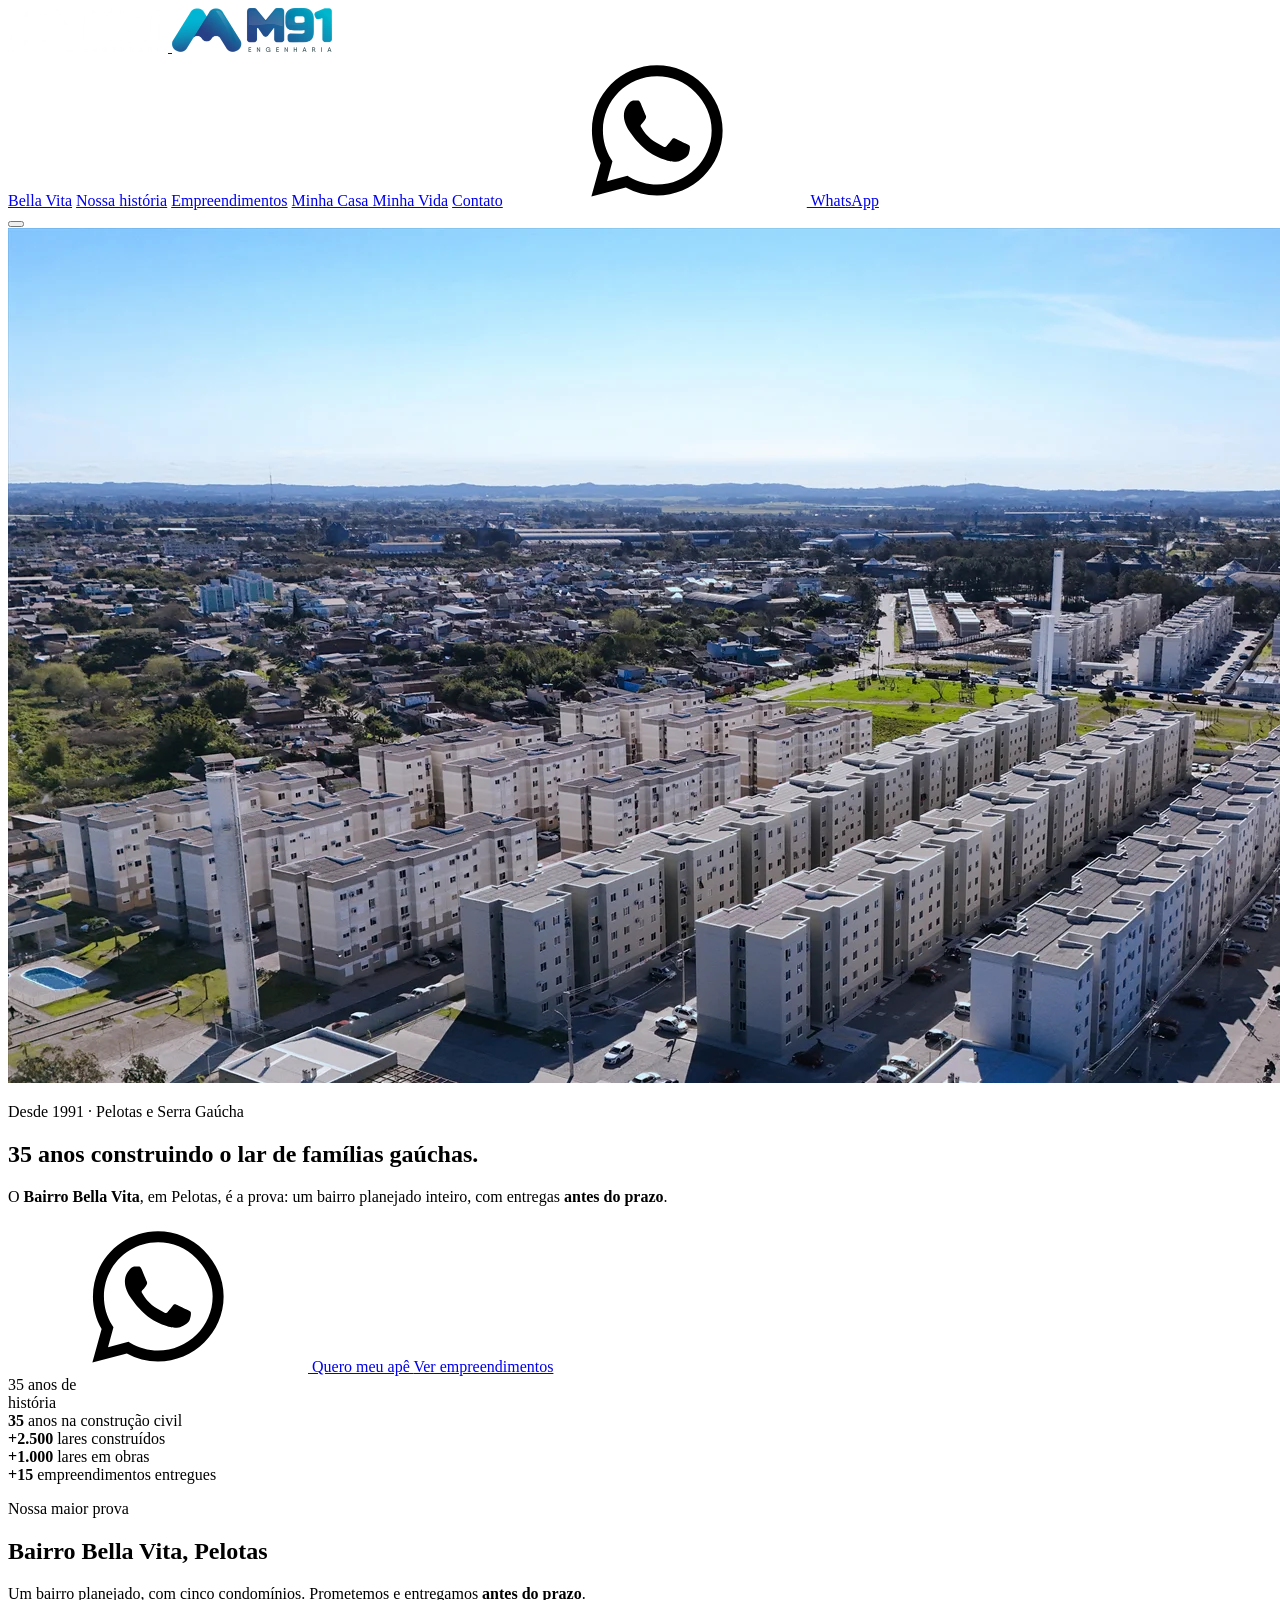
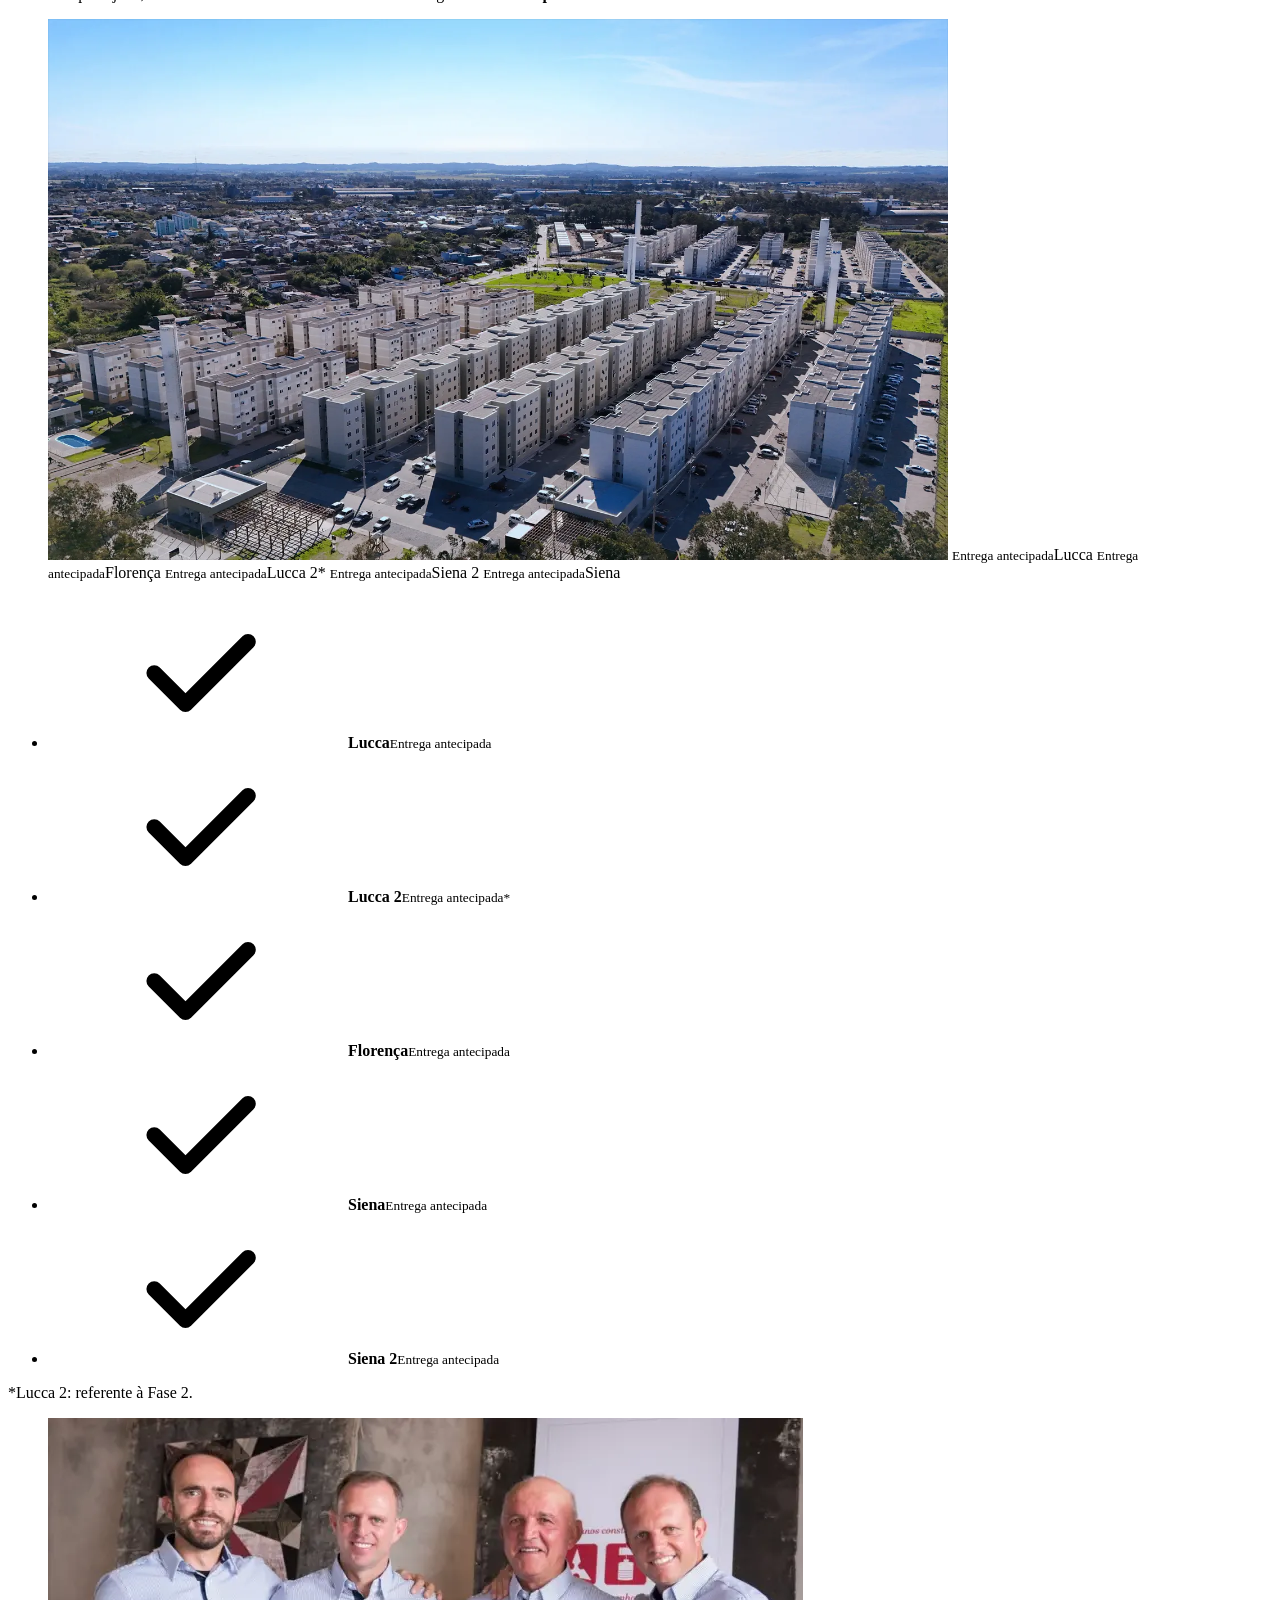
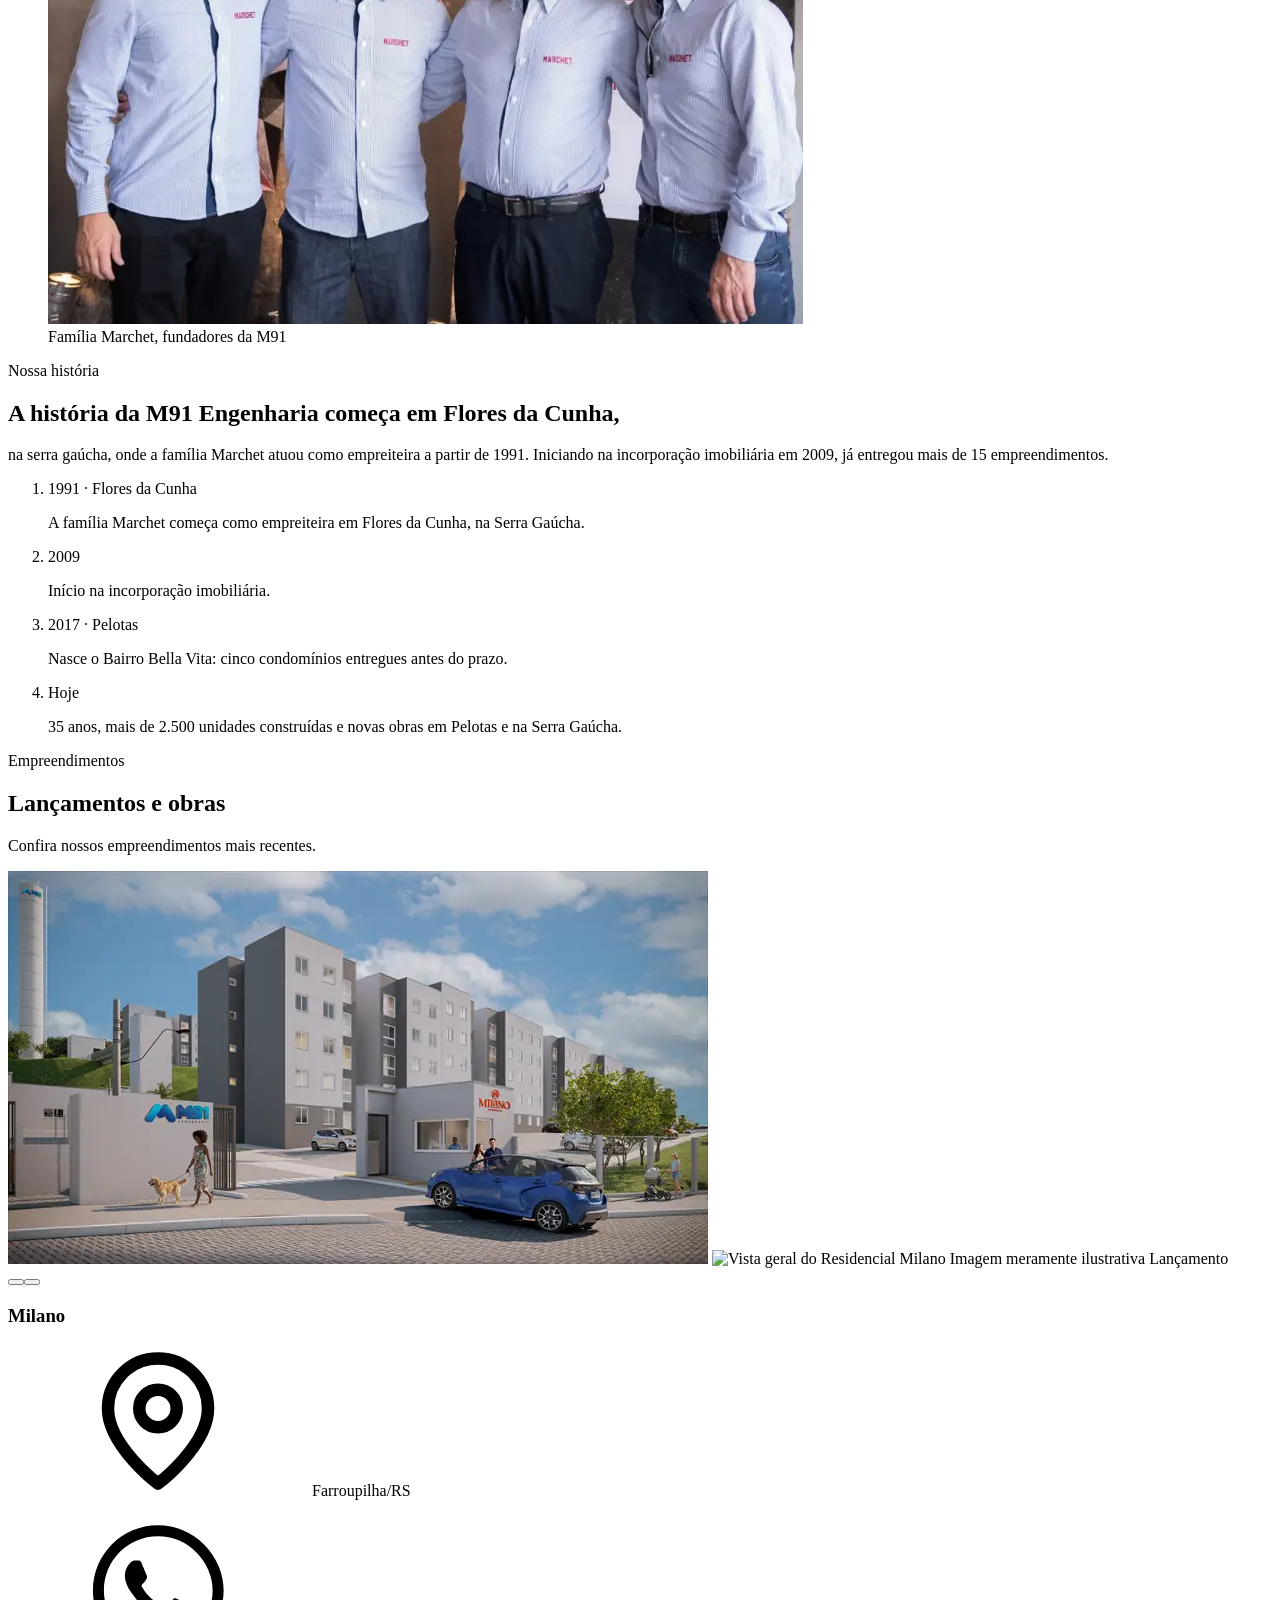
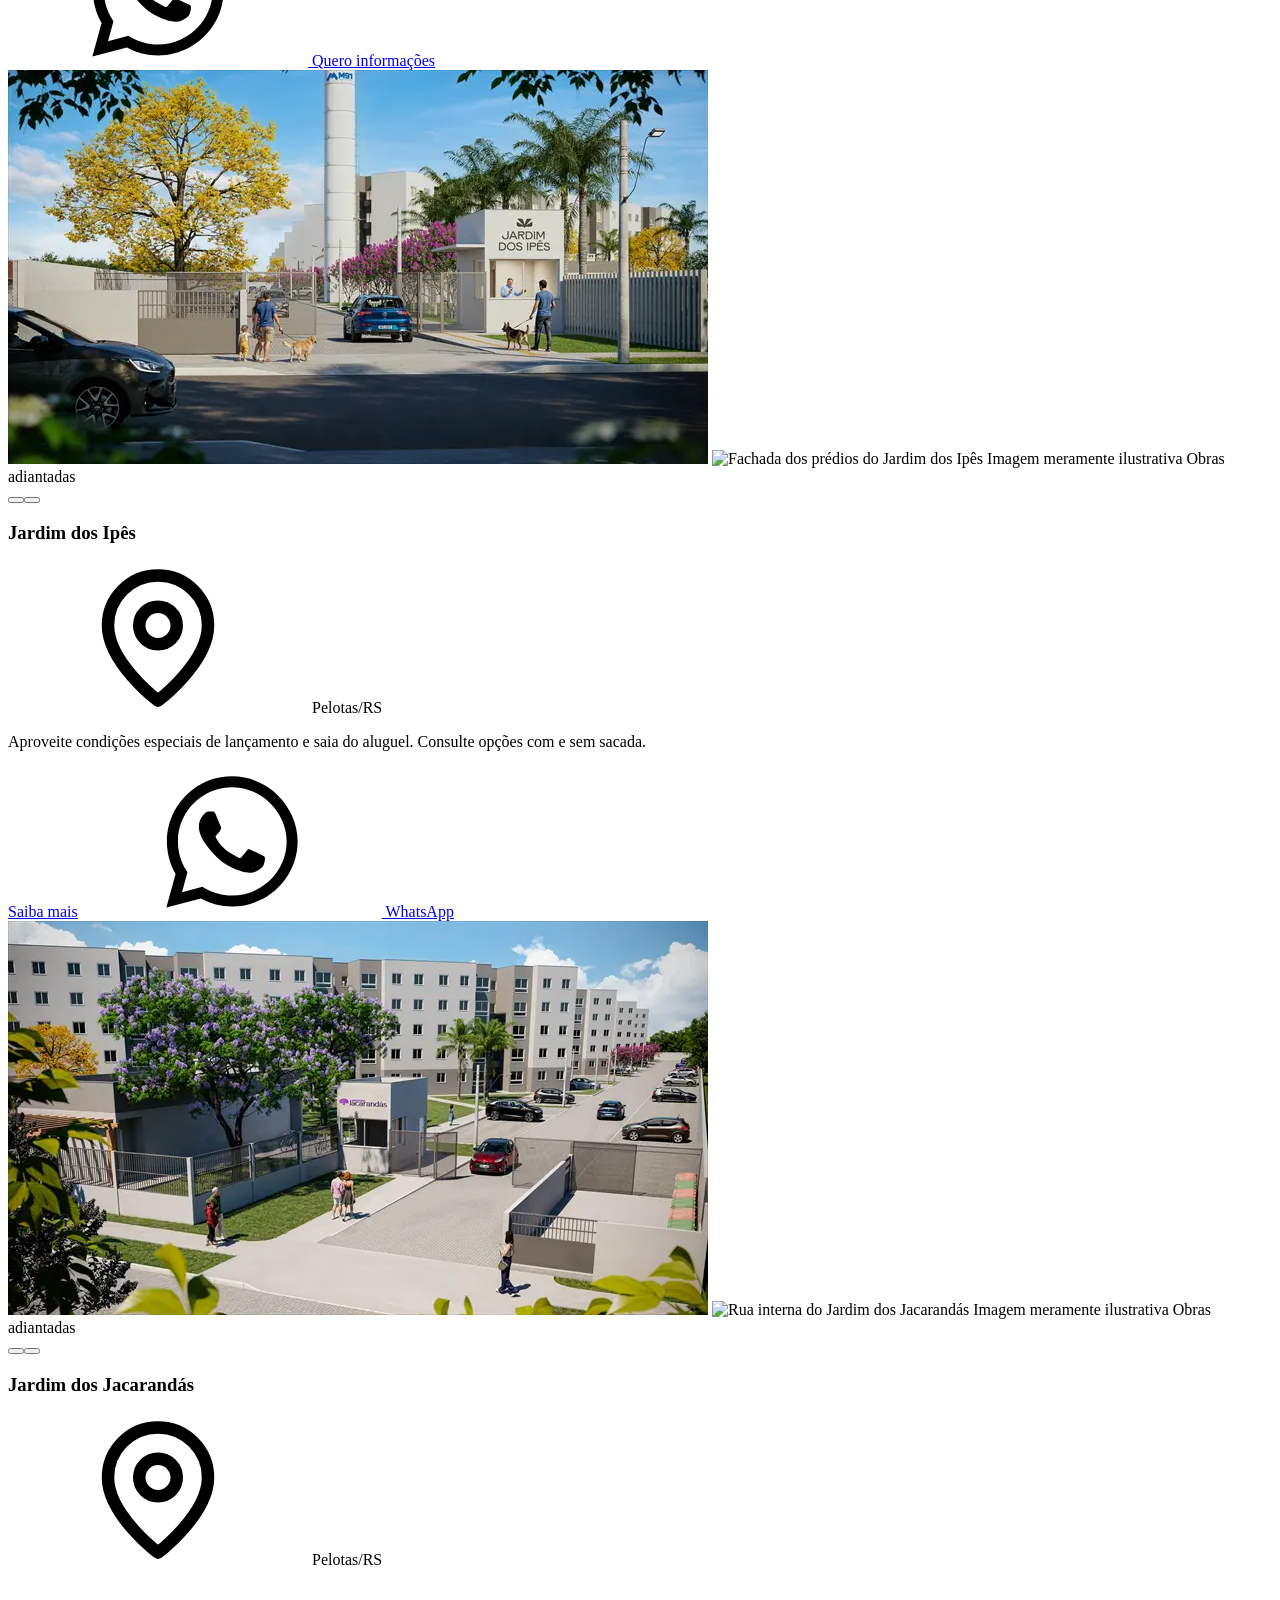
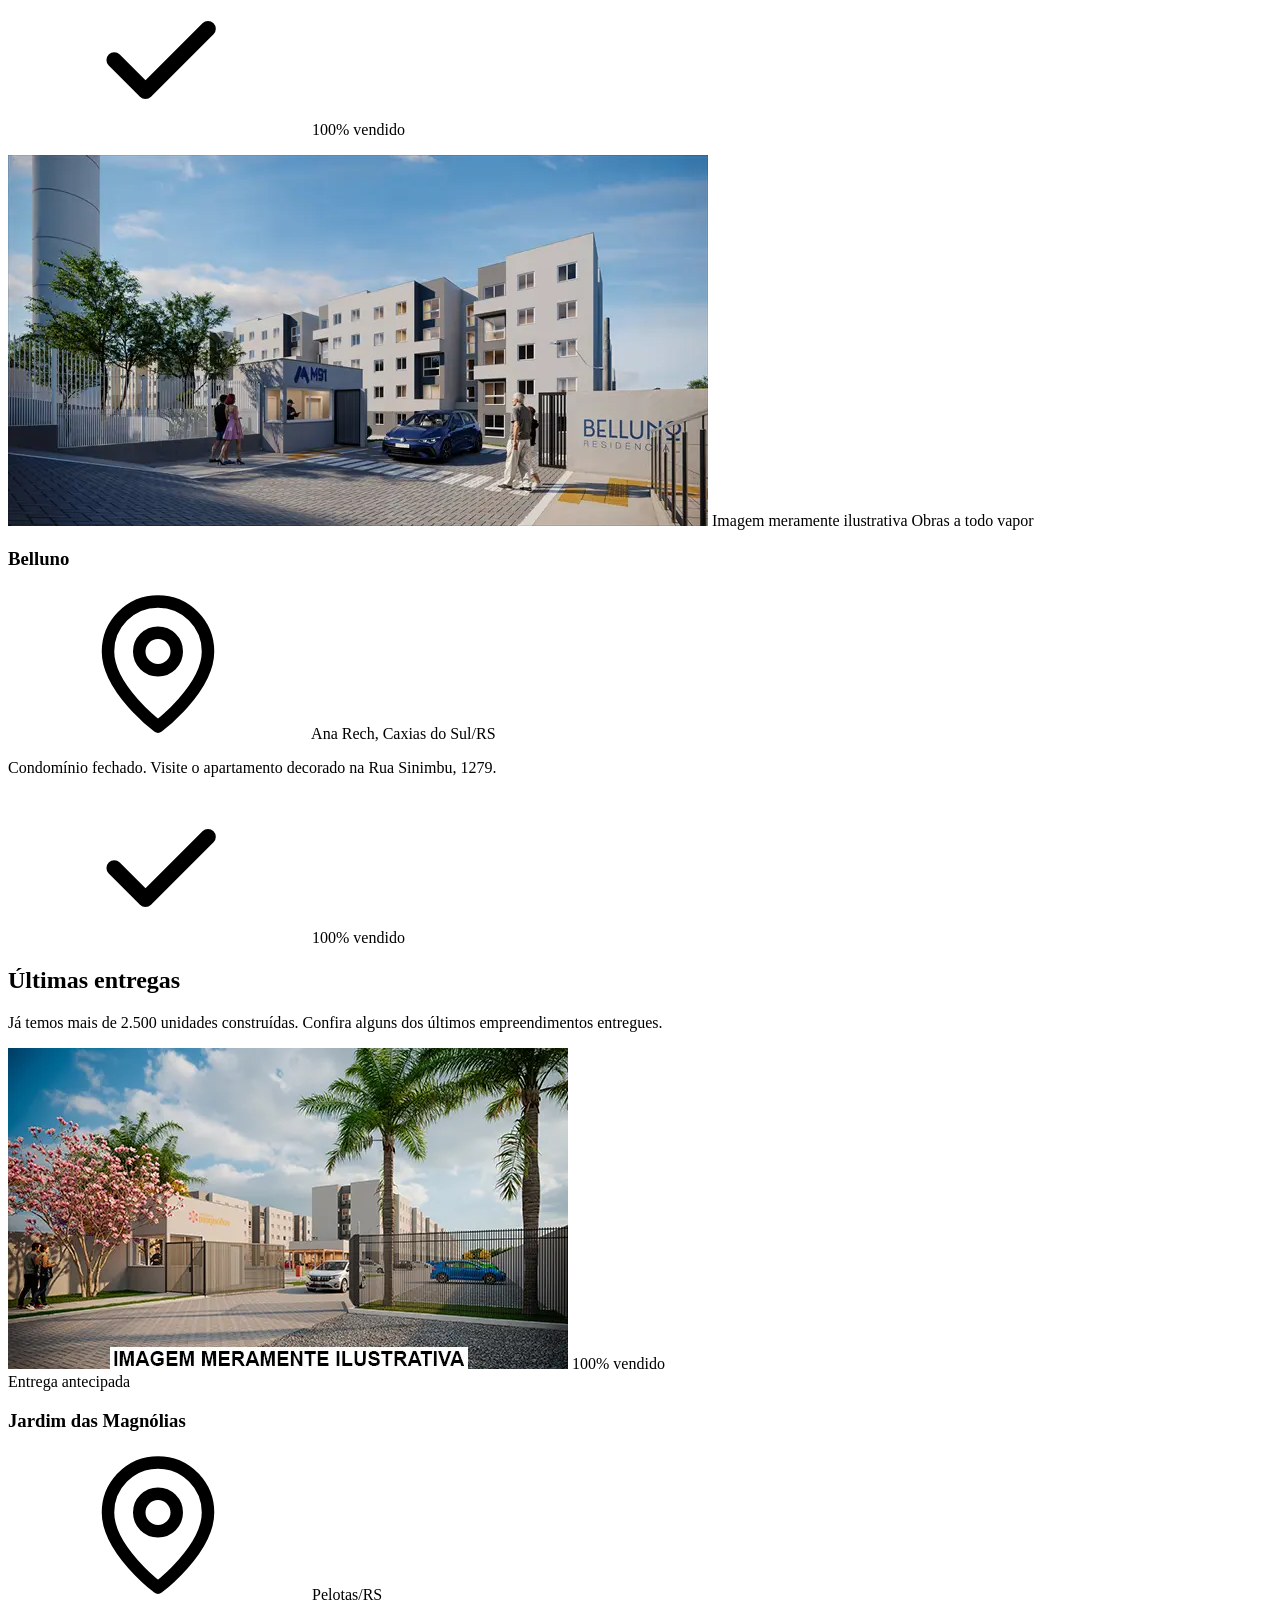
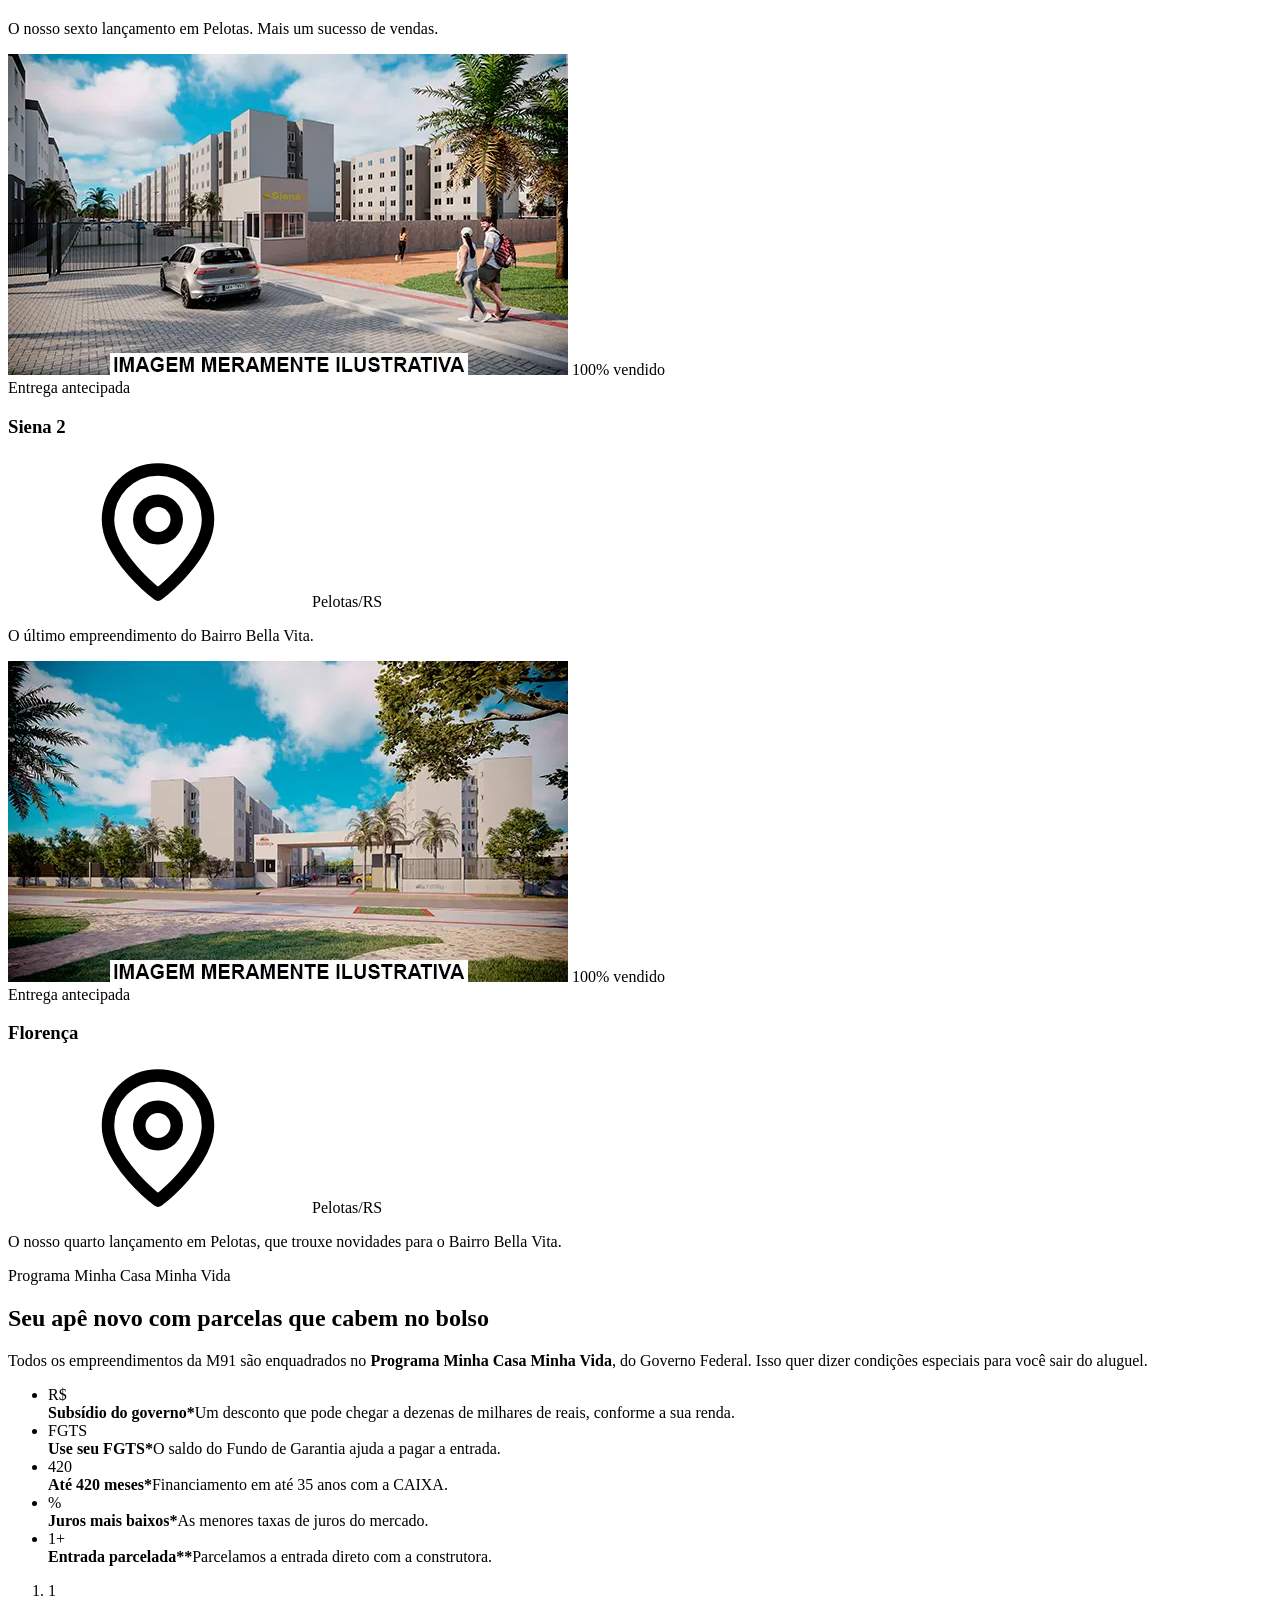
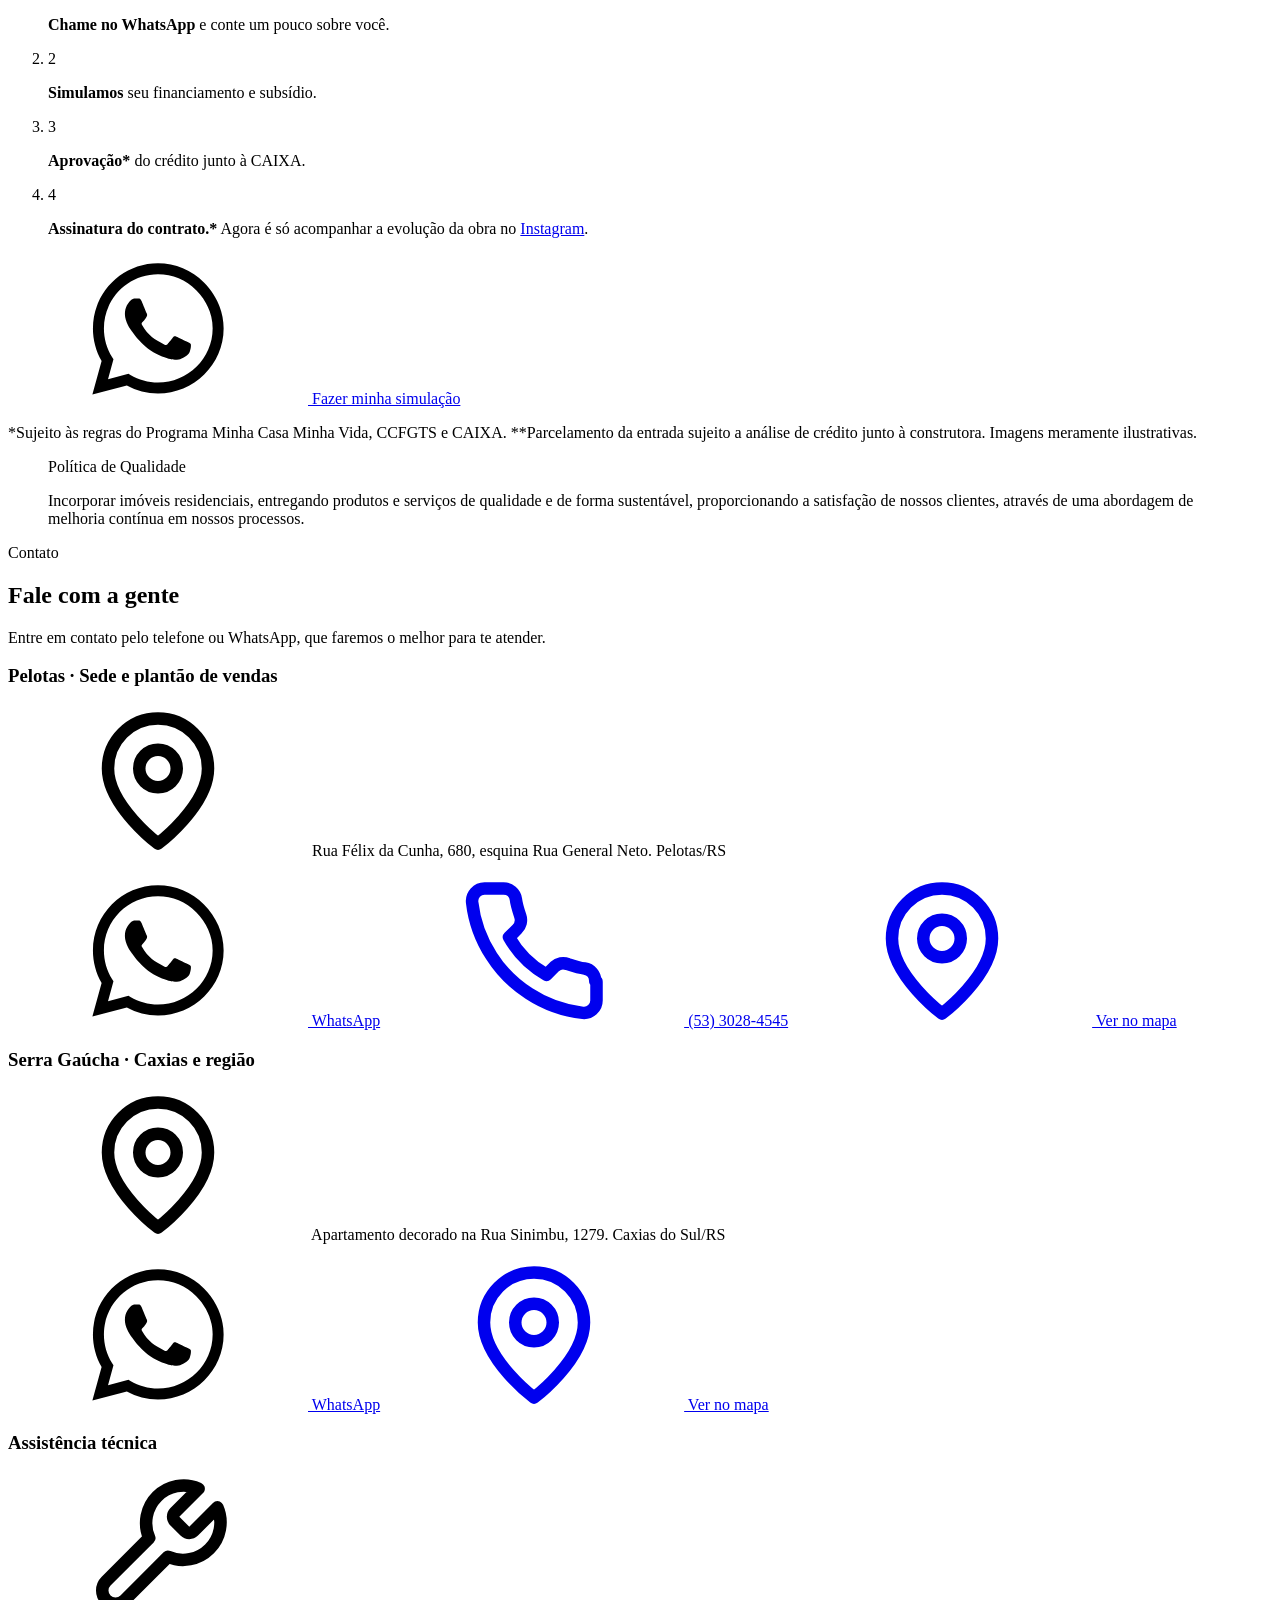
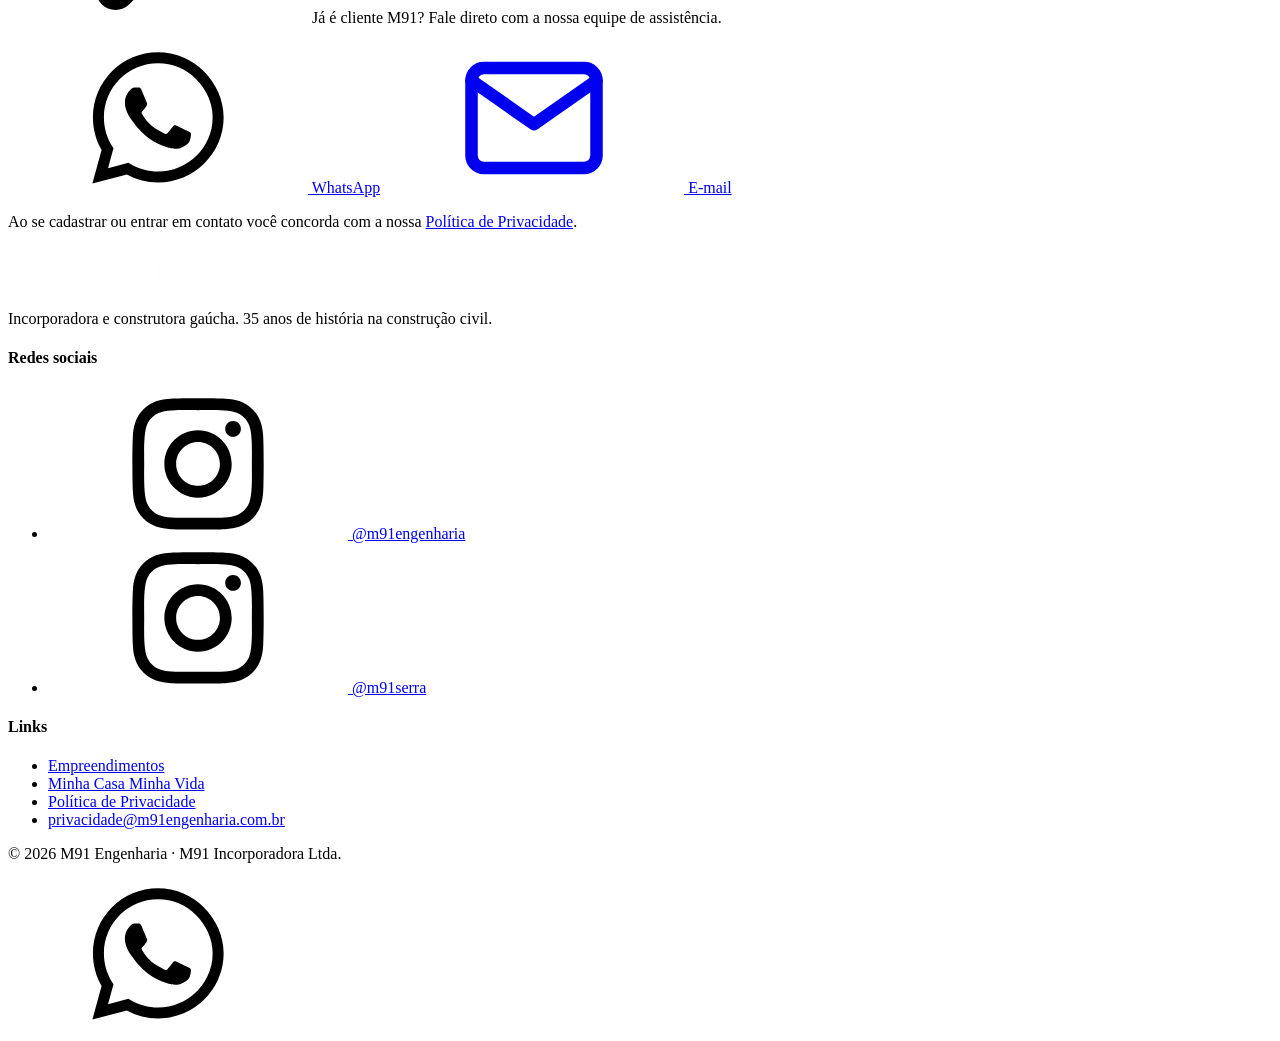
==== index.html @ e9d6d0d6 "retirada palavra completo" ====
<!DOCTYPE html>
<html lang="pt-BR">
<head>
  <meta charset="utf-8">
  <meta name="viewport" content="width=device-width, initial-scale=1, viewport-fit=cover">
  <title>M91 Engenharia | 35 anos construindo lares no Rio Grande do Sul</title>
  <meta name="description" content="Incorporadora e construtora gaúcha desde 1991. Mais de 2.500 unidades construídas, Bairro Bella Vita entregue antes do prazo e empreendimentos no Programa Minha Casa Minha Vida em Pelotas e na Serra Gaúcha.">
  <meta name="theme-color" content="#284085">

  <meta property="og:type" content="website">
  <meta property="og:locale" content="pt_BR">
  <meta property="og:site_name" content="M91 Engenharia">
  <meta property="og:title" content="M91 Engenharia | 35 anos construindo lares">
  <meta property="og:description" content="Bairro Bella Vita, em Pelotas: entregue antes do prazo. Apartamentos no Minha Casa Minha Vida com subsídio e FGTS.">
  <meta property="og:image" content="https://m91engenharia.com.br/img/og-1200.jpg">
  <meta property="og:image:width" content="1200">
  <meta property="og:image:height" content="630">

  <link rel="icon" href="favicon.ico" sizes="16x16 32x32 48x48">
  <link rel="icon" type="image/png" sizes="32x32" href="img/favicon-32.png">
  <link rel="icon" type="image/png" sizes="192x192" href="img/icon-192.png">
  <link rel="apple-touch-icon" href="img/apple-touch-icon.png">

  <link rel="preconnect" href="https://fonts.googleapis.com">
  <link rel="preconnect" href="https://fonts.gstatic.com" crossorigin>
  <link rel="stylesheet" href="https://fonts.googleapis.com/css2?family=Plus+Jakarta+Sans:wght@400..800&display=swap">
  <link rel="stylesheet" href="css/style.css">
  <script>document.documentElement.classList.add('js')</script>
</head>
<body>

  <!-- Ícones (Font Awesome Free brands, CC BY 4.0, + desenhos próprios) -->
  <svg width="0" height="0" style="position:absolute" aria-hidden="true">
    <symbol id="i-wa" viewBox="0 -448 448 512"><path transform="scale(1,-1)" d="M380.9 350.9c41.9-42 67.1-97.7 67.1-157 0-122.4-101.8-222-224.1-222h-.1c-37.2 0-73.7 9.3-106.1 27L0-31.9l31.5 115C12.1 116.8 1.9 155 1.9 194.1c0 122.4 99.6 222 222 222 59.3 0 115.1-23.1 157-65.1zM223.9 9.3c101.7 0 186.6 82.8 186.6 184.6.1 49.3-21.3 95.6-56.1 130.5-34.8 34.9-81.1 54.1-130.4 54.1-101.8 0-184.6-82.8-184.6-184.5 0-34.9 9.7-68.8 28.2-98.2l4.4-7-18.6-68.1 69.8 18.3 6.7-4c28.3-16.8 60.8-25.7 94-25.7zm101.2 138.2c5.5-2.7 9.2-4.1 10.5-6.6 1.4-2.3 1.4-13.4-3.2-26.4-4.6-13-26.7-24.8-37.4-26.4-17.6-2.6-31.4-1.3-66.6 13.9-55.7 24.1-92 80.1-94.8 83.8-2.7 3.7-22.6 30.1-22.6 57.4s14.3 40.7 19.4 46.3c5.1 5.5 11.1 6.9 14.8 6.9s7.4 0 10.6-.2c3.4-.2 8 1.3 12.5-9.5 4.6-11.1 15.7-38.4 17.1-41.2 1.4-2.8 2.3-6 .5-9.7-10.6-21.2-22-20.5-16.3-30.3 21.5-36.9 42.9-49.7 75.5-66 5.5-2.8 8.8-2.3 12 1.4 3.3 3.8 13.9 16.2 17.6 21.8 3.7 5.6 7.4 4.7 12.5 2.8 5.1-1.8 32.4-15.2 37.9-18z"/></symbol>
    <symbol id="i-ig" viewBox="0 -448 448 512"><path transform="scale(1,-1)" d="M224.1 307c63.6 0 114.9-51.3 114.9-114.9S287.7 77.2 224.1 77.2 109.2 128.5 109.2 192.1 160.5 307 224.1 307zm0-189.6c41.1 0 74.7 33.5 74.7 74.7s-33.5 74.7-74.7 74.7-74.7-33.5-74.7-74.7 33.6-74.7 74.7-74.7zm146.4 194.3c0-14.9-12-26.8-26.8-26.8-14.9 0-26.8 12-26.8 26.8s12 26.8 26.8 26.8 26.8-12 26.8-26.8zm76.1-27.2c2.1-37 2.1-147.8 0-184.8-1.8-35.9-10-67.7-36.2-93.9-26.2-26.3-58-34.5-93.9-36.2-37-2.1-147.9-2.1-184.9 0-35.9 1.8-67.6 10-93.9 36.2S3.3 63.8 1.6 99.7c-2.1 37-2.1 147.9 0 184.9 1.8 35.9 9.9 67.7 36.2 93.9s58.1 34.4 93.9 36.1c37 2.1 147.9 2.1 184.9 0 35.9-1.8 67.7-10 93.9-36.2 26.3-26.2 34.5-58 36.2-93.9zM398.8 60c11.7 29.4 9 99.5 9 132.1s2.7 102.6-9 132.1c-7.9 19.7-23 34.8-42.6 42.6-29.4 11.6-99.5 9-132.1 9s-102.6 2.7-132.1-9c-19.7-7.9-34.8-23-42.6-42.6-11.6-29.4-9-99.5-9-132.1s-2.7-102.6 9-132.1c7.9-19.7 23-34.8 42.6-42.6 29.4-11.6 99.5-9 132.1-9s102.6-2.7 132.1 9c19.7 7.9 34.8 23 42.6 42.6z"/></symbol>    <symbol id="i-phone" viewBox="0 0 24 24"><path fill="none" stroke="currentColor" stroke-width="2" stroke-linecap="round" stroke-linejoin="round" d="M22 16.9v3a2 2 0 0 1-2.2 2 19.8 19.8 0 0 1-8.6-3.1 19.5 19.5 0 0 1-6-6A19.8 19.8 0 0 1 2.1 4.2 2 2 0 0 1 4.1 2h3a2 2 0 0 1 2 1.7c.1.9.4 1.8.7 2.7a2 2 0 0 1-.5 2.1L8 9.8a16 16 0 0 0 6 6l1.3-1.3a2 2 0 0 1 2.1-.4c.9.3 1.8.6 2.7.7a2 2 0 0 1 1.7 2z"/></symbol>
    <symbol id="i-pin" viewBox="0 0 24 24"><g fill="none" stroke="currentColor" stroke-width="2" stroke-linecap="round" stroke-linejoin="round"><path d="M20 10c0 6-8 12-8 12s-8-6-8-12a8 8 0 0 1 16 0z"/><circle cx="12" cy="10" r="3"/></g></symbol>
    <symbol id="i-mail" viewBox="0 0 24 24"><g fill="none" stroke="currentColor" stroke-width="2" stroke-linecap="round" stroke-linejoin="round"><rect x="2" y="4" width="20" height="16" rx="2"/><path d="m22 6-10 7L2 6"/></g></symbol>
    <symbol id="i-tool" viewBox="0 0 24 24"><path fill="none" stroke="currentColor" stroke-width="2" stroke-linecap="round" stroke-linejoin="round" d="M14.7 6.3a1 1 0 0 0 0 1.4l1.6 1.6a1 1 0 0 0 1.4 0l3.8-3.8a6 6 0 0 1-7.9 7.9l-6.9 6.9a2.1 2.1 0 0 1-3-3l6.9-6.9a6 6 0 0 1 7.9-7.9l-3.8 3.8z"/></symbol>
    <symbol id="i-arrow" viewBox="0 0 24 24"><path fill="none" stroke="currentColor" stroke-width="2" stroke-linecap="round" stroke-linejoin="round" d="M5 12h14m-6-6 6 6-6 6"/></symbol>
    <symbol id="i-check" viewBox="0 0 24 24"><path fill="none" stroke="currentColor" stroke-width="2.5" stroke-linecap="round" stroke-linejoin="round" d="m5 12 5 5L20 7"/></symbol>
  </svg>

  <!-- Cabeçalho -->
  <header class="site-header" id="topo">
    <div class="wrap header-inner">
      <a href="#inicio" class="brand" aria-label="M91 Engenharia, início">
        <img class="logo-light" src="img/logo-branco.webp" alt="M91 Engenharia" width="160" height="43">
        <img class="logo-dark" src="img/logo-cor.webp" alt="" width="160" height="44" aria-hidden="true">
      </a>
      <nav class="nav" id="menu" aria-label="Principal">
        <a href="#bella-vita">Bella Vita</a>
        <a href="#historia">Nossa história</a>
        <a href="#empreendimentos">Empreendimentos</a>
        <a href="#minha-casa-minha-vida">Minha Casa Minha Vida</a>
        <a href="#contato">Contato</a>
        <a class="btn btn-wa nav-cta" href="https://api.whatsapp.com/send?phone=5508000002575&text=Ol%C3%A1!%20Vi%20o%20site%20da%20M91%20e%20gostaria%20de%20mais%20informa%C3%A7%C3%B5es." target="_blank" rel="noopener">
          <svg class="ico"><use href="#i-wa"/></svg> WhatsApp
        </a>
      </nav>
      <button class="menu-toggle" aria-controls="menu" aria-expanded="false" aria-label="Abrir menu">
        <span></span><span></span><span></span>
      </button>
    </div>
  </header>

  <main>

    <!-- Hero: Bairro Bella Vita -->
    <section class="hero" id="inicio">
      <picture class="hero-media">
        <source media="(max-aspect-ratio: 1/1)" srcset="img/hero-mobile-720.webp 720w, img/hero-mobile-900.webp 900w, img/hero-mobile-1080.webp 1080w, img/hero-mobile-1440.webp 1440w" sizes="100vw">
        <img src="img/hero-1600.webp" srcset="img/hero-1600.webp 1600w, img/hero-2400.webp 2400w" sizes="100vw"
             alt="Vista aérea do Bairro Bella Vita, em Pelotas, construído pela M91" fetchpriority="high" width="1600" height="855">
      </picture>
      <div class="hero-shade"></div>

      <div class="wrap hero-content">
        <p class="eyebrow hero-in" style="--d:0">Desde 1991 · Pelotas e Serra Gaúcha</p>
        <h1 class="hero-title">
          <span class="line"><span><span data-anos>35</span> anos</span></span>
          <span class="line"><span>construindo o lar</span></span>
          <span class="line"><span>de famílias gaúchas.</span></span>
        </h1>
        <p class="hero-lead hero-in" style="--d:4">
          O <strong>Bairro Bella Vita</strong>, em Pelotas, é a prova: um bairro planejado inteiro, com entregas
          <strong>antes do prazo</strong>.
        </p>
        <div class="hero-actions hero-in" style="--d:5">
          <a class="btn btn-wa btn-lg" href="https://api.whatsapp.com/send?phone=5508000002575&text=Ol%C3%A1!%20Vi%20o%20site%20da%20M91%20e%20quero%20conhecer%20os%20empreendimentos." target="_blank" rel="noopener">
            <svg class="ico"><use href="#i-wa"/></svg> Quero meu apê
          </a>
          <a class="btn btn-ghost btn-lg" href="#empreendimentos">Ver empreendimentos</a>
        </div>
      </div>

      <div class="hero-badge hero-in" style="--d:6" aria-hidden="true">
        <span class="badge-num" data-anos>35</span>
        <span class="badge-txt">anos de<br>história</span>
      </div>

      <a href="#numeros" class="scroll-cue" aria-label="Rolar para baixo"><span></span></a>
    </section>

    <!-- Números -->
    <section class="stats" id="numeros" aria-label="M91 em números">
      <div class="wrap stats-grid">
        <div class="stat reveal" style="--d:0">
          <strong><span data-count="35" data-anos>35</span></strong>
          <span>anos na construção civil</span>
        </div>
        <div class="stat reveal" style="--d:1">
          <strong>+<span data-count="2500">2.500</span></strong>
          <span>lares construídos</span>
        </div>
        <div class="stat reveal" style="--d:2">
          <strong>+<span data-count="1000">1.000</span></strong>
          <span>lares em obras</span>
        </div>
        <div class="stat reveal" style="--d:3">
          <strong>+<span data-count="15">15</span></strong>
          <span>empreendimentos entregues</span>
        </div>
      </div>
    </section>

    <!-- Bella Vita -->
    <section class="section bella" id="bella-vita">
      <div class="wrap">
        <div class="section-head reveal">
          <p class="eyebrow">Nossa maior prova</p>
          <h2>Bairro Bella Vita, Pelotas</h2>
          <p>Um bairro planejado, com cinco condomínios. Prometemos e entregamos <strong>antes do prazo</strong>.</p>
        </div>

        <figure class="map reveal" id="mapa-bella-vita">
          <img src="img/bellavita-900.webp" srcset="img/bellavita-900.webp 900w, img/bellavita-1600.webp 1600w"
               sizes="(min-width: 1200px) 1140px, 100vw" alt="Vista aérea dos condomínios Lucca, Lucca 2, Florença, Siena e Siena 2 no Bairro Bella Vita"
               loading="lazy" decoding="async" width="900" height="541">
          <span class="pin" style="--x:37.3%;--y:46.8%;--i:0"><span class="pin-label"><small>Entrega antecipada</small>Lucca</span></span>
          <span class="pin" style="--x:70.2%;--y:37.9%;--i:1"><span class="pin-label"><small>Entrega antecipada</small>Florença</span></span>
          <span class="pin pin-end pin-below" style="--x:89.7%;--y:39.1%;--i:2"><span class="pin-label"><small>Entrega antecipada</small>Lucca 2*</span></span>
          <span class="pin" style="--x:40.9%;--y:88.2%;--i:3"><span class="pin-label"><small>Entrega antecipada</small>Siena 2</span></span>
          <span class="pin" style="--x:77.8%;--y:84.3%;--i:4"><span class="pin-label"><small>Entrega antecipada</small>Siena</span></span>
        </figure>

        <ul class="bella-list">
          <li class="reveal" style="--d:0"><svg class="ico"><use href="#i-check"/></svg><span><strong>Lucca</strong><small>Entrega antecipada</small></span></li>
          <li class="reveal" style="--d:1"><svg class="ico"><use href="#i-check"/></svg><span><strong>Lucca 2</strong><small>Entrega antecipada*</small></span></li>
          <li class="reveal" style="--d:2"><svg class="ico"><use href="#i-check"/></svg><span><strong>Florença</strong><small>Entrega antecipada</small></span></li>
          <li class="reveal" style="--d:3"><svg class="ico"><use href="#i-check"/></svg><span><strong>Siena</strong><small>Entrega antecipada</small></span></li>
          <li class="reveal" style="--d:4"><svg class="ico"><use href="#i-check"/></svg><span><strong>Siena 2</strong><small>Entrega antecipada</small></span></li>
        </ul>
        <p class="footnote">*Lucca 2: referente à Fase 2.</p>
      </div>
    </section>

    <!-- História -->
    <section class="section history" id="historia">
      <div class="wrap history-grid">
        <figure class="history-photo reveal">
          <div class="photo-frame">
            <img src="img/fundadores-755.webp" alt="Fundadores da M91 Engenharia, da família Marchet" loading="lazy" decoding="async" width="755" height="506">
          </div>
          <figcaption>Família Marchet, fundadores da M91</figcaption>
        </figure>
        <div class="history-text">
          <p class="eyebrow reveal">Nossa história</p>
          <h2 class="reveal">A história da M91 Engenharia começa em Flores da Cunha,</h2>
          <p class="lead reveal">na serra gaúcha, onde a família Marchet atuou como empreiteira a partir de 1991. Iniciando na incorporação imobiliária em 2009, já entregou mais de 15 empreendimentos.</p>

          <ol class="timeline">
            <li class="reveal" style="--d:0">
              <span class="tl-year">1991 · Flores da Cunha</span>
              <p>A família Marchet começa como empreiteira em Flores da Cunha, na Serra Gaúcha.</p>
            </li>
            <li class="reveal" style="--d:1">
              <span class="tl-year">2009</span>
              <p>Início na incorporação imobiliária.</p>
            </li>
            <li class="reveal" style="--d:2">
              <span class="tl-year">2017 · Pelotas</span>
              <p>Nasce o Bairro Bella Vita: cinco condomínios entregues antes do prazo.</p>
            </li>
            <li class="reveal" style="--d:3">
              <span class="tl-year">Hoje</span>
              <p><span data-anos>35</span> anos, mais de 2.500 unidades construídas e novas obras em Pelotas e na Serra Gaúcha.</p>
            </li>
          </ol>
        </div>
      </div>
    </section>

    <!-- Empreendimentos -->
    <section class="section projects" id="empreendimentos">
      <div class="wrap">
        <div class="section-head reveal">
          <p class="eyebrow">Empreendimentos</p>
          <h2>Lançamentos e obras</h2>
          <p>Confira nossos empreendimentos mais recentes.</p>
        </div>

        <div class="cards">
          <article class="card reveal" style="--d:0">
            <div class="card-media" data-gallery>
              <img src="img/milano-acesso-700.webp" srcset="img/milano-acesso-700.webp 700w, img/milano-acesso-1200.webp 1200w" sizes="(min-width: 900px) 33vw, 90vw" alt="Portaria do Residencial Milano" loading="lazy" decoding="async" width="700" height="393" class="is-active">
              <img data-src="img/milano-ruas-700.webp" data-srcset="img/milano-ruas-700.webp 700w, img/milano-ruas-1200.webp 1200w" sizes="(min-width: 900px) 33vw, 90vw" alt="Vista geral do Residencial Milano" loading="lazy" decoding="async" width="700" height="490">
              <span class="illus">Imagem meramente ilustrativa</span>
              <span class="chip chip-new">Lançamento</span>
              <div class="dots" role="group" aria-label="Fotos"><button aria-label="Foto 1" aria-pressed="true"></button><button aria-label="Foto 2" aria-pressed="false"></button></div>
            </div>
            <div class="card-body">
              <h3>Milano</h3>
              <p class="card-city"><svg class="ico"><use href="#i-pin"/></svg> Farroupilha/RS</p>
              <div class="card-actions">
                <a class="btn btn-outline btn-sm" href="https://api.whatsapp.com/send?phone=5508000002575&text=Ol%C3%A1!%20Vi%20o%20site%20da%20M91%20e%20quero%20saber%20mais%20sobre%20o%20Milano." target="_blank" rel="noopener"><svg class="ico"><use href="#i-wa"/></svg> Quero informações</a>
              </div>
            </div>
          </article>

          <article class="card reveal" style="--d:1">
            <div class="card-media" data-gallery>
              <img src="img/ipes-acesso-700.webp" srcset="img/ipes-acesso-700.webp 700w, img/ipes-acesso-1200.webp 1200w" sizes="(min-width: 900px) 33vw, 90vw" alt="Portaria do Jardim dos Ipês" loading="lazy" decoding="async" width="700" height="394" class="is-active">
              <img data-src="img/ipes-fachada-700.webp" data-srcset="img/ipes-fachada-700.webp 700w, img/ipes-fachada-1200.webp 1200w" sizes="(min-width: 900px) 33vw, 90vw" alt="Fachada dos prédios do Jardim dos Ipês" loading="lazy" decoding="async" width="700" height="504">
              <span class="illus">Imagem meramente ilustrativa</span>
              <span class="chip chip-work">Obras adiantadas</span>
              <div class="dots" role="group" aria-label="Fotos"><button aria-label="Foto 1" aria-pressed="true"></button><button aria-label="Foto 2" aria-pressed="false"></button></div>
            </div>
            <div class="card-body">
              <h3>Jardim dos Ipês</h3>
              <p class="card-city"><svg class="ico"><use href="#i-pin"/></svg> Pelotas/RS</p>
              <p class="card-note">Aproveite condições especiais de lançamento e saia do aluguel. Consulte opções com e sem sacada.</p>
              <div class="card-actions">
                <a class="btn btn-primary btn-sm" href="https://www.ipesresidencial.com.br/" target="_blank" rel="noopener">Saiba mais</a>
                <a class="btn btn-outline btn-sm" href="https://api.whatsapp.com/send?phone=5508000002575&text=Ol%C3%A1!%20Vi%20o%20site%20da%20M91%20e%20quero%20saber%20mais%20sobre%20o%20Jardim%20dos%20Ip%C3%AAs." target="_blank" rel="noopener"><svg class="ico"><use href="#i-wa"/></svg> WhatsApp</a>
              </div>
            </div>
          </article>

          <article class="card reveal" style="--d:2">
            <div class="card-media" data-gallery>
              <img src="img/jacarandas-acesso-700.webp" srcset="img/jacarandas-acesso-700.webp 700w, img/jacarandas-acesso-1200.webp 1200w" sizes="(min-width: 900px) 33vw, 90vw" alt="Portaria do Jardim dos Jacarandás" loading="lazy" decoding="async" width="700" height="394" class="is-active">
              <img data-src="img/jacarandas-rua-700.webp" data-srcset="img/jacarandas-rua-700.webp 700w, img/jacarandas-rua-1200.webp 1200w" sizes="(min-width: 900px) 33vw, 90vw" alt="Rua interna do Jardim dos Jacarandás" loading="lazy" decoding="async" width="700" height="394">
              <span class="illus">Imagem meramente ilustrativa</span>
              <span class="chip chip-work">Obras adiantadas</span>
              <div class="dots" role="group" aria-label="Fotos"><button aria-label="Foto 1" aria-pressed="true"></button><button aria-label="Foto 2" aria-pressed="false"></button></div>
            </div>
            <div class="card-body">
              <h3>Jardim dos Jacarandás</h3>
              <p class="card-city"><svg class="ico"><use href="#i-pin"/></svg> Pelotas/RS</p>
              <div class="card-actions">
                <p class="sold"><svg class="ico"><use href="#i-check"/></svg> 100% vendido</p>
              </div>
            </div>
          </article>

          <article class="card reveal" style="--d:3">
            <div class="card-media">
              <img src="img/belluno-700.webp" srcset="img/belluno-700.webp 700w, img/belluno-1200.webp 1200w" sizes="(min-width: 900px) 33vw, 90vw" alt="Portaria do Residencial Belluno" loading="lazy" decoding="async" width="700" height="371" class="is-active">
              <span class="illus">Imagem meramente ilustrativa</span>
              <span class="chip chip-work">Obras a todo vapor</span>
            </div>
            <div class="card-body">
              <h3>Belluno</h3>
              <p class="card-city"><svg class="ico"><use href="#i-pin"/></svg> Ana Rech, Caxias do Sul/RS</p>
              <p class="card-note">Condomínio fechado. Visite o apartamento decorado na Rua Sinimbu, 1279.</p>
              <div class="card-actions">
                <p class="sold"><svg class="ico"><use href="#i-check"/></svg> 100% vendido</p>
              </div>
            </div>
          </article>
        </div>

        <div class="section-head section-head-sub reveal">
          <h2>Últimas entregas</h2>
          <p>Já temos mais de 2.500 unidades construídas. Confira alguns dos últimos empreendimentos entregues.</p>
        </div>

        <div class="delivered" tabindex="0" aria-label="Empreendimentos entregues">
          <article class="mini reveal" style="--d:0">
            <div class="mini-media">
              <img src="img/magnolias-560.webp" alt="Jardim das Magnólias" loading="lazy" decoding="async" width="560" height="321">
              <span class="ribbon">100% vendido</span>
            </div>
            <div>
              <span class="chip chip-done">Entrega antecipada</span>
              <h3>Jardim das Magnólias</h3>
              <p class="card-city"><svg class="ico"><use href="#i-pin"/></svg> Pelotas/RS</p>
              <p>O nosso sexto lançamento em Pelotas. Mais um sucesso de vendas.</p>
            </div>
          </article>
          <article class="mini reveal" style="--d:1">
            <div class="mini-media">
              <img src="img/siena2-560.webp" alt="Siena 2" loading="lazy" decoding="async" width="560" height="321">
              <span class="ribbon">100% vendido</span>
            </div>
            <div>
              <span class="chip chip-done">Entrega antecipada</span>
              <h3>Siena 2</h3>
              <p class="card-city"><svg class="ico"><use href="#i-pin"/></svg> Pelotas/RS</p>
              <p>O último empreendimento do Bairro Bella Vita.</p>
            </div>
          </article>
          <article class="mini reveal" style="--d:2">
            <div class="mini-media">
              <img src="img/florenca-560.webp" alt="Florença" loading="lazy" decoding="async" width="560" height="321">
              <span class="ribbon">100% vendido</span>
            </div>
            <div>
              <span class="chip chip-done">Entrega antecipada</span>
              <h3>Florença</h3>
              <p class="card-city"><svg class="ico"><use href="#i-pin"/></svg> Pelotas/RS</p>
              <p>O nosso quarto lançamento em Pelotas, que trouxe novidades para o Bairro Bella Vita.</p>
            </div>
          </article>
        </div>
      </div>
    </section>

    <!-- Minha Casa Minha Vida -->
    <section class="section mcmv" id="minha-casa-minha-vida">
      <div class="wrap">
        <div class="section-head reveal">
          <p class="eyebrow">Programa Minha Casa Minha Vida</p>
          <h2>Seu apê novo com parcelas que cabem no bolso</h2>
          <p>Todos os empreendimentos da M91 são enquadrados no <strong>Programa Minha Casa Minha Vida</strong>, do Governo Federal. Isso quer dizer condições especiais para você sair do aluguel.</p>
        </div>

        <ul class="benefits">
          <li class="reveal" style="--d:0"><span class="b-num">R$</span><div><strong>Subsídio do governo*</strong><span>Um desconto que pode chegar a dezenas de milhares de reais, conforme a sua renda.</span></div></li>
          <li class="reveal" style="--d:1"><span class="b-num">FGTS</span><div><strong>Use seu FGTS*</strong><span>O saldo do Fundo de Garantia ajuda a pagar a entrada.</span></div></li>
          <li class="reveal" style="--d:2"><span class="b-num">420</span><div><strong>Até 420 meses*</strong><span>Financiamento em até 35 anos com a CAIXA.</span></div></li>
          <li class="reveal" style="--d:3"><span class="b-num">%</span><div><strong>Juros mais baixos*</strong><span>As menores taxas de juros do mercado.</span></div></li>
          <li class="reveal" style="--d:4"><span class="b-num">1+</span><div><strong>Entrada parcelada**</strong><span>Parcelamos a entrada direto com a construtora.</span></div></li>
        </ul>

        <ol class="steps">
          <li class="reveal" style="--d:0"><span>1</span><p><strong>Chame no WhatsApp</strong> e conte um pouco sobre você.</p></li>
          <li class="reveal" style="--d:1"><span>2</span><p><strong>Simulamos</strong> seu financiamento e subsídio.</p></li>
          <li class="reveal" style="--d:2"><span>3</span><p><strong>Aprovação*</strong> do crédito junto à CAIXA.</p></li>
          <li class="reveal" style="--d:3"><span>4</span><p><strong>Assinatura do contrato.*</strong> Agora é só acompanhar a evolução da obra no <a href="https://www.instagram.com/m91engenharia/" target="_blank" rel="noopener">Instagram</a>.</p></li>
        </ol>

        <div class="mcmv-cta reveal">
          <a class="btn btn-wa btn-lg" href="https://api.whatsapp.com/send?phone=5508000002575&text=Ol%C3%A1!%20Quero%20fazer%20uma%20simula%C3%A7%C3%A3o%20pelo%20Minha%20Casa%20Minha%20Vida." target="_blank" rel="noopener">
            <svg class="ico"><use href="#i-wa"/></svg> Fazer minha simulação
          </a>
        </div>

        <p class="disclaimer">*Sujeito às regras do Programa Minha Casa Minha Vida, CCFGTS e CAIXA. **Parcelamento da entrada sujeito a análise de crédito junto à construtora. Imagens meramente ilustrativas.</p>
      </div>
    </section>

    <!-- Política de qualidade -->
    <section class="section quality">
      <div class="wrap">
        <blockquote class="reveal">
          <p class="eyebrow">Política de Qualidade</p>
          <p>Incorporar imóveis residenciais, entregando produtos e serviços de qualidade e de forma sustentável, proporcionando a satisfação de nossos clientes, através de uma abordagem de melhoria contínua em nossos processos.</p>
        </blockquote>
      </div>
    </section>

    <!-- Contato -->
    <section class="section contact" id="contato">
      <div class="wrap">
        <div class="section-head reveal">
          <p class="eyebrow">Contato</p>
          <h2>Fale com a gente</h2>
          <p>Entre em contato pelo telefone ou WhatsApp, que faremos o melhor para te atender.</p>
        </div>

        <div class="contact-grid">
          <div class="contact-card reveal" style="--d:0">
            <h3>Pelotas · Sede e plantão de vendas</h3>
            <p class="addr"><svg class="ico"><use href="#i-pin"/></svg> Rua Félix da Cunha, 680, esquina Rua General Neto. Pelotas/RS</p>
            <div class="contact-actions">
              <a class="btn btn-wa" href="https://api.whatsapp.com/send?phone=5508000002575" target="_blank" rel="noopener"><svg class="ico"><use href="#i-wa"/></svg> WhatsApp</a>
              <a class="btn btn-outline" href="tel:+555330284545"><svg class="ico"><use href="#i-phone"/></svg> (53) 3028-4545</a>
              <a class="btn btn-outline" href="https://g.page/M91-engenharia?share" target="_blank" rel="noopener"><svg class="ico"><use href="#i-pin"/></svg> Ver no mapa</a>
            </div>
          </div>

          <div class="contact-card reveal" style="--d:1">
            <h3>Serra Gaúcha · Caxias e região</h3>
            <p class="addr"><svg class="ico"><use href="#i-pin"/></svg> Apartamento decorado na Rua Sinimbu, 1279. Caxias do Sul/RS</p>
            <div class="contact-actions">
              <a class="btn btn-wa" href="https://api.whatsapp.com/send?phone=5508000002575" target="_blank" rel="noopener"><svg class="ico"><use href="#i-wa"/></svg> WhatsApp</a>
              <a class="btn btn-outline" href="https://www.google.com/maps/search/?api=1&amp;query=Rua+Sinimbu%2C+1279%2C+Caxias+do+Sul+-+RS" target="_blank" rel="noopener"><svg class="ico"><use href="#i-pin"/></svg> Ver no mapa</a>
            </div>
          </div>

          <div class="contact-card reveal" style="--d:2">
            <h3>Assistência técnica</h3>
            <p class="addr"><svg class="ico"><use href="#i-tool"/></svg> Já é cliente M91? Fale direto com a nossa equipe de assistência.</p>
            <div class="contact-actions">
              <a class="btn btn-wa" href="https://api.whatsapp.com/send?phone=5508000002575&text=Ol%C3%A1!%20Preciso%20de%20assist%C3%AAncia%20t%C3%A9cnica." target="_blank" rel="noopener"><svg class="ico"><use href="#i-wa"/></svg> WhatsApp</a>
              <a class="btn btn-outline" href="mailto:assistenciatecnica@m91engenharia.com.br"><svg class="ico"><use href="#i-mail"/></svg> E-mail</a>
            </div>
          </div>
        </div>

        <p class="consent">Ao se cadastrar ou entrar em contato você concorda com a nossa <a href="politica-de-privacidade.html">Política de Privacidade</a>.</p>
      </div>
    </section>

  </main>

  <footer class="site-footer">
    <div class="wrap footer-grid">
      <div>
        <img src="img/logo-branco.webp" alt="M91 Engenharia" width="160" height="43" loading="lazy">
        <p>Incorporadora e construtora gaúcha. <span data-anos>35</span> anos de história na construção civil.</p>
      </div>
      <div>
        <h4>Redes sociais</h4>
        <ul class="social">
          <li><a href="https://www.instagram.com/m91engenharia/" target="_blank" rel="noopener"><svg class="ico"><use href="#i-ig"/></svg> @m91engenharia</a></li>
          <li><a href="https://www.instagram.com/m91serra/" target="_blank" rel="noopener"><svg class="ico"><use href="#i-ig"/></svg> @m91serra</a></li>        </ul>
      </div>
      <div>
        <h4>Links</h4>
        <ul>
          <li><a href="#empreendimentos">Empreendimentos</a></li>
          <li><a href="#minha-casa-minha-vida">Minha Casa Minha Vida</a></li>
          <li><a href="politica-de-privacidade.html">Política de Privacidade</a></li>
          <li><a href="mailto:privacidade@m91engenharia.com.br">privacidade@m91engenharia.com.br</a></li>
        </ul>
      </div>
    </div>
    <div class="wrap copyright">
      <p>&copy; <span id="ano">2026</span> M91 Engenharia · M91 Incorporadora Ltda.</p>
    </div>
  </footer>

  <a class="wa-float" href="https://api.whatsapp.com/send?phone=5508000002575&text=Ol%C3%A1!%20Vi%20o%20site%20da%20M91%20e%20gostaria%20de%20mais%20informa%C3%A7%C3%B5es." target="_blank" rel="noopener" aria-label="Conversar no WhatsApp">
    <svg><use href="#i-wa"/></svg>
  </a>

  <script src="js/main.js" defer></script>
</body>
</html>
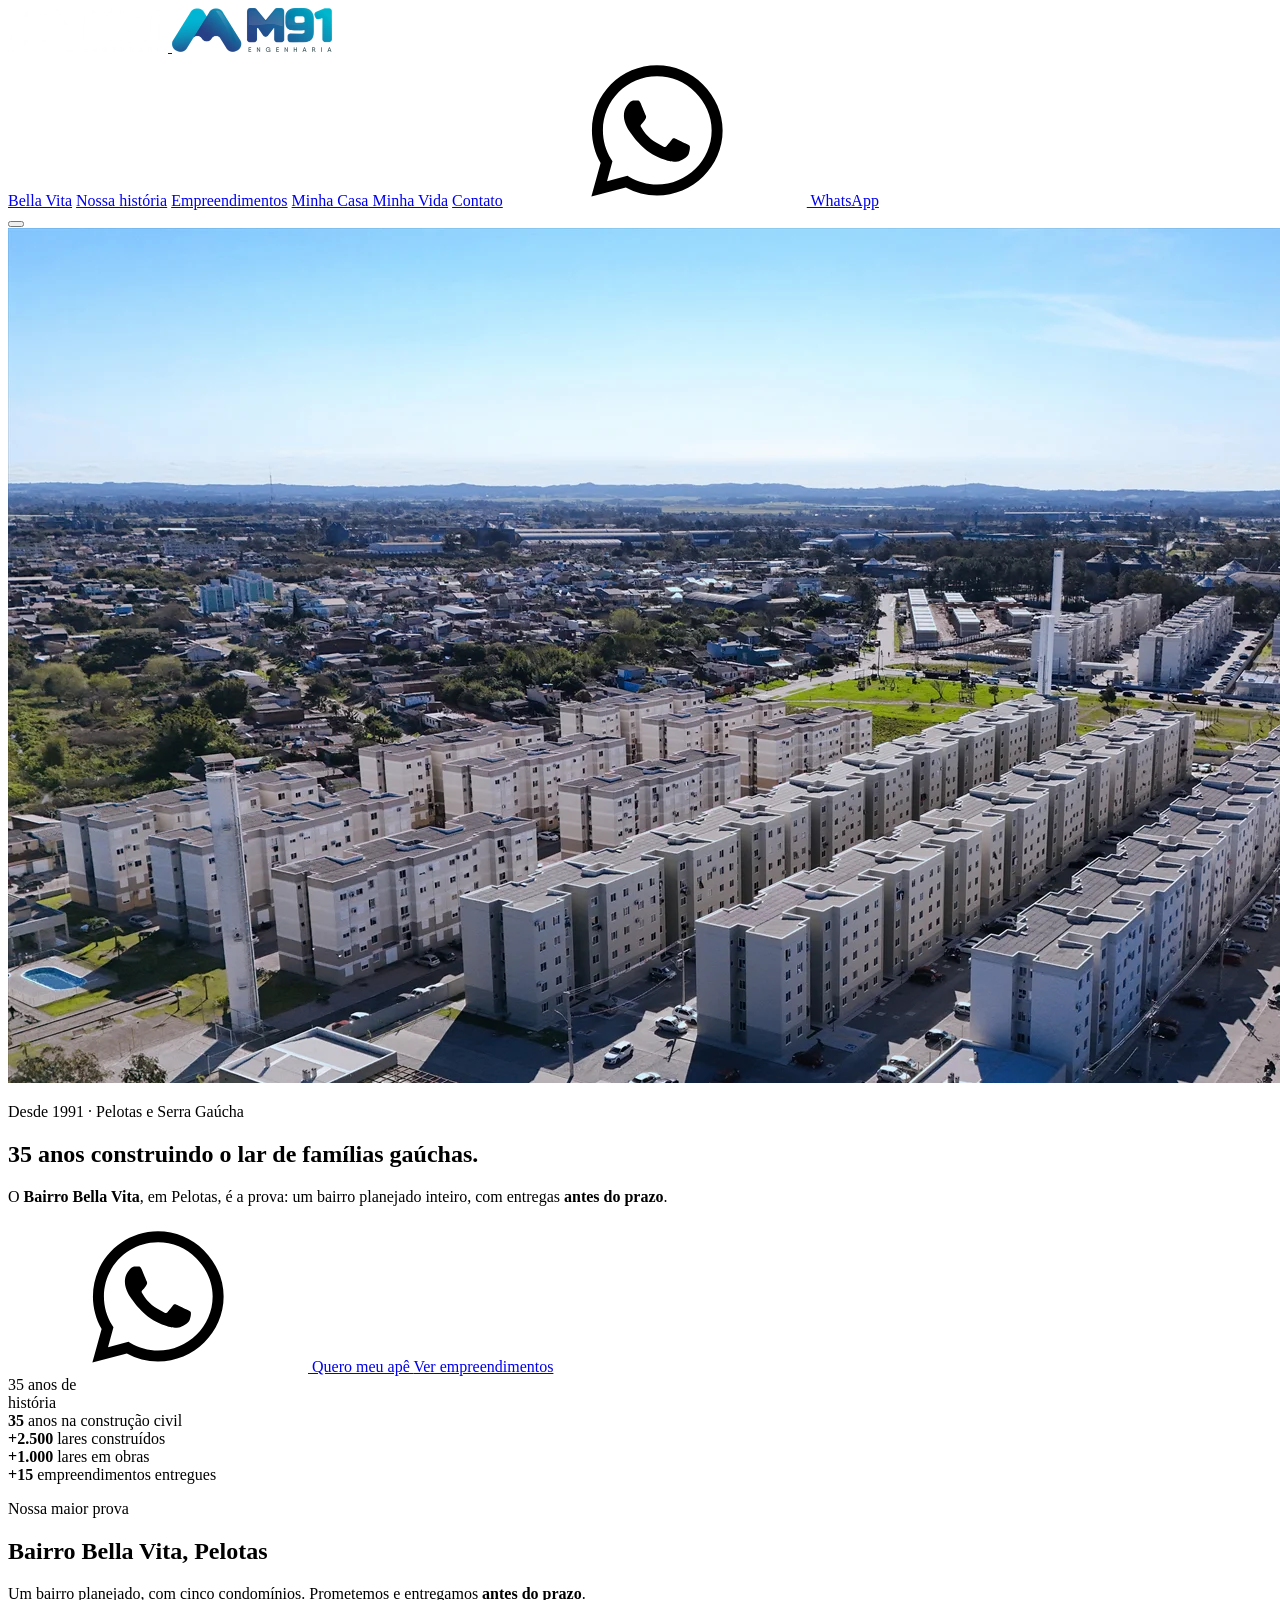
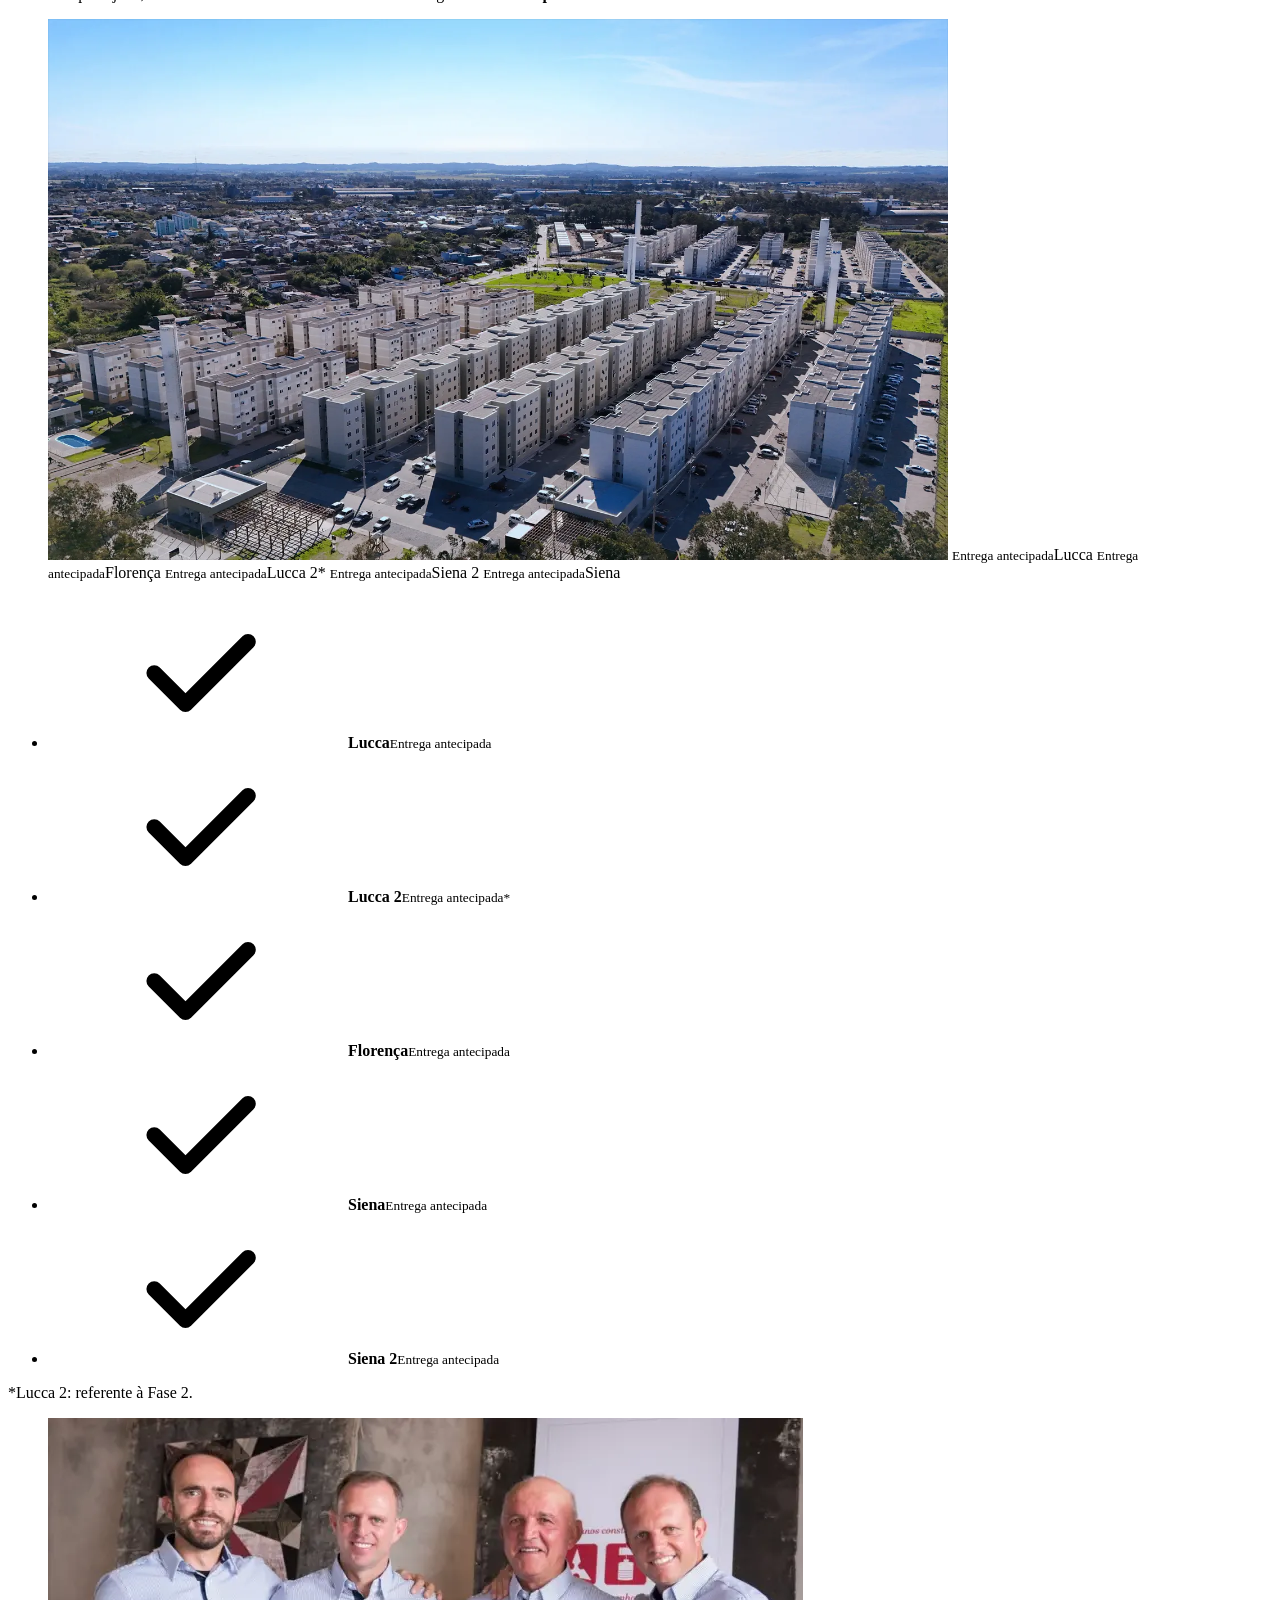
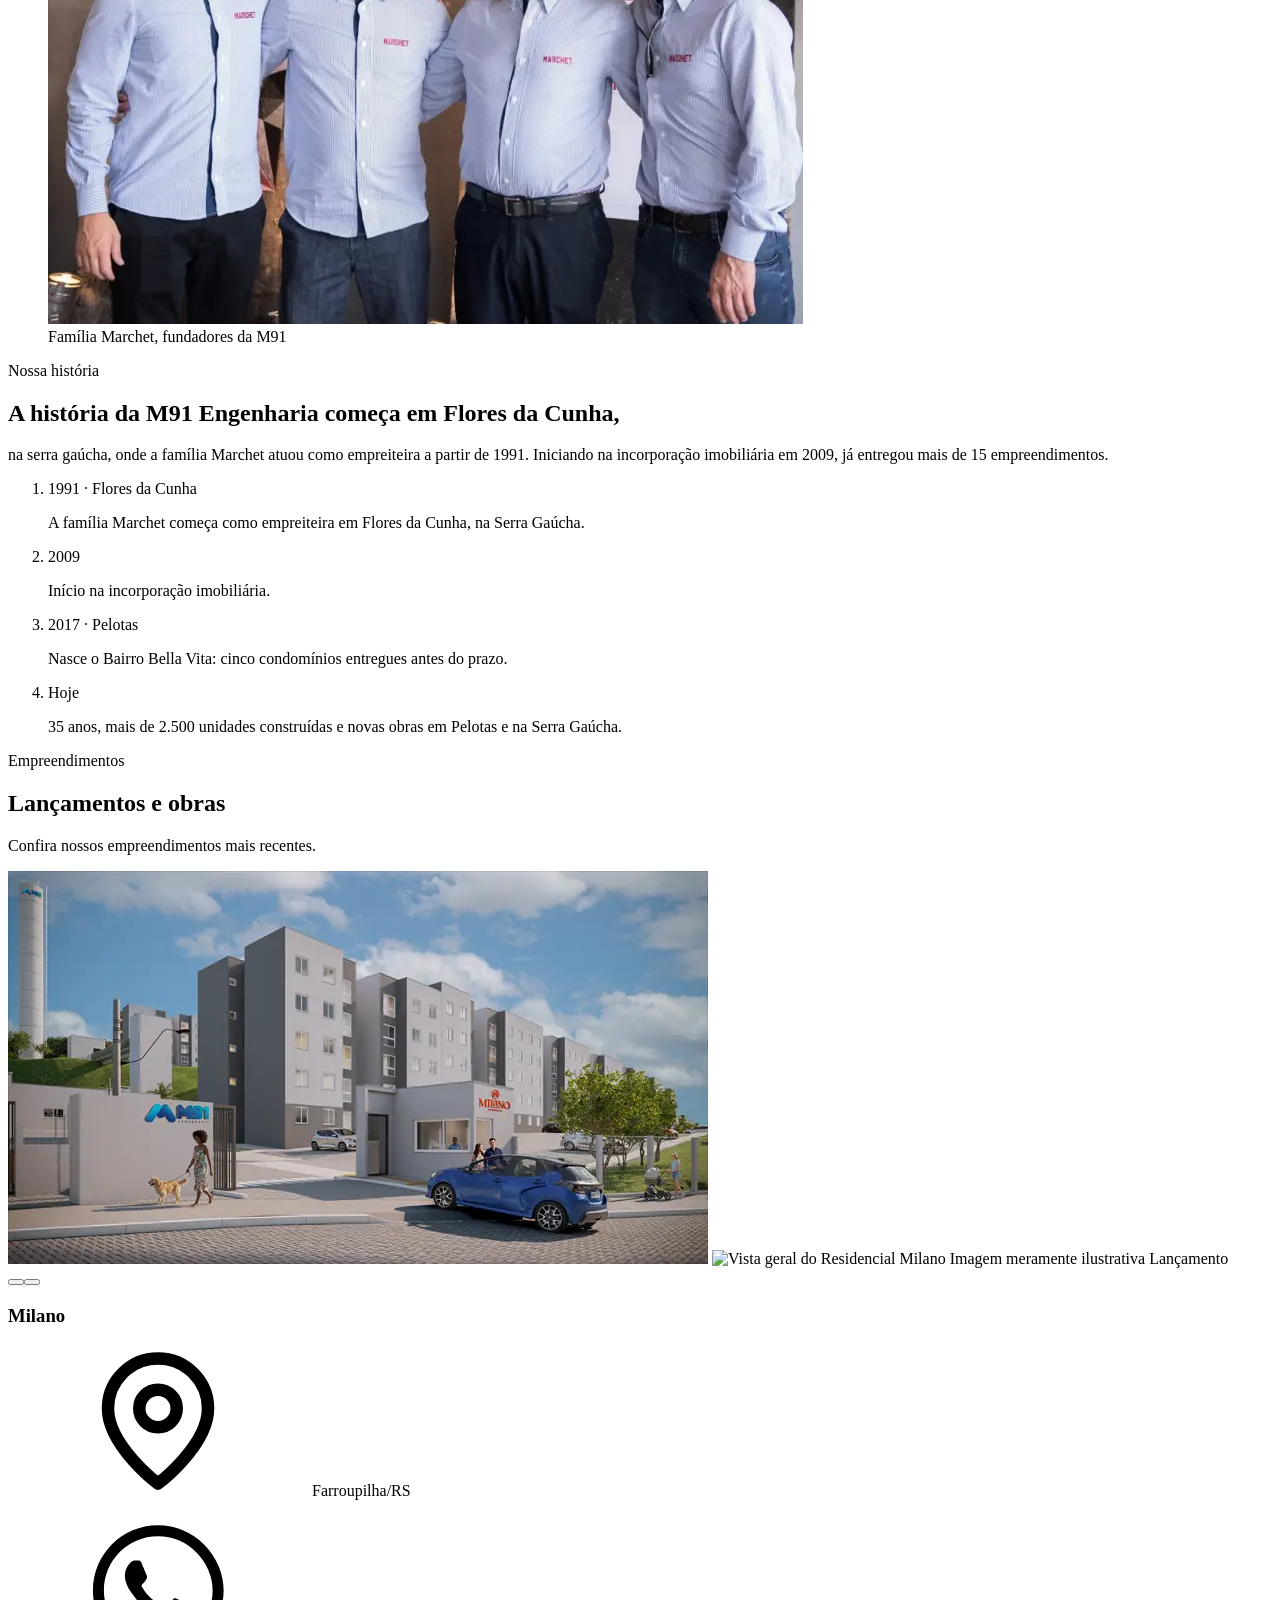
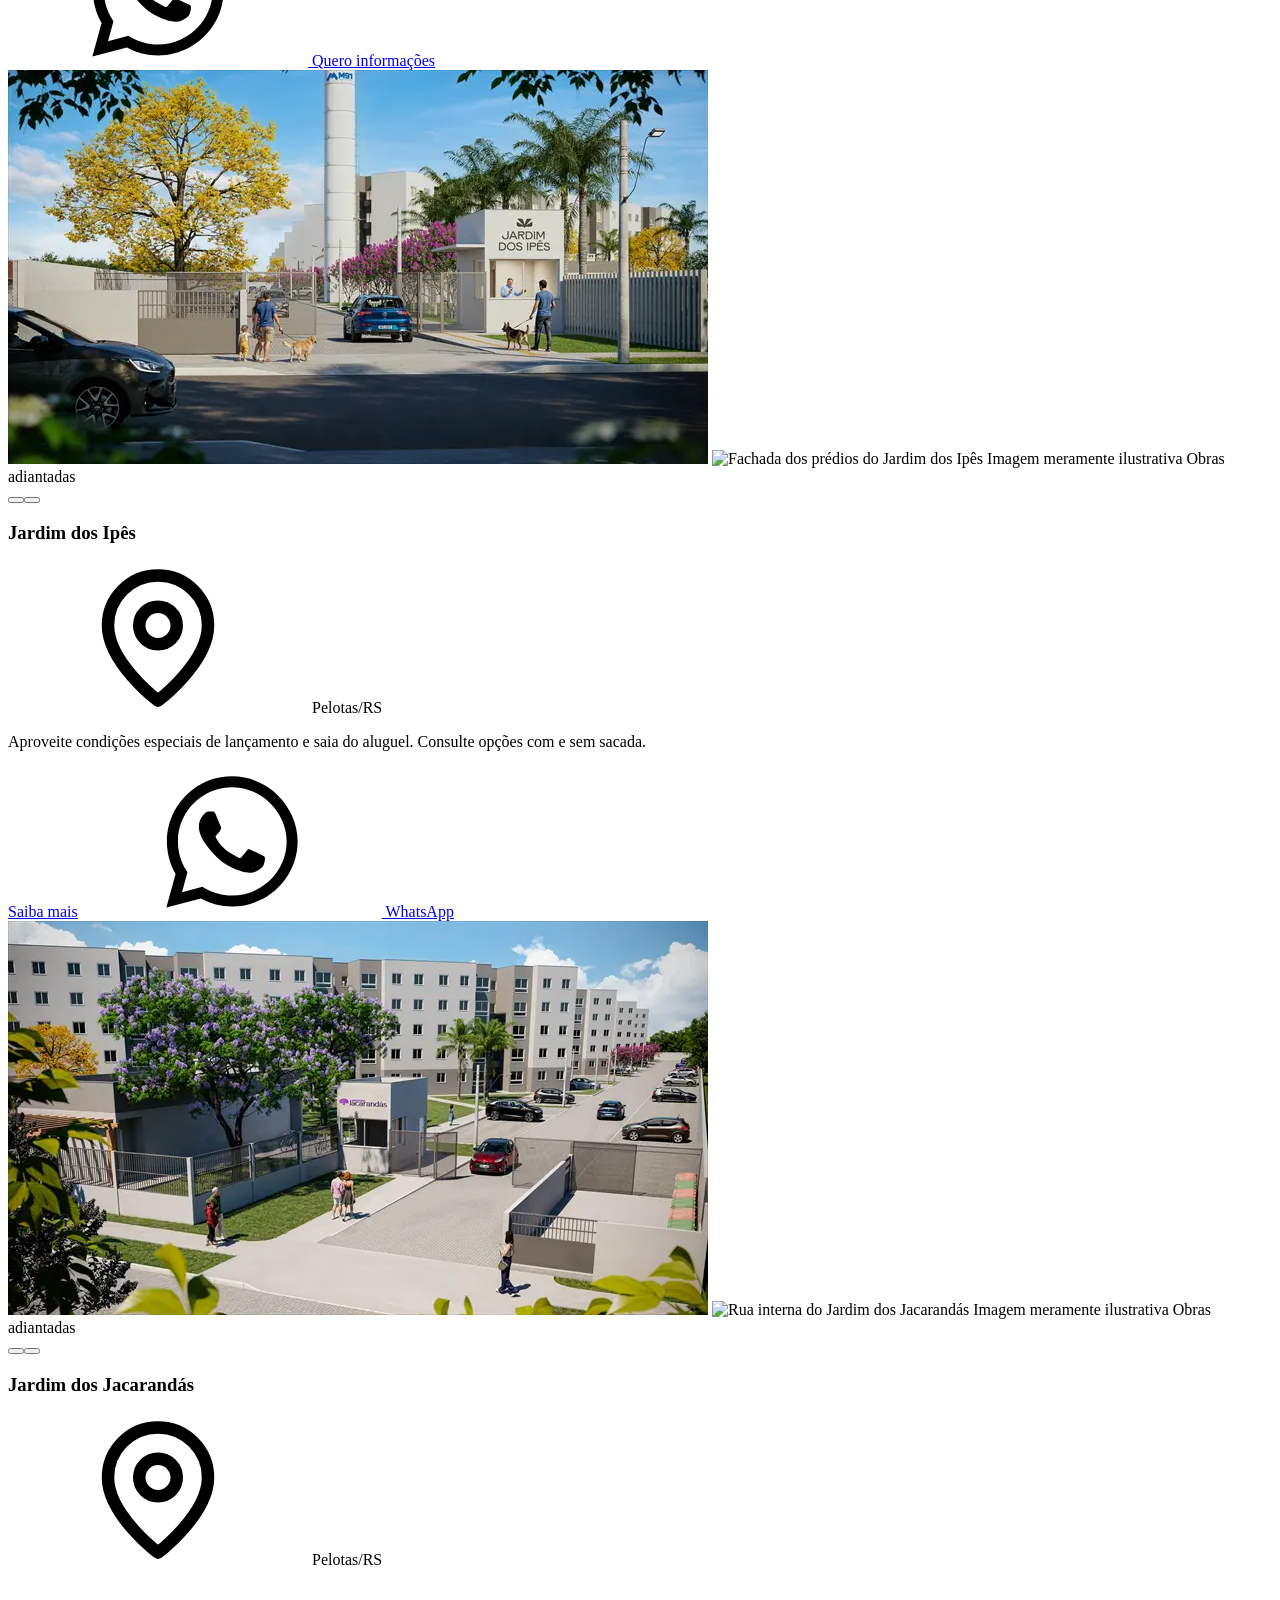
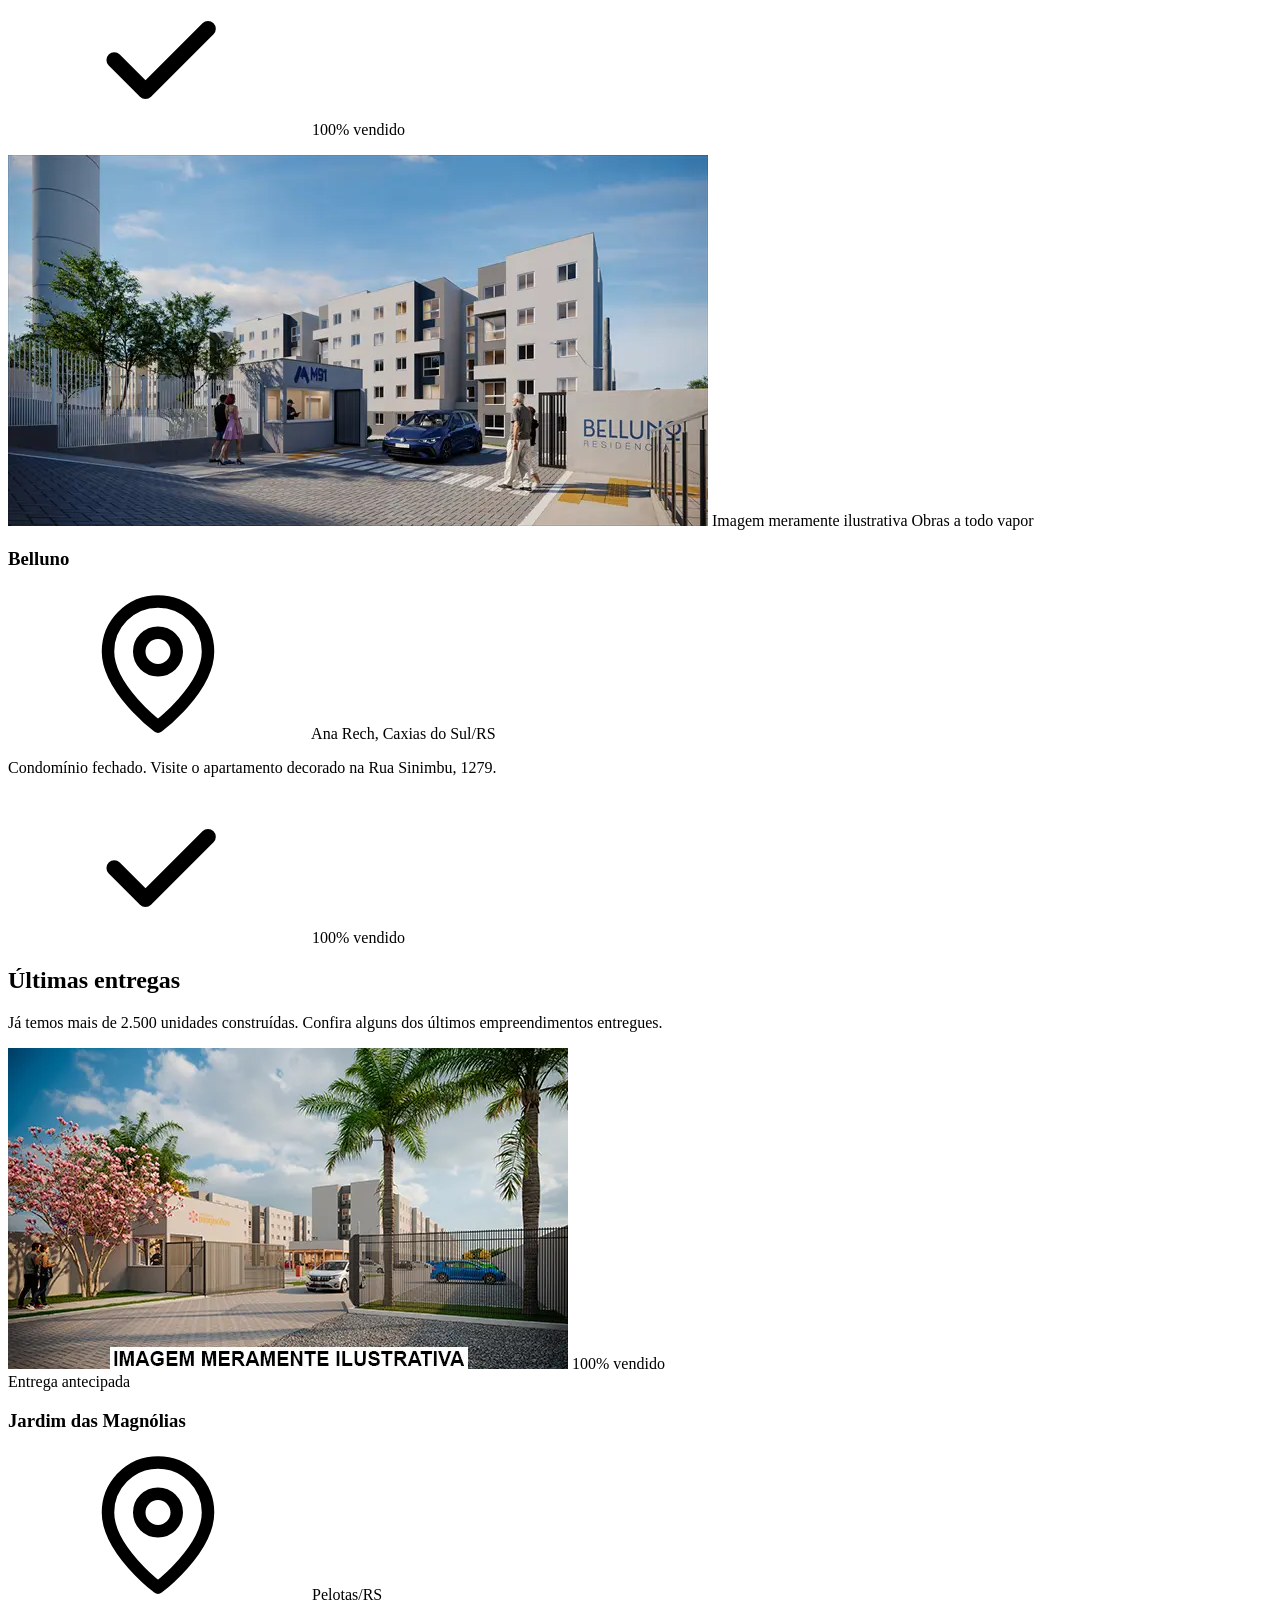
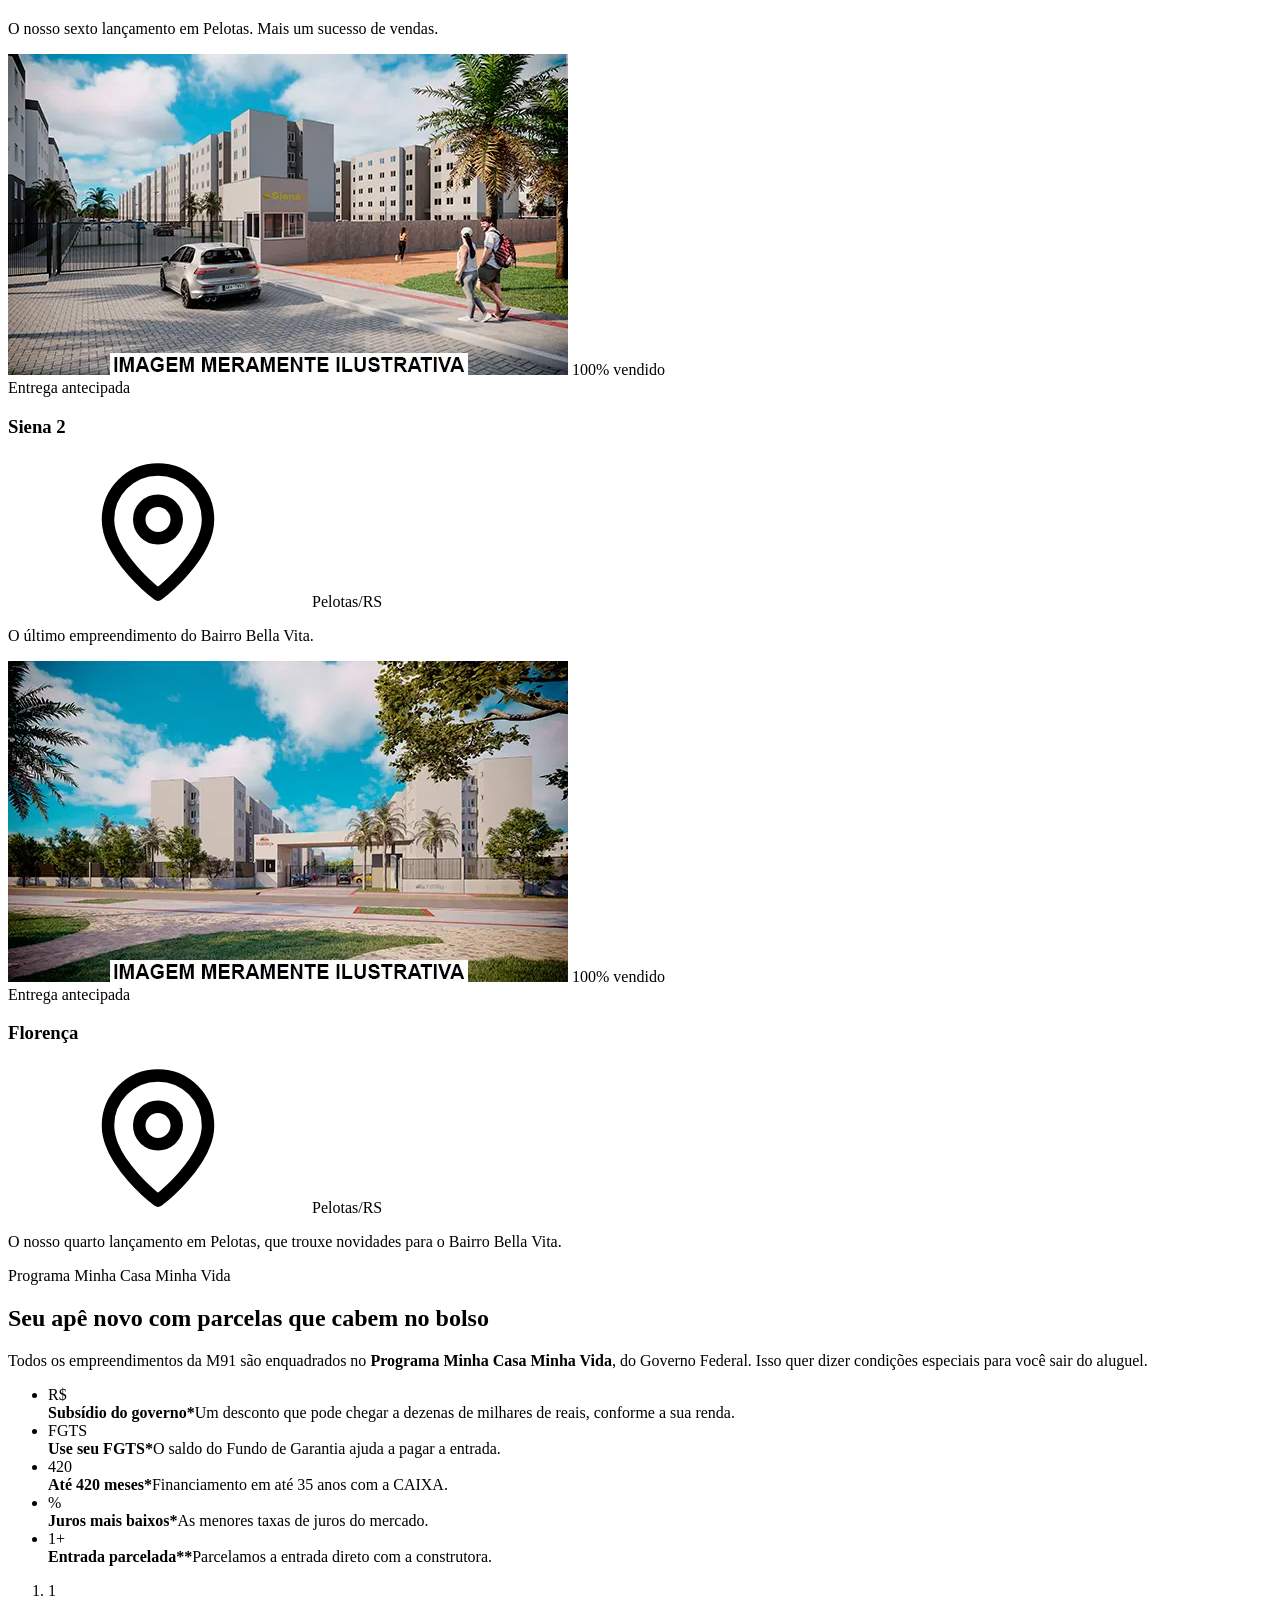
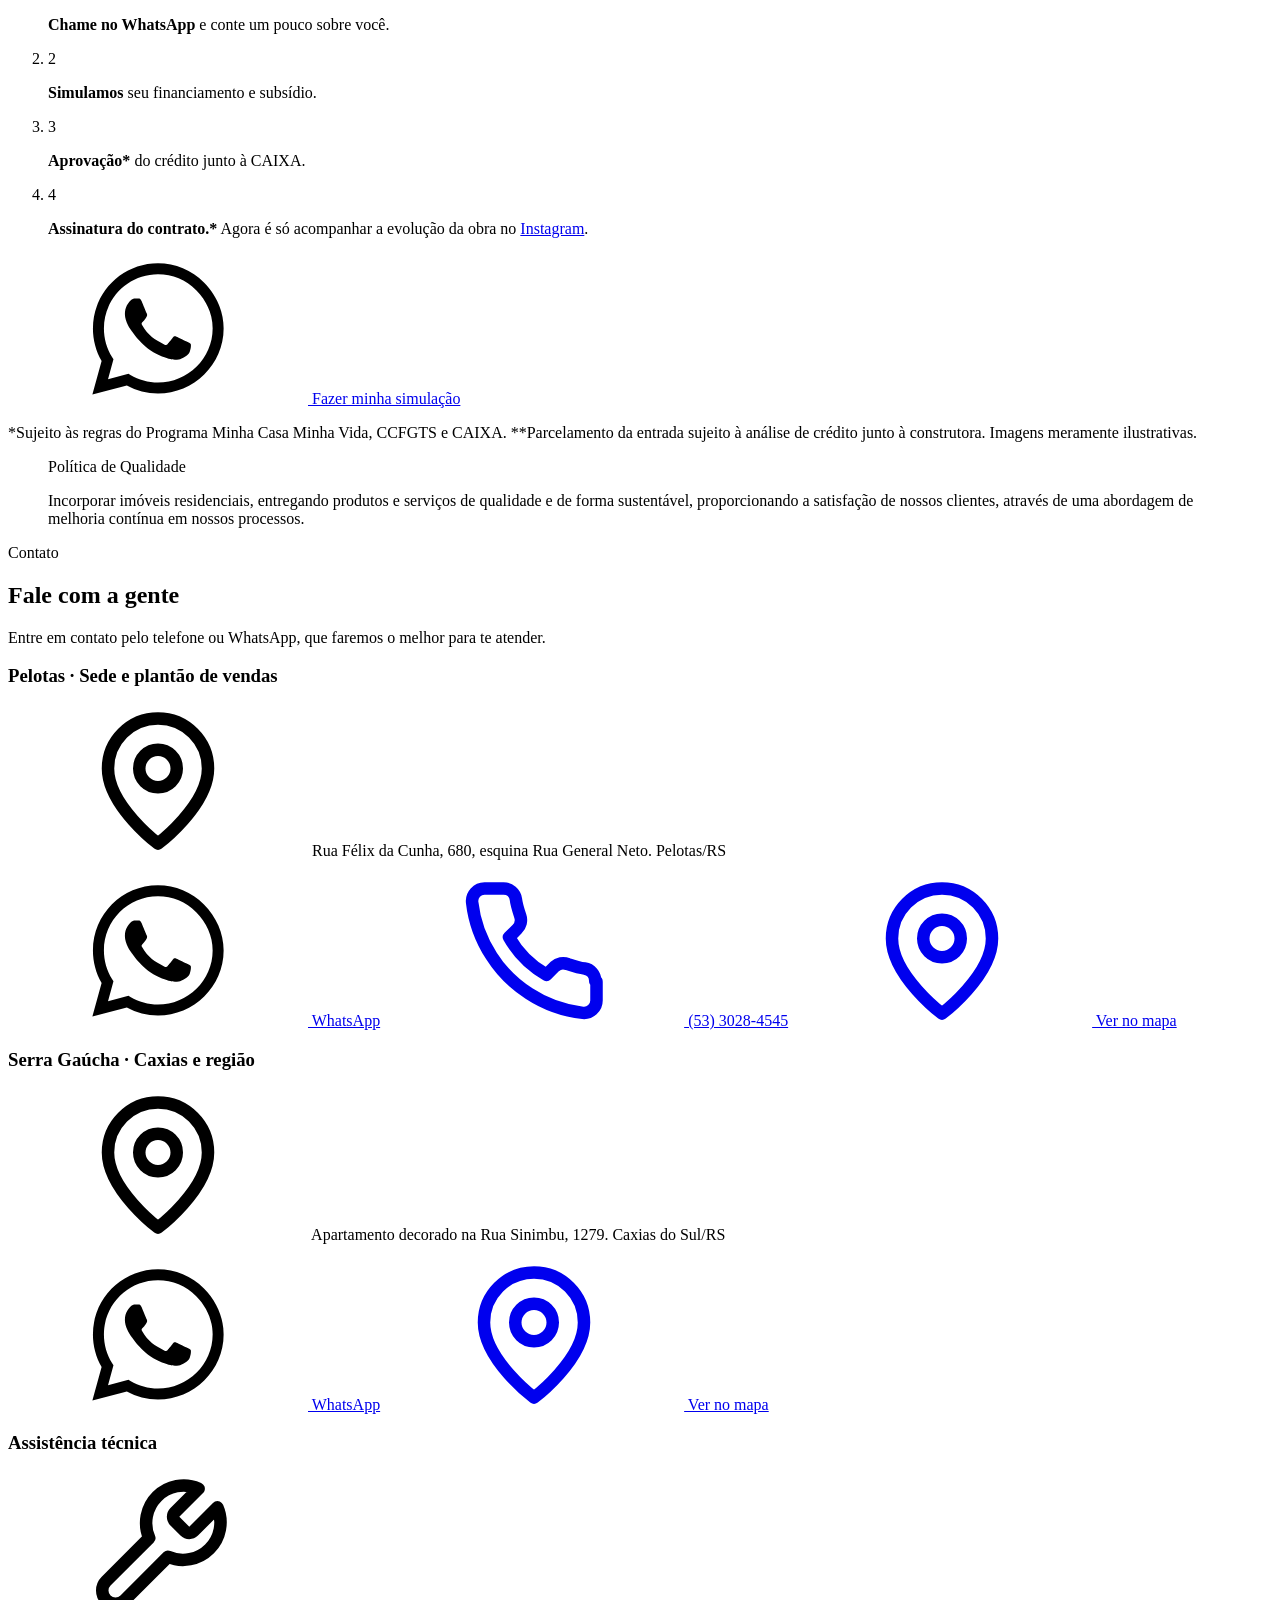
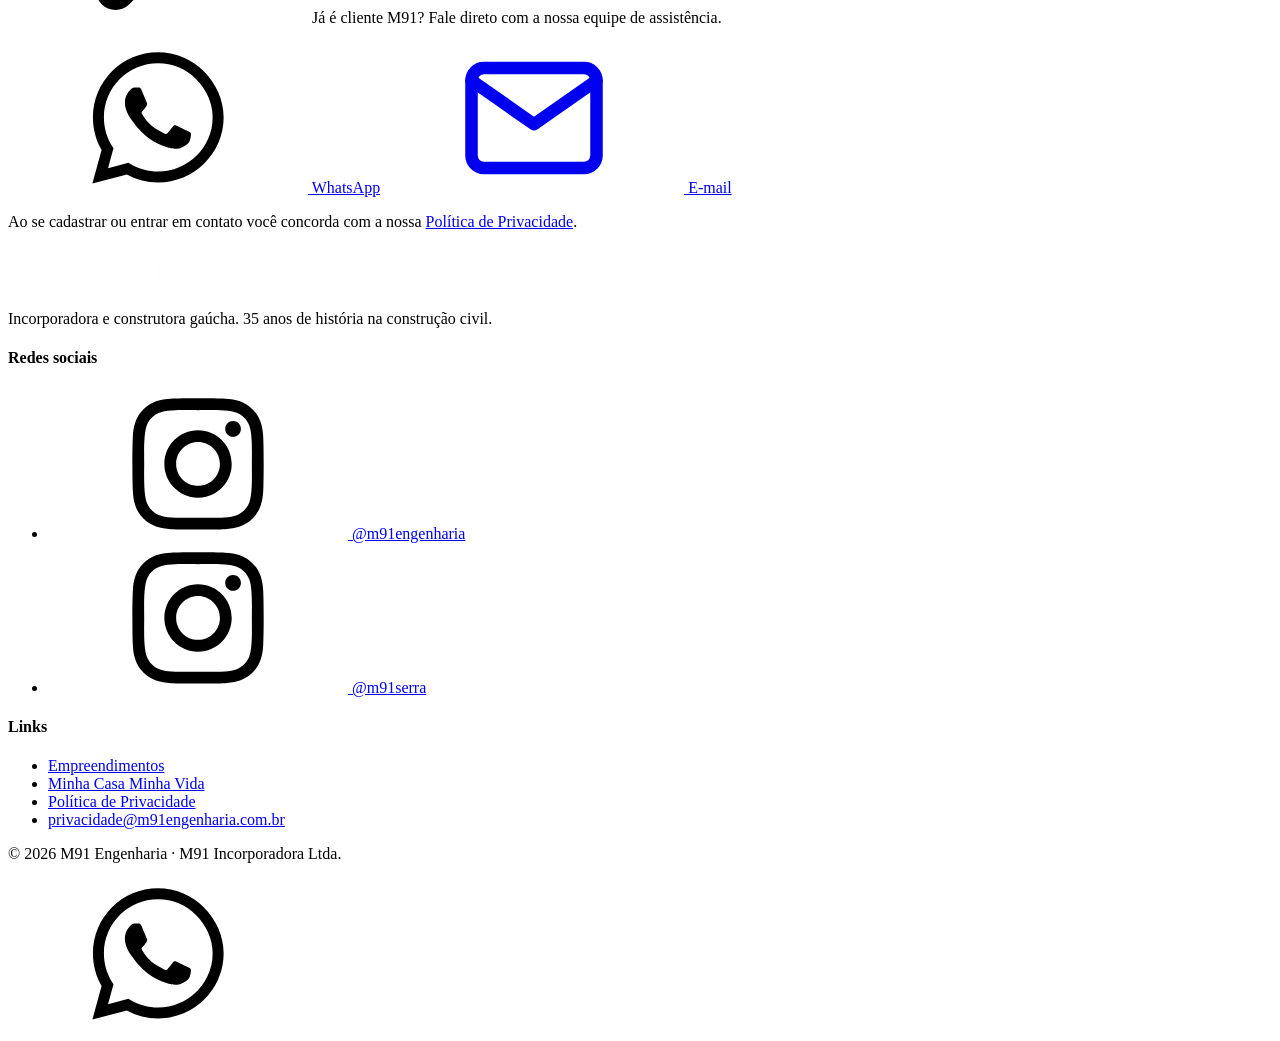
==== commit 16604dd7: "Update index.html" ====
--- a/index.html
+++ b/index.html
@@ -346,7 +346,7 @@
           </a>
         </div>
 
-        <p class="disclaimer">*Sujeito às regras do Programa Minha Casa Minha Vida, CCFGTS e CAIXA. **Parcelamento da entrada sujeito a análise de crédito junto à construtora. Imagens meramente ilustrativas.</p>
+        <p class="disclaimer">*Sujeito às regras do Programa Minha Casa Minha Vida, CCFGTS e CAIXA. **Parcelamento da entrada sujeito à análise de crédito junto à construtora. Imagens meramente ilustrativas.</p>
       </div>
     </section>
 
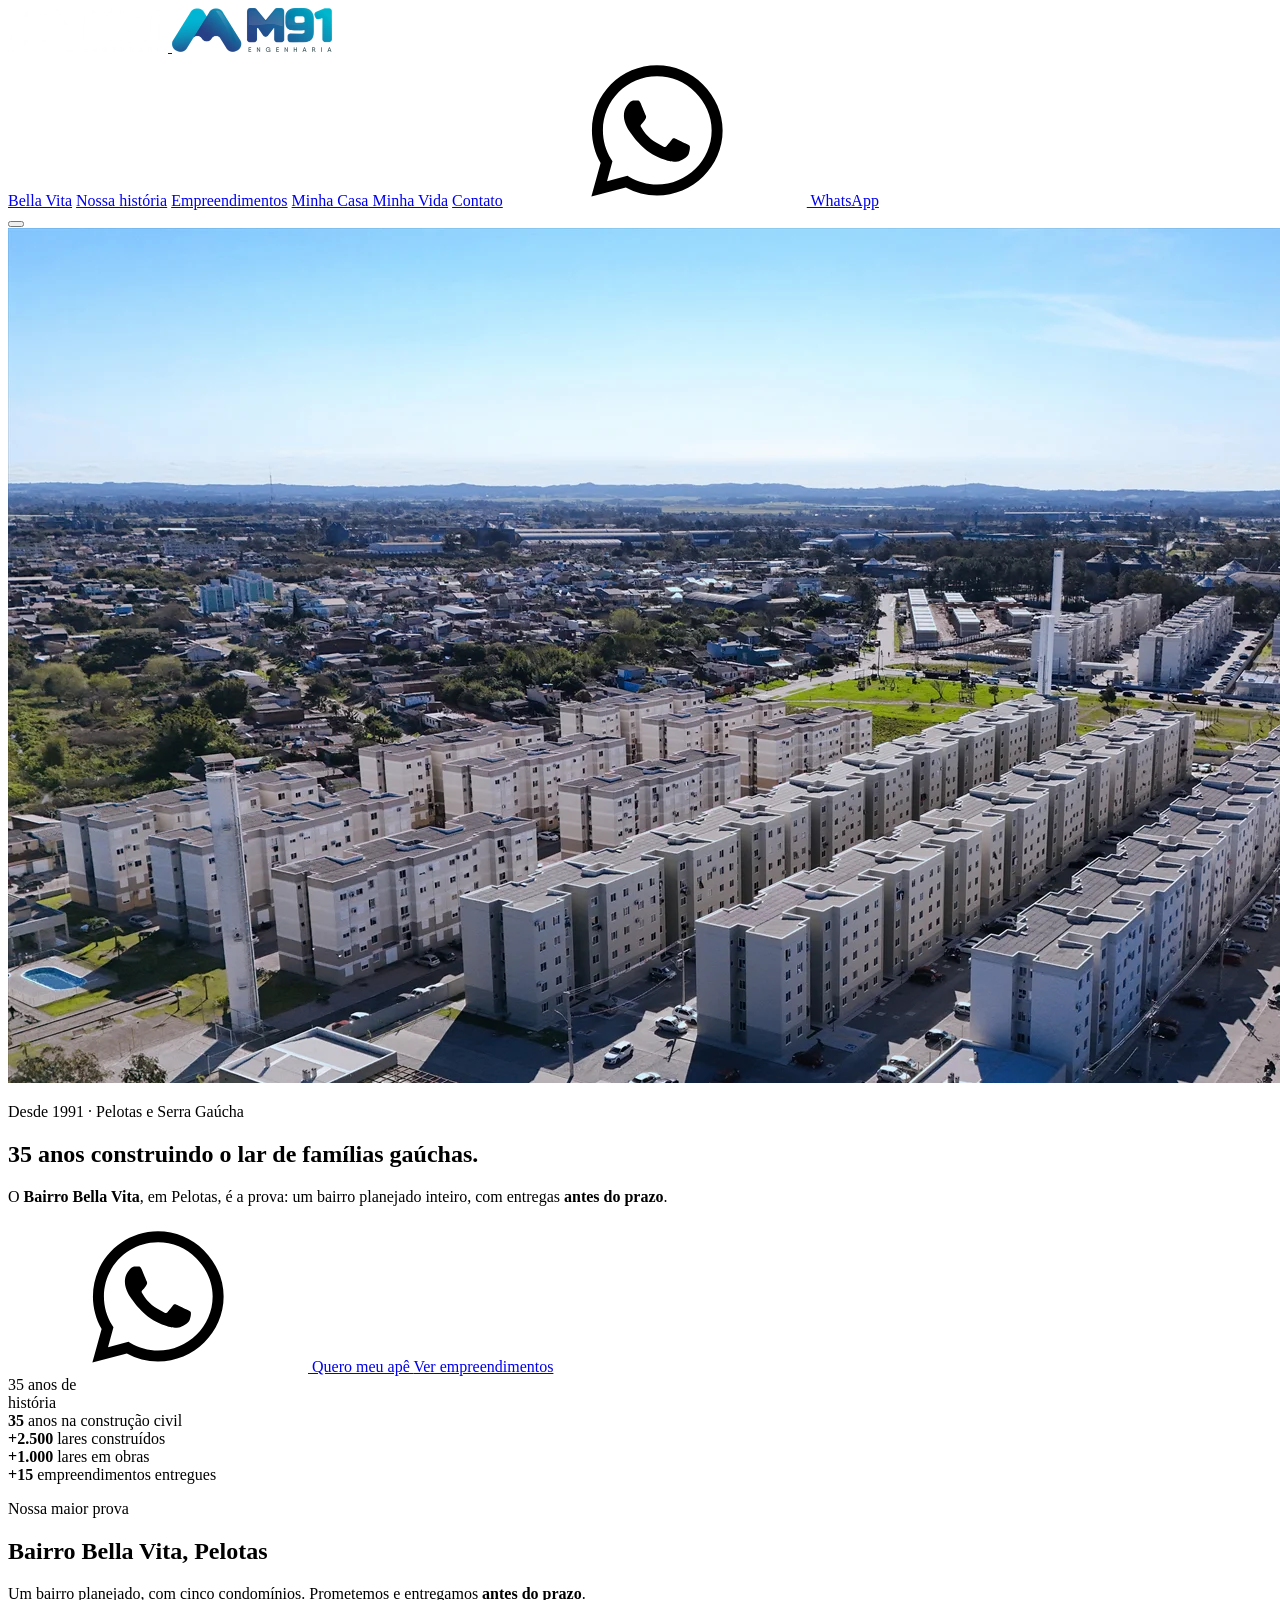
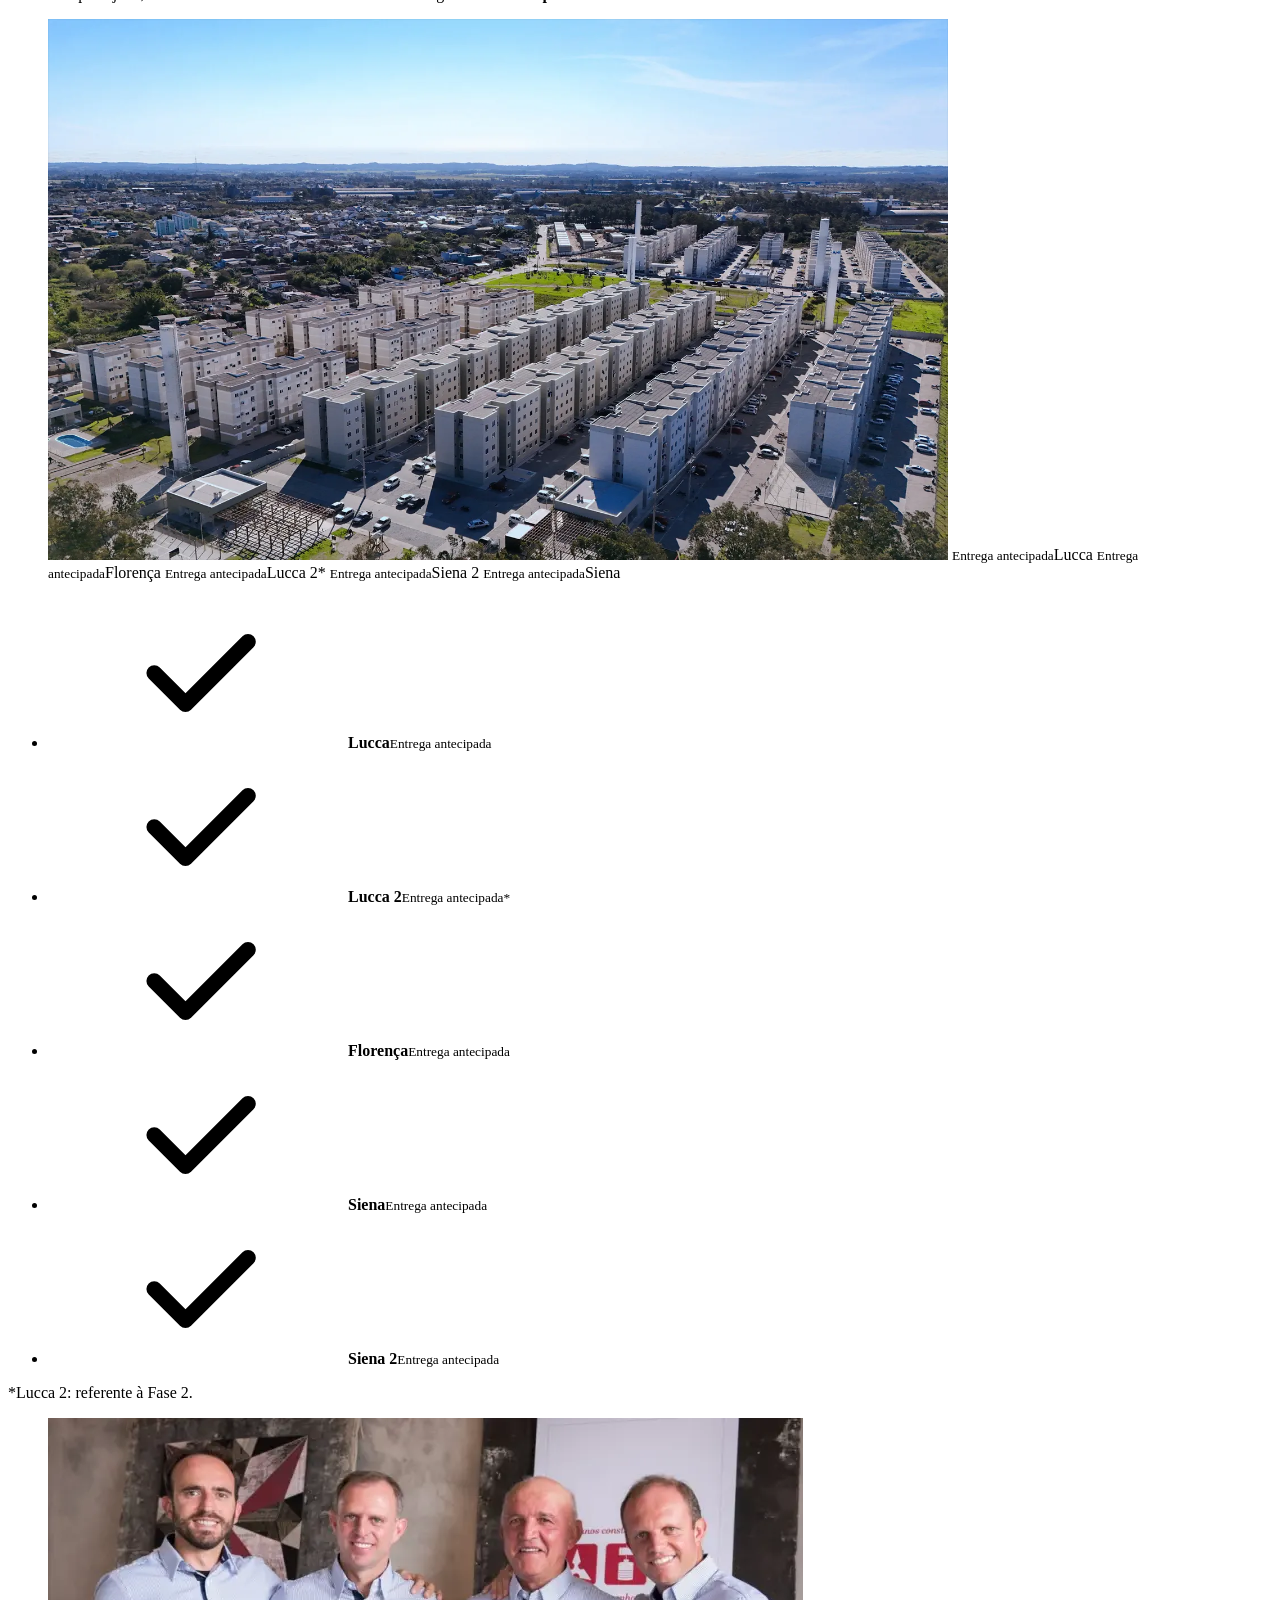
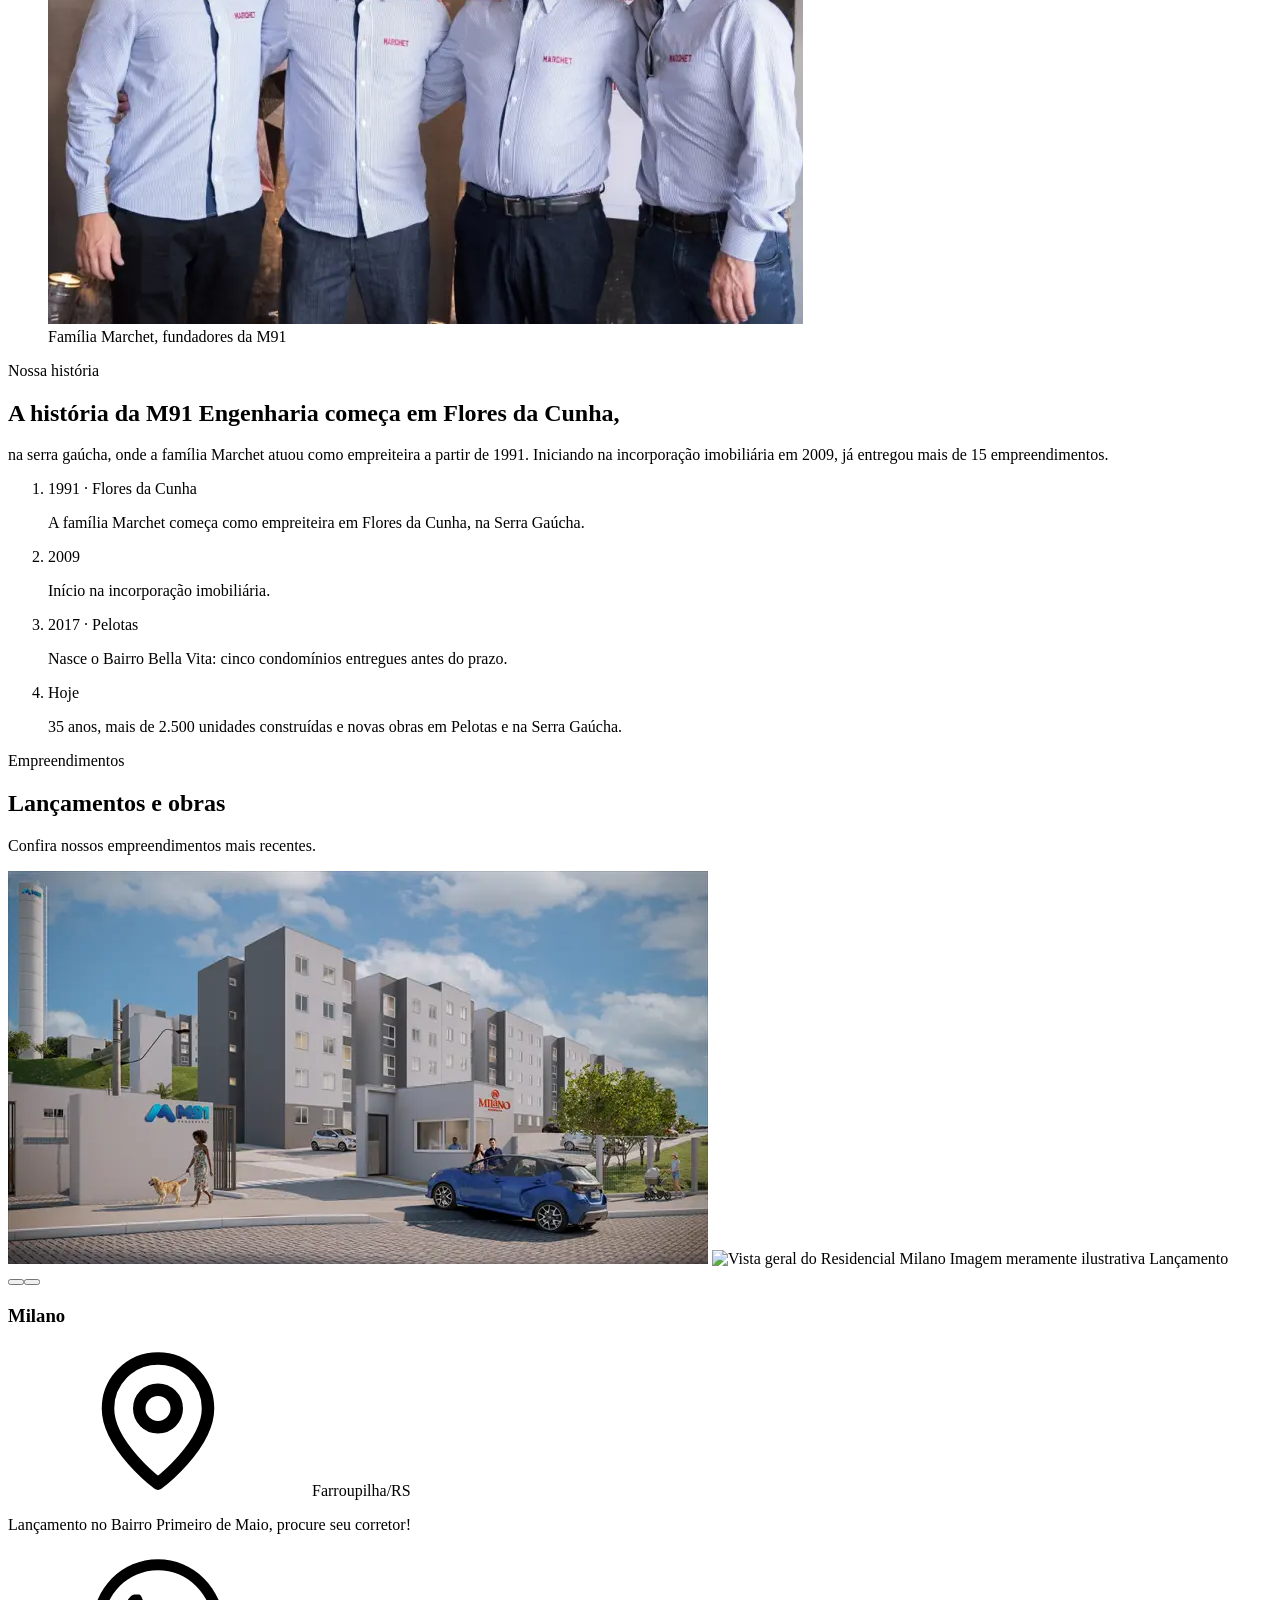
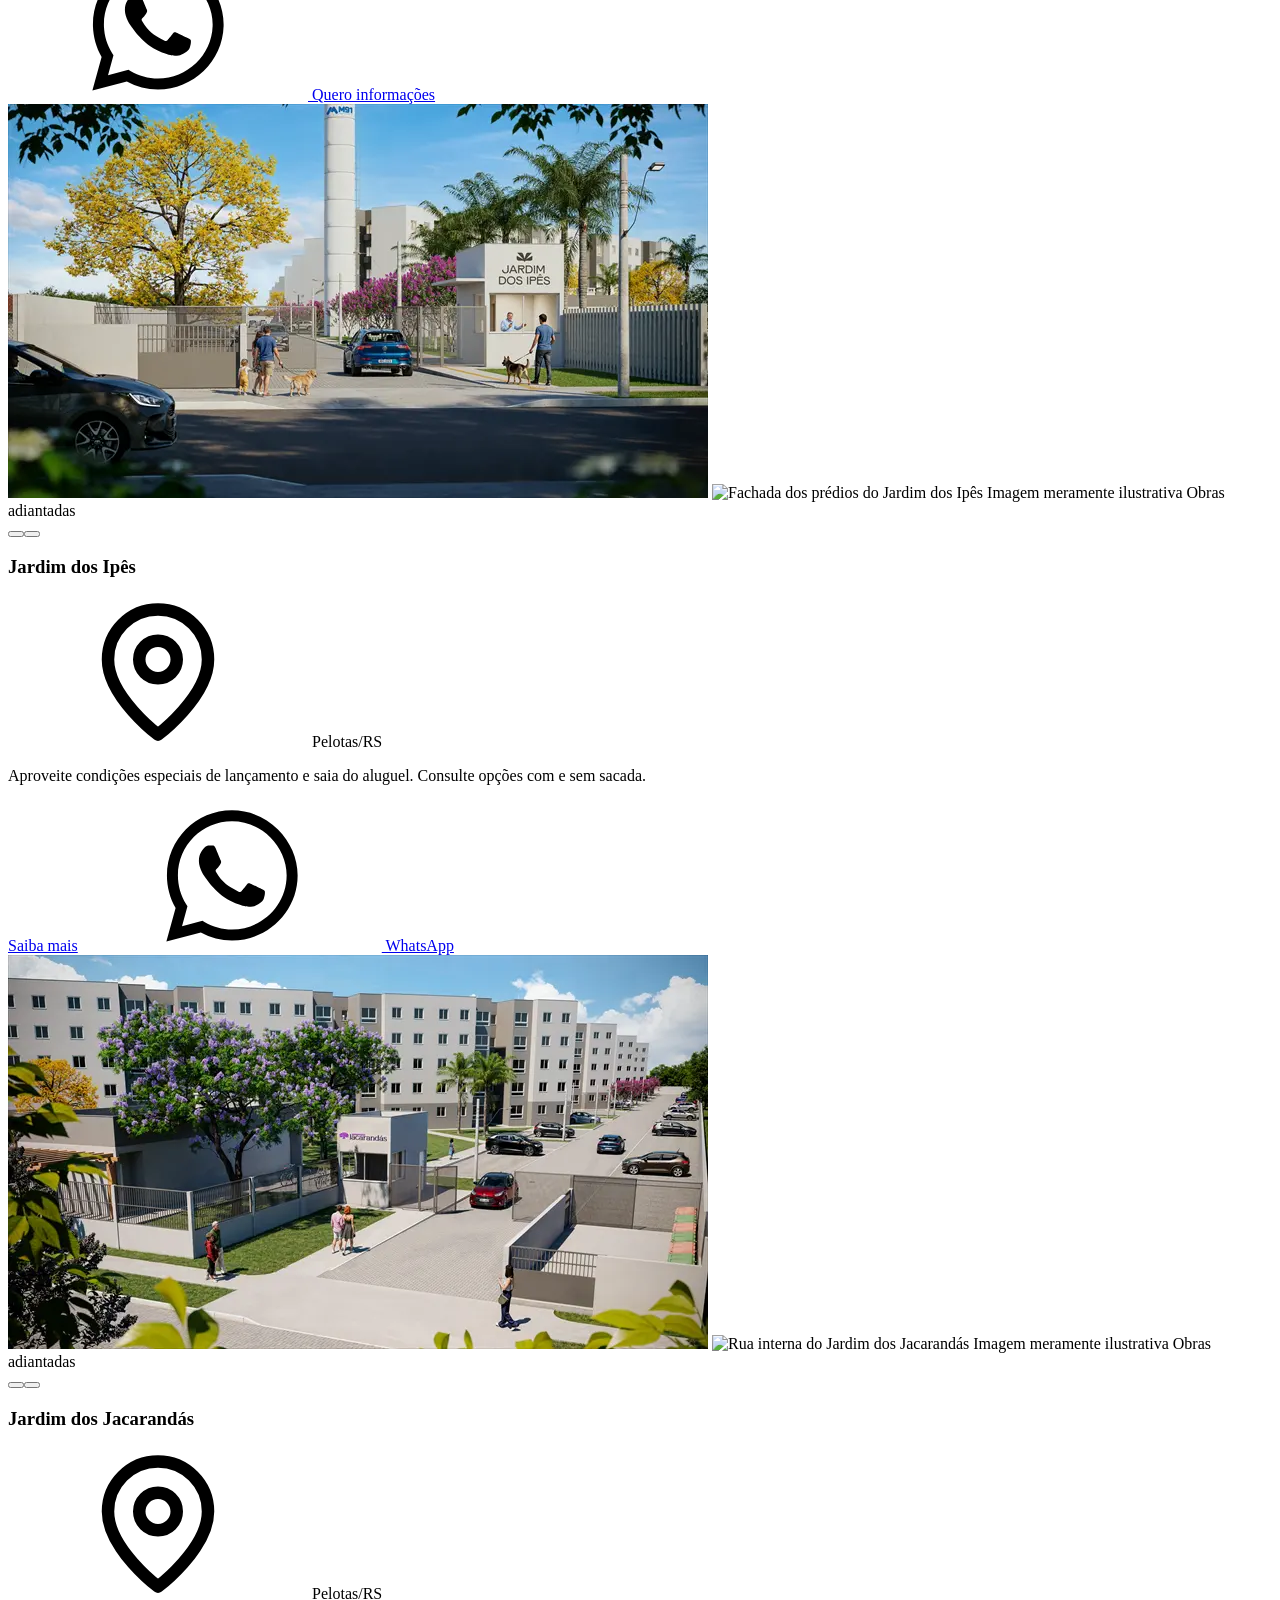
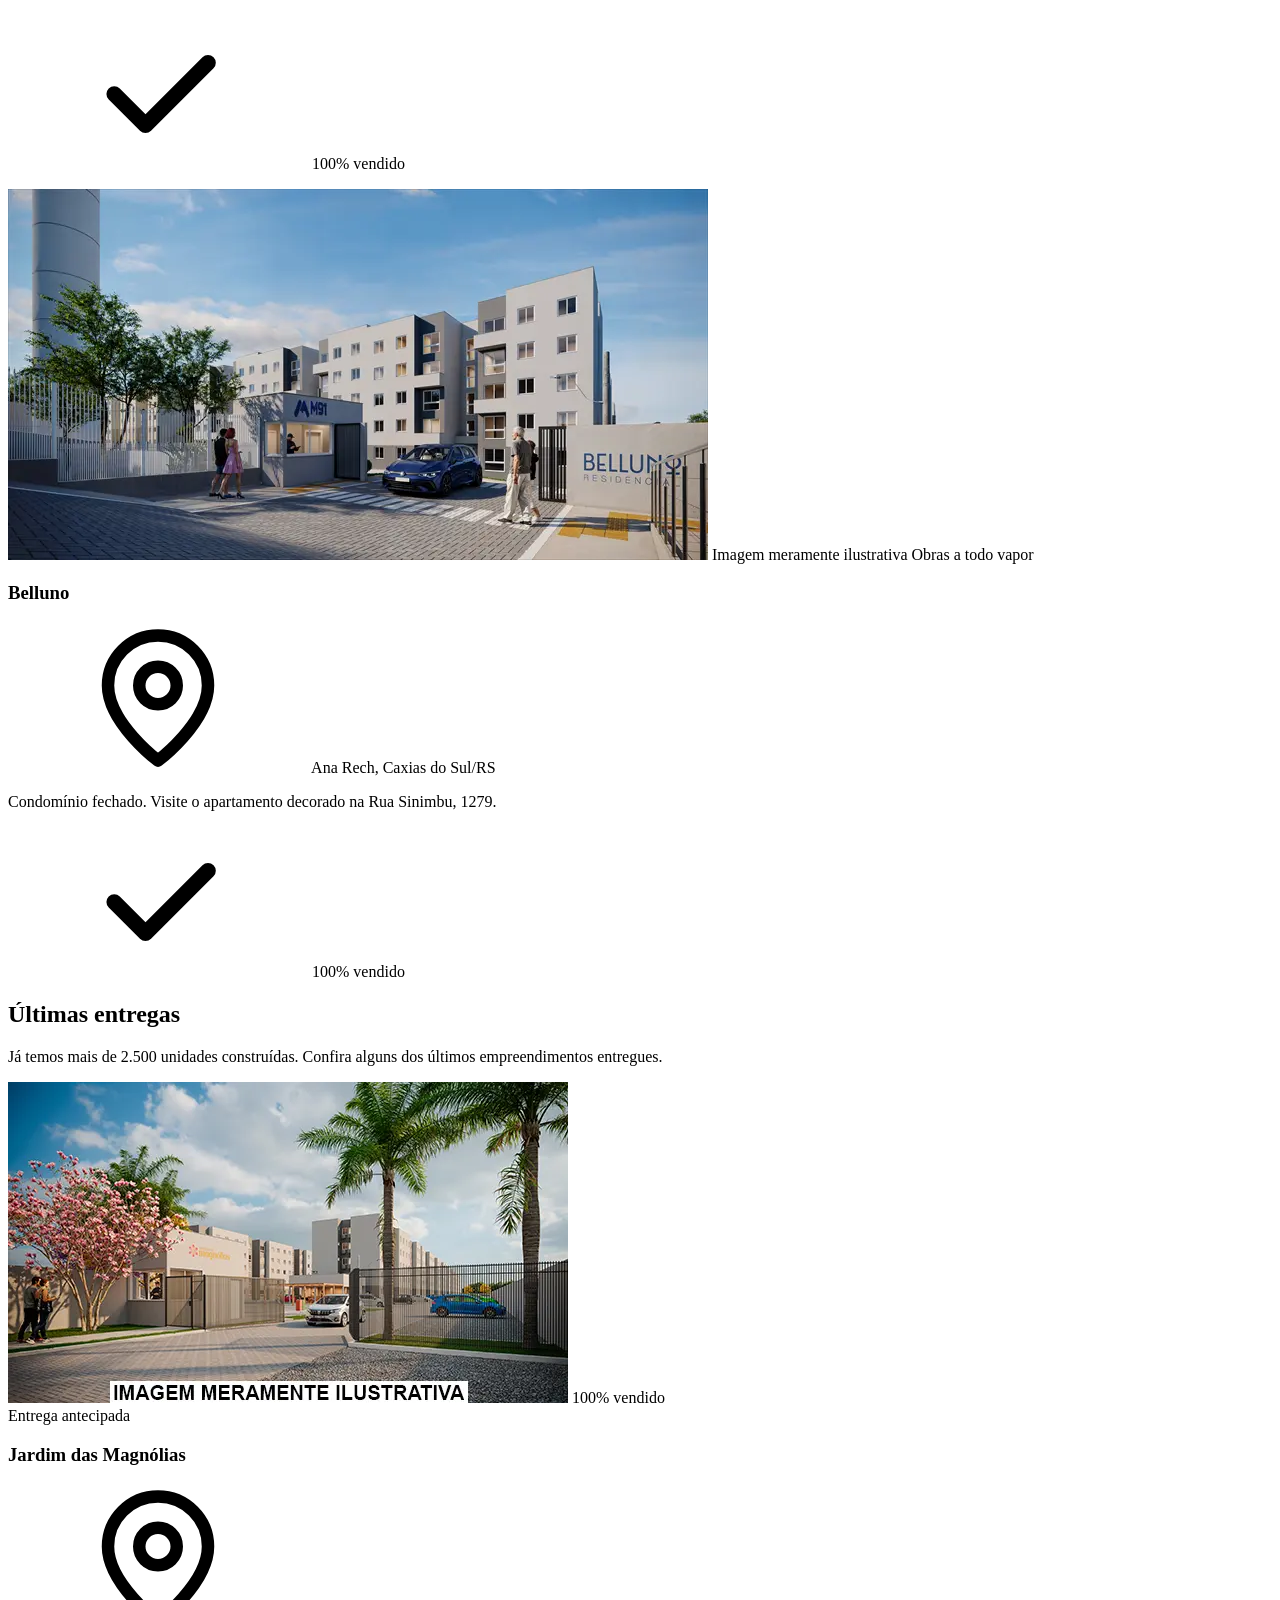
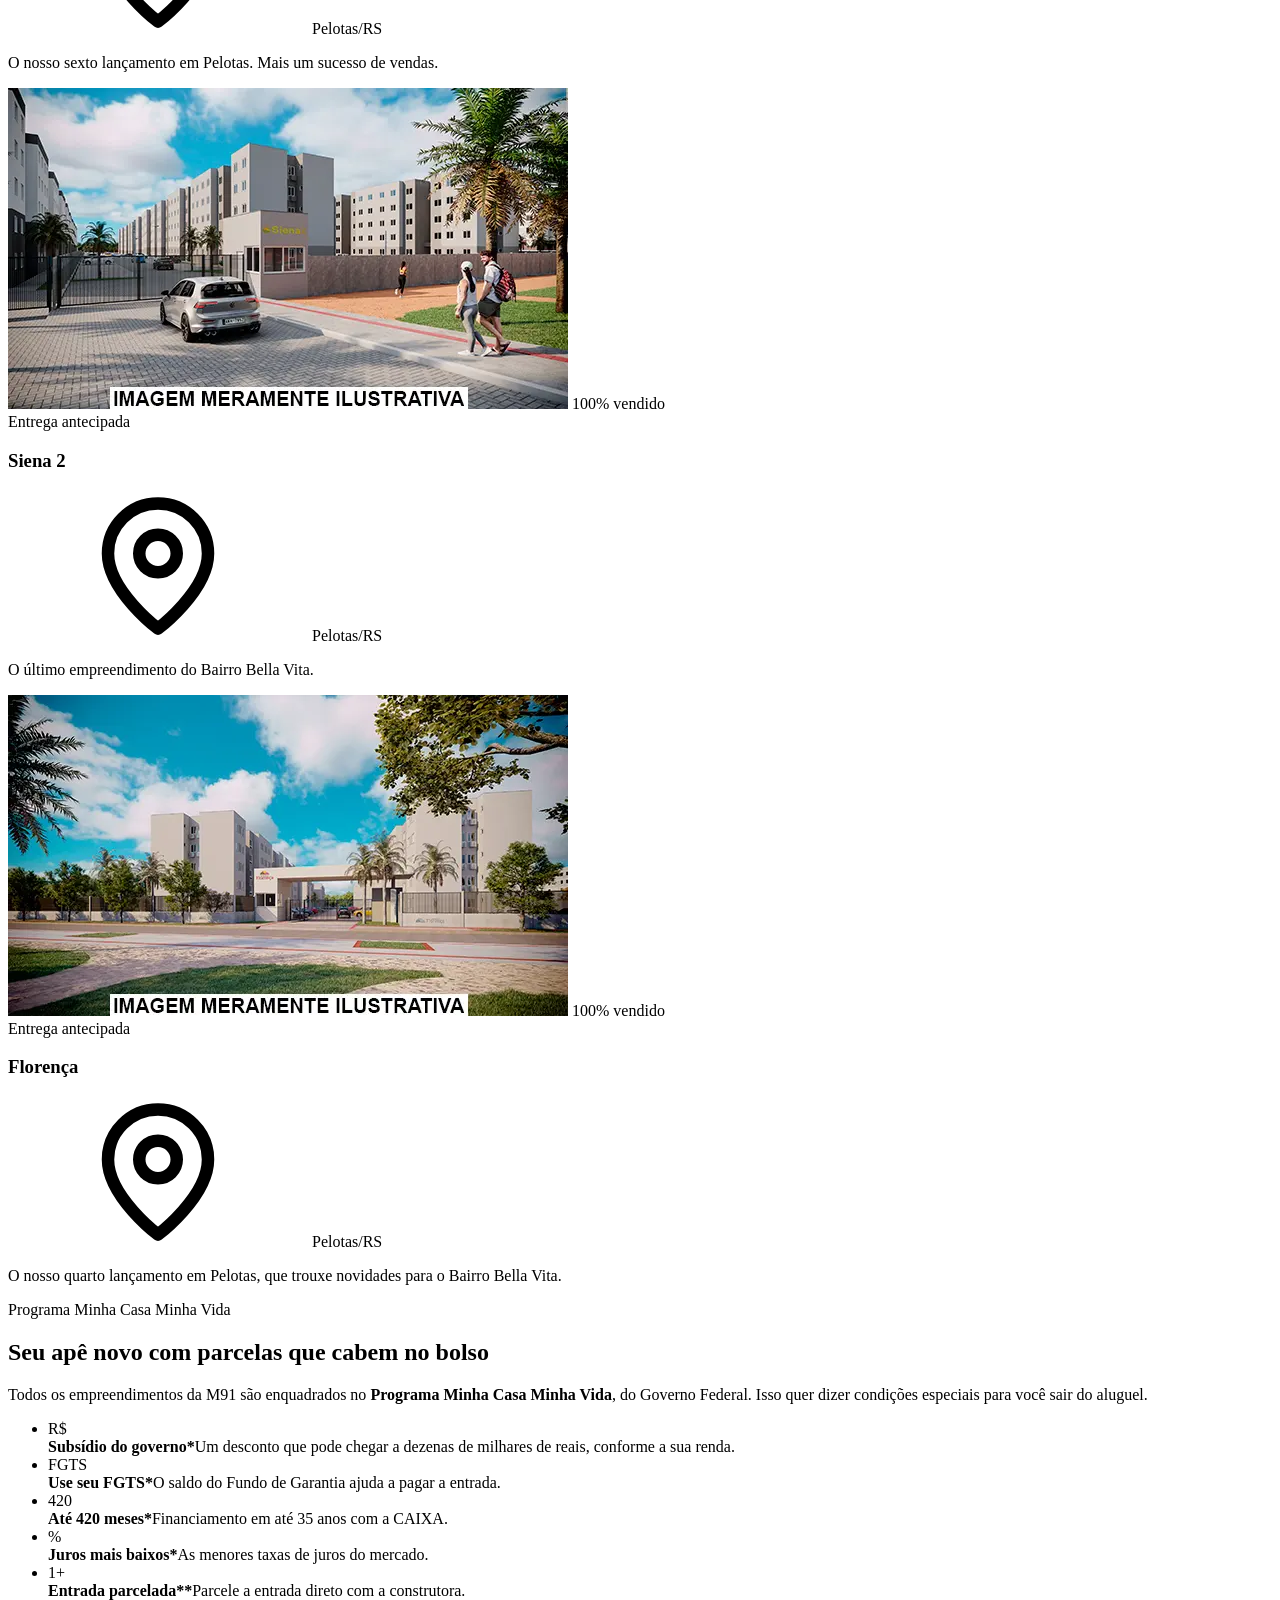
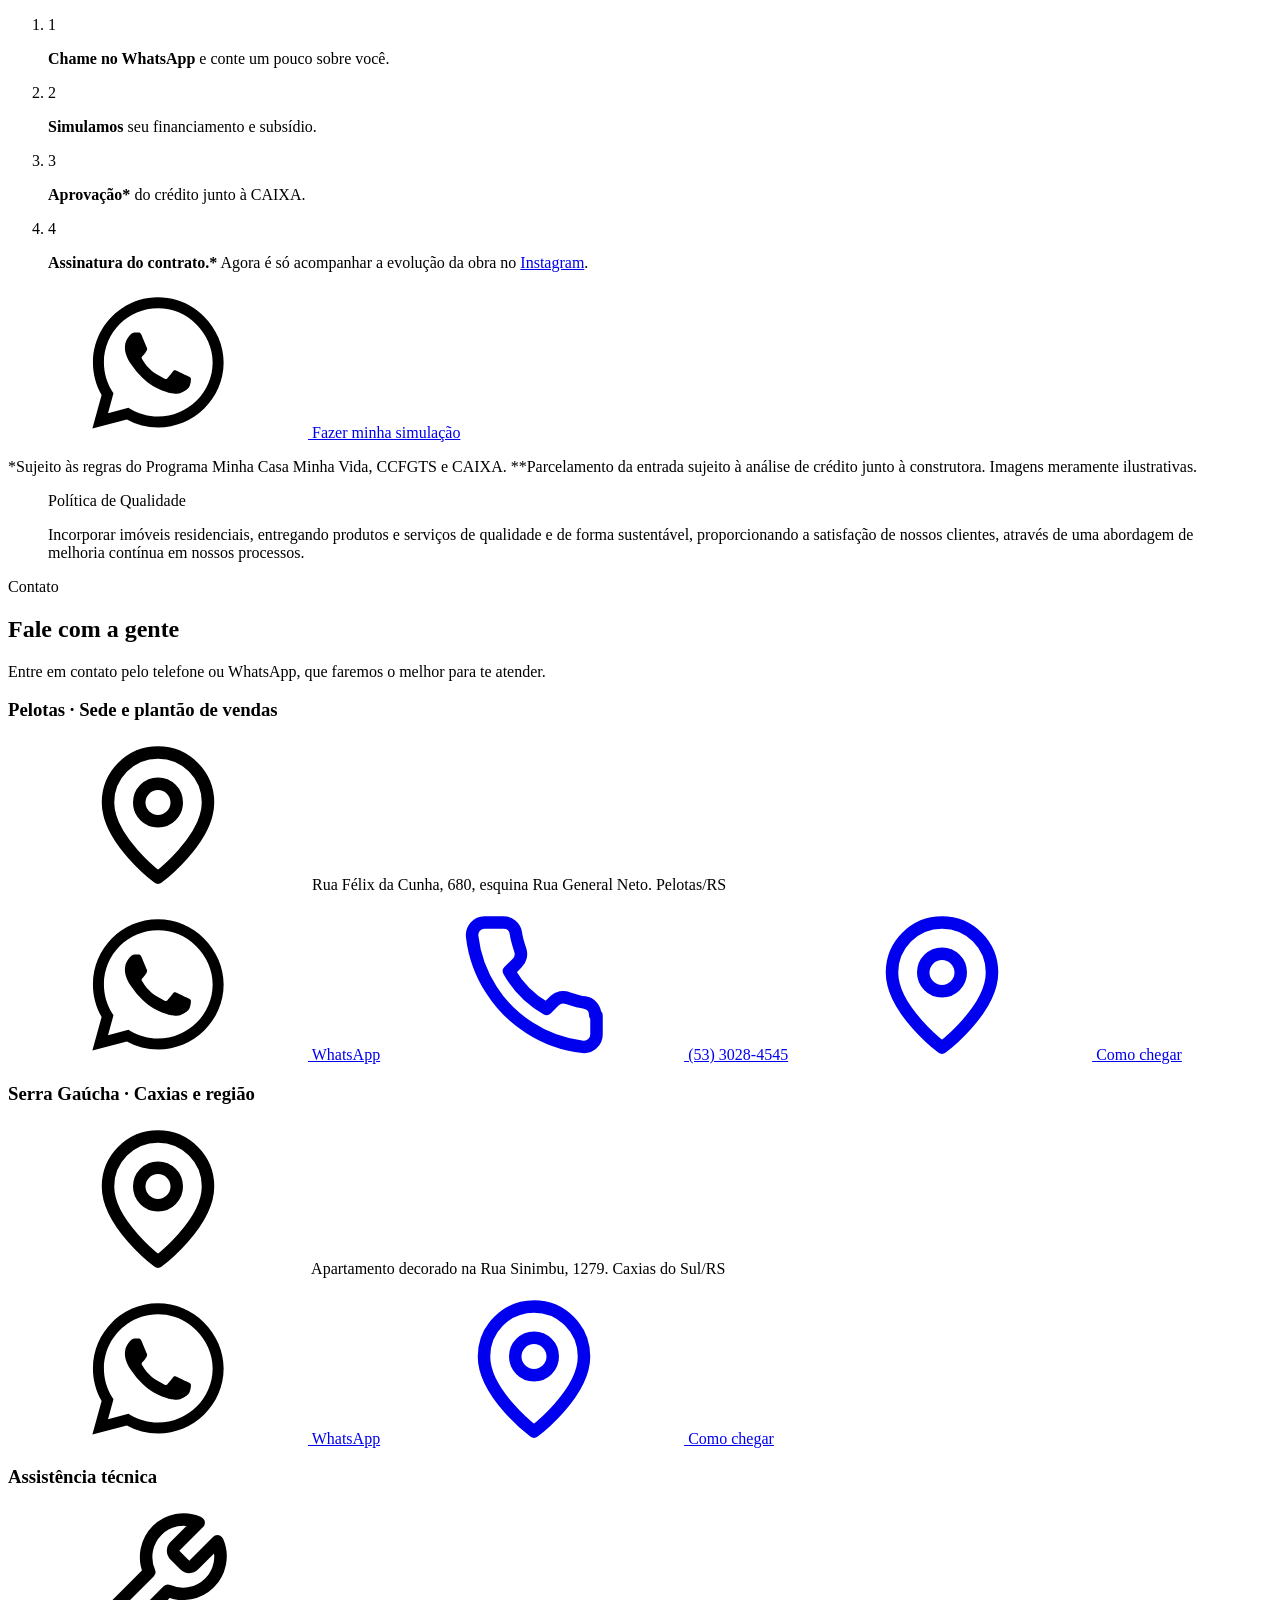
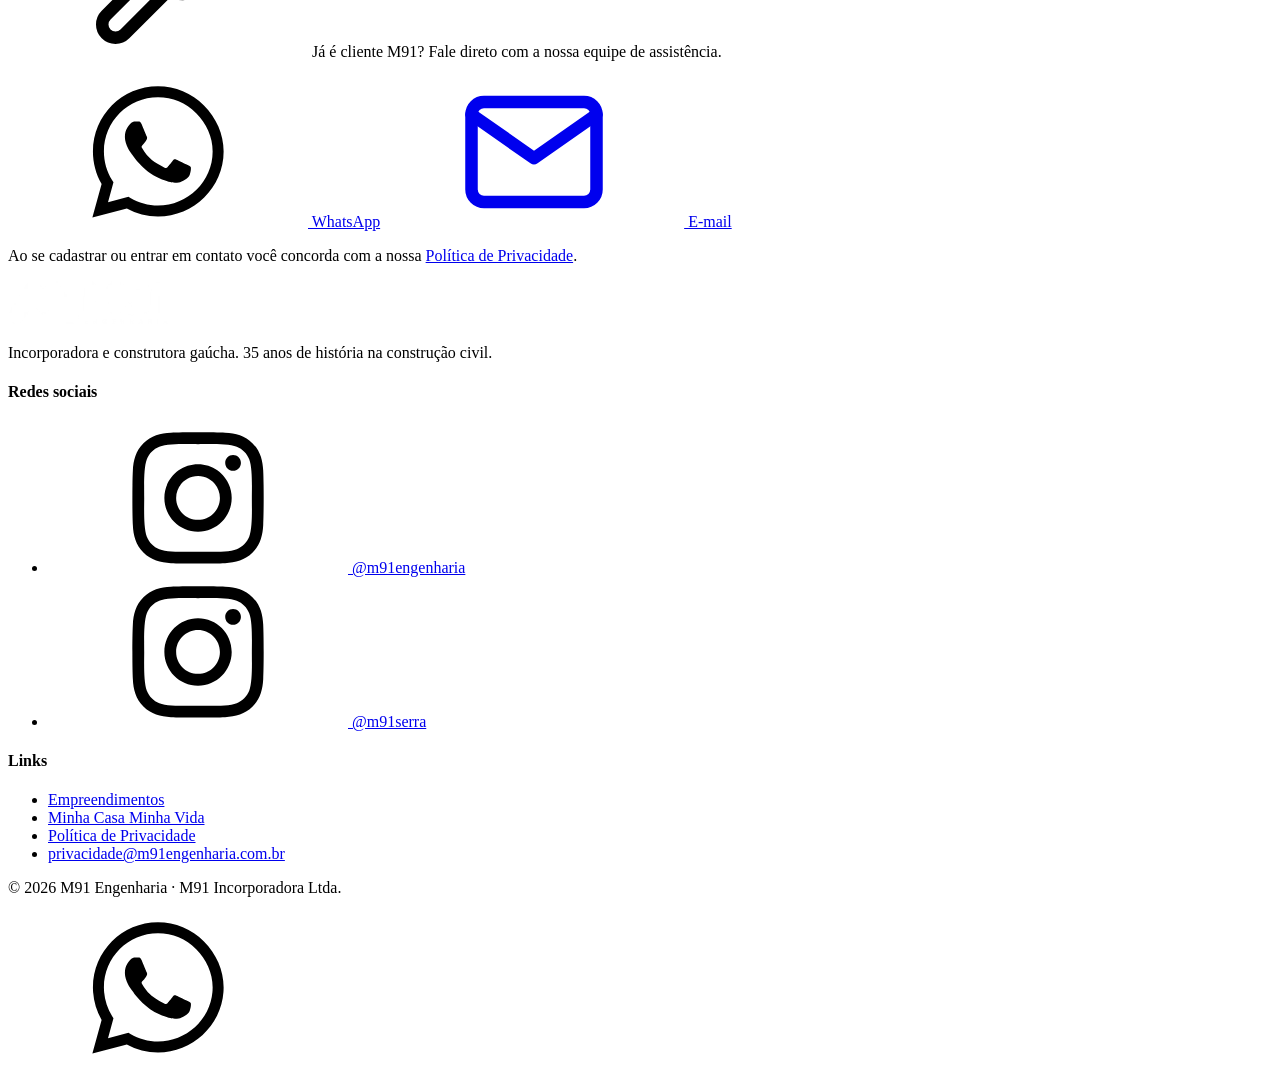
==== commit 4d80ee52: "ajustes finais" ====
--- a/index.html
+++ b/index.html
@@ -211,6 +211,7 @@
             <div class="card-body">
               <h3>Milano</h3>
               <p class="card-city"><svg class="ico"><use href="#i-pin"/></svg> Farroupilha/RS</p>
+              <p class="card-note">Lançamento no Bairro Primeiro de Maio, procure seu corretor!</p>
               <div class="card-actions">
                 <a class="btn btn-outline btn-sm" href="https://api.whatsapp.com/send?phone=5508000002575&text=Ol%C3%A1!%20Vi%20o%20site%20da%20M91%20e%20quero%20saber%20mais%20sobre%20o%20Milano." target="_blank" rel="noopener"><svg class="ico"><use href="#i-wa"/></svg> Quero informações</a>
               </div>
@@ -330,7 +331,7 @@
           <li class="reveal" style="--d:1"><span class="b-num">FGTS</span><div><strong>Use seu FGTS*</strong><span>O saldo do Fundo de Garantia ajuda a pagar a entrada.</span></div></li>
           <li class="reveal" style="--d:2"><span class="b-num">420</span><div><strong>Até 420 meses*</strong><span>Financiamento em até 35 anos com a CAIXA.</span></div></li>
           <li class="reveal" style="--d:3"><span class="b-num">%</span><div><strong>Juros mais baixos*</strong><span>As menores taxas de juros do mercado.</span></div></li>
-          <li class="reveal" style="--d:4"><span class="b-num">1+</span><div><strong>Entrada parcelada**</strong><span>Parcelamos a entrada direto com a construtora.</span></div></li>
+          <li class="reveal" style="--d:4"><span class="b-num">1+</span><div><strong>Entrada parcelada**</strong><span>Parcele a entrada direto com a construtora.</span></div></li>
         </ul>
 
         <ol class="steps">
@@ -376,7 +377,7 @@
             <div class="contact-actions">
               <a class="btn btn-wa" href="https://api.whatsapp.com/send?phone=5508000002575" target="_blank" rel="noopener"><svg class="ico"><use href="#i-wa"/></svg> WhatsApp</a>
               <a class="btn btn-outline" href="tel:+555330284545"><svg class="ico"><use href="#i-phone"/></svg> (53) 3028-4545</a>
-              <a class="btn btn-outline" href="https://g.page/M91-engenharia?share" target="_blank" rel="noopener"><svg class="ico"><use href="#i-pin"/></svg> Ver no mapa</a>
+              <a class="btn btn-outline" href="https://www.google.com/maps/dir/?api=1&amp;destination=M91+Engenharia%2C+R.+F%C3%A9lix+Xavier+da+Cunha%2C+680%2C+Pelotas+-+RS" target="_blank" rel="noopener"><svg class="ico"><use href="#i-pin"/></svg> Como chegar</a>
             </div>
           </div>
 
@@ -385,7 +386,7 @@
             <p class="addr"><svg class="ico"><use href="#i-pin"/></svg> Apartamento decorado na Rua Sinimbu, 1279. Caxias do Sul/RS</p>
             <div class="contact-actions">
               <a class="btn btn-wa" href="https://api.whatsapp.com/send?phone=5508000002575" target="_blank" rel="noopener"><svg class="ico"><use href="#i-wa"/></svg> WhatsApp</a>
-              <a class="btn btn-outline" href="https://www.google.com/maps/search/?api=1&amp;query=Rua+Sinimbu%2C+1279%2C+Caxias+do+Sul+-+RS" target="_blank" rel="noopener"><svg class="ico"><use href="#i-pin"/></svg> Ver no mapa</a>
+              <a class="btn btn-outline" href="https://www.google.com/maps/dir/?api=1&amp;destination=M91+Engenharia+-+Serra%2C+R.+Sinimbu%2C+1279%2C+Caxias+do+Sul+-+RS" target="_blank" rel="noopener"><svg class="ico"><use href="#i-pin"/></svg> Como chegar</a>
             </div>
           </div>
 
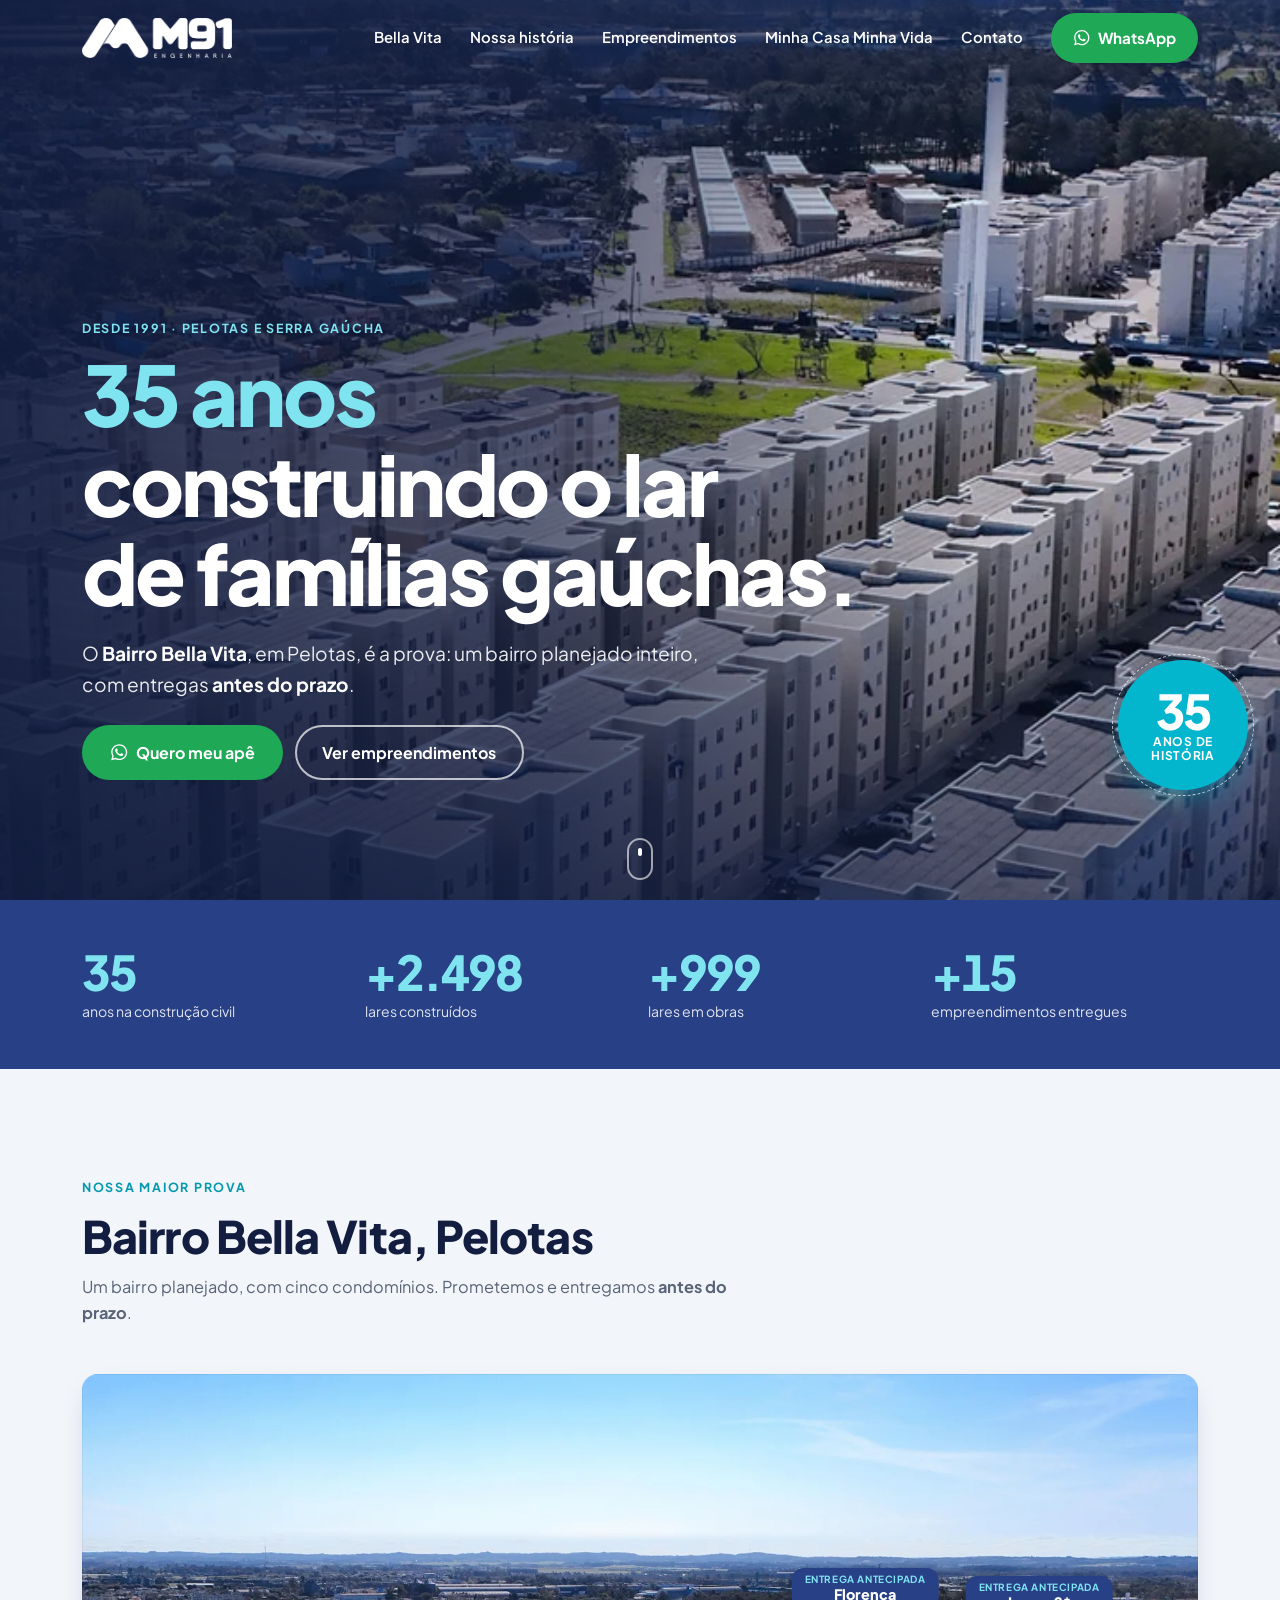
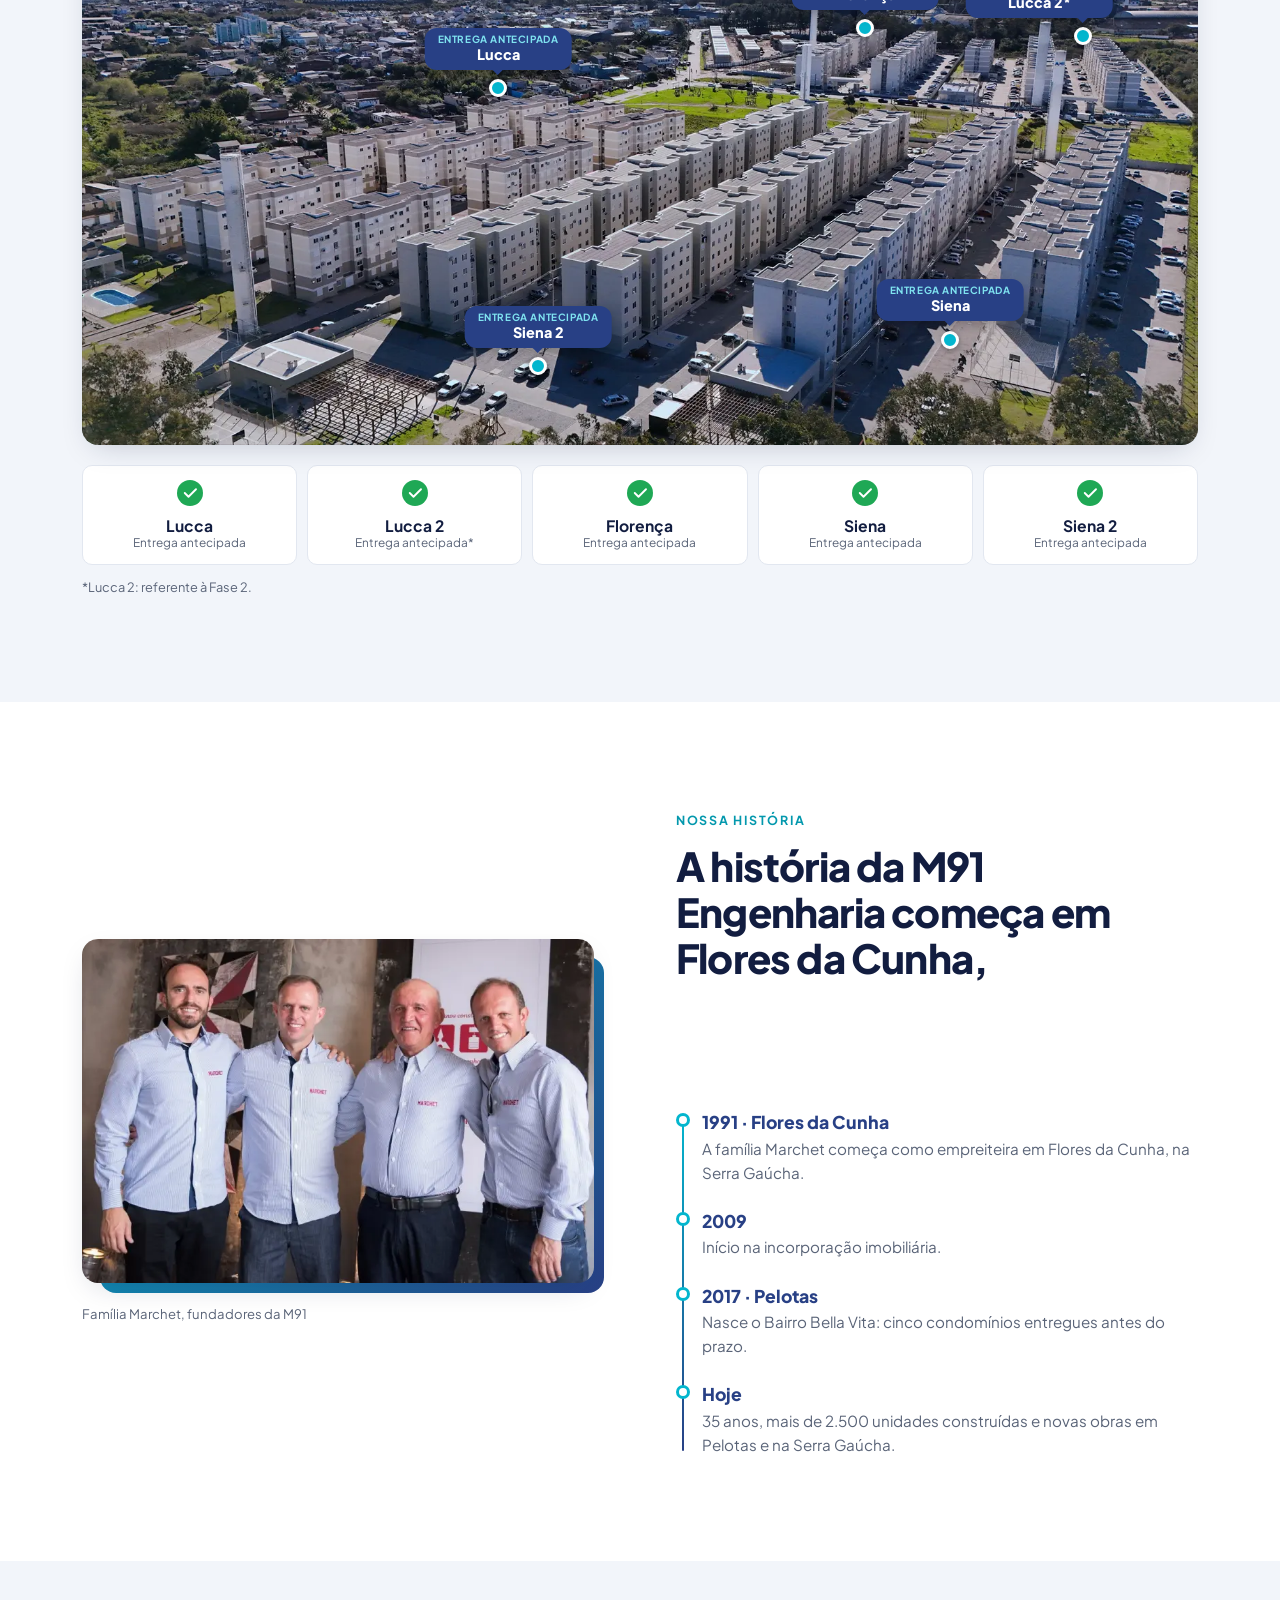
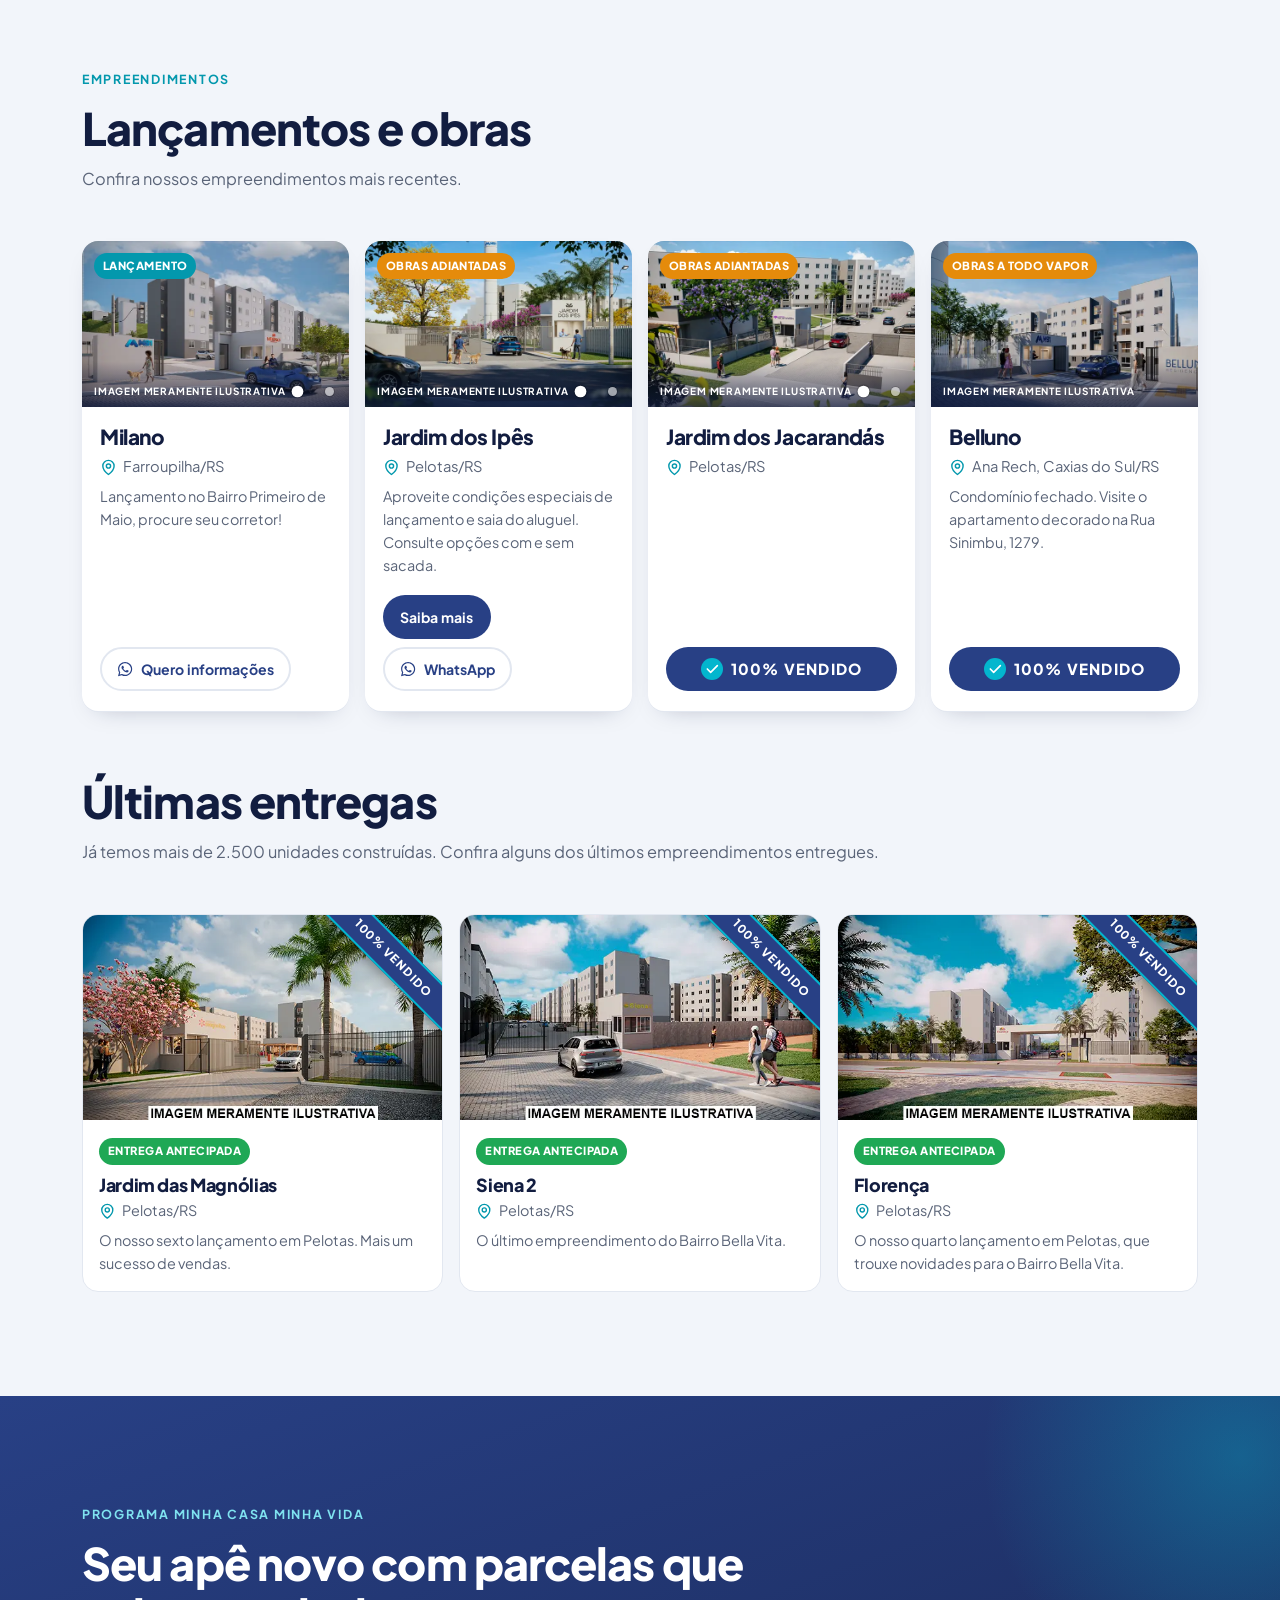
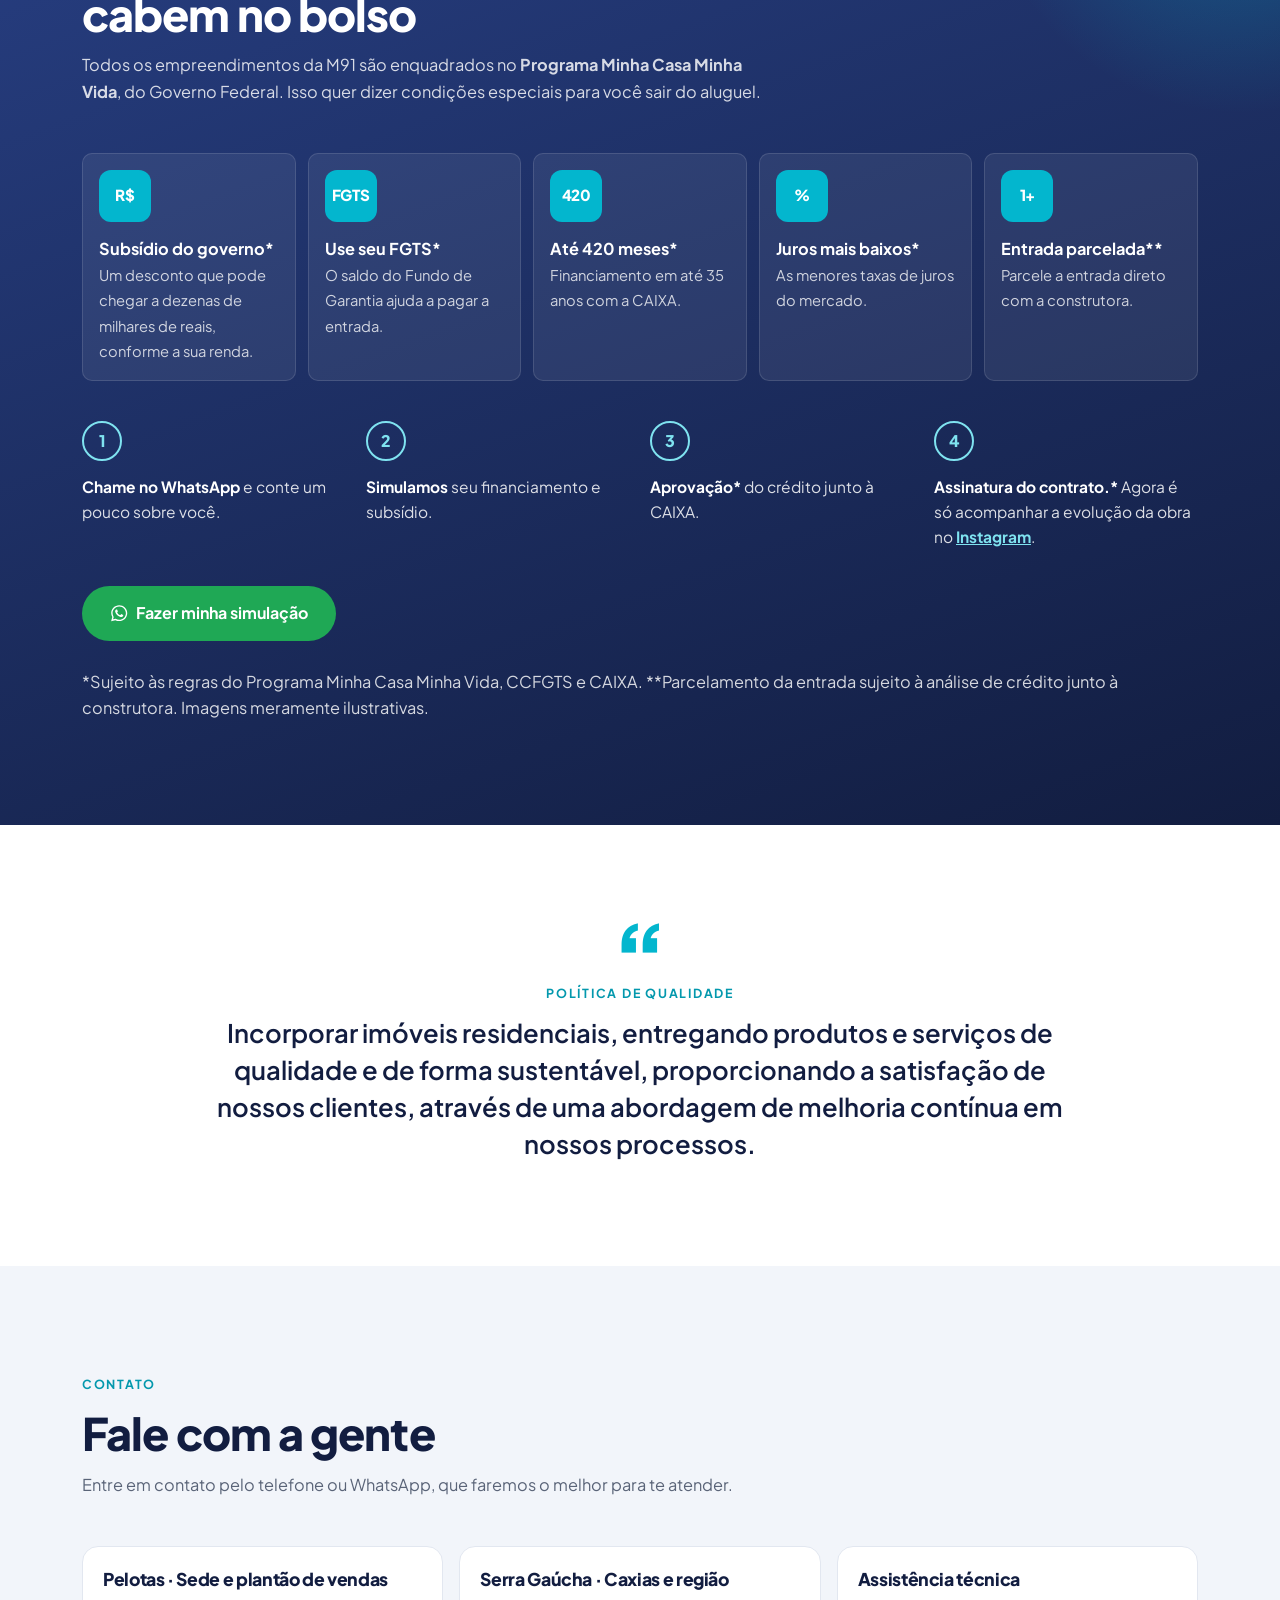
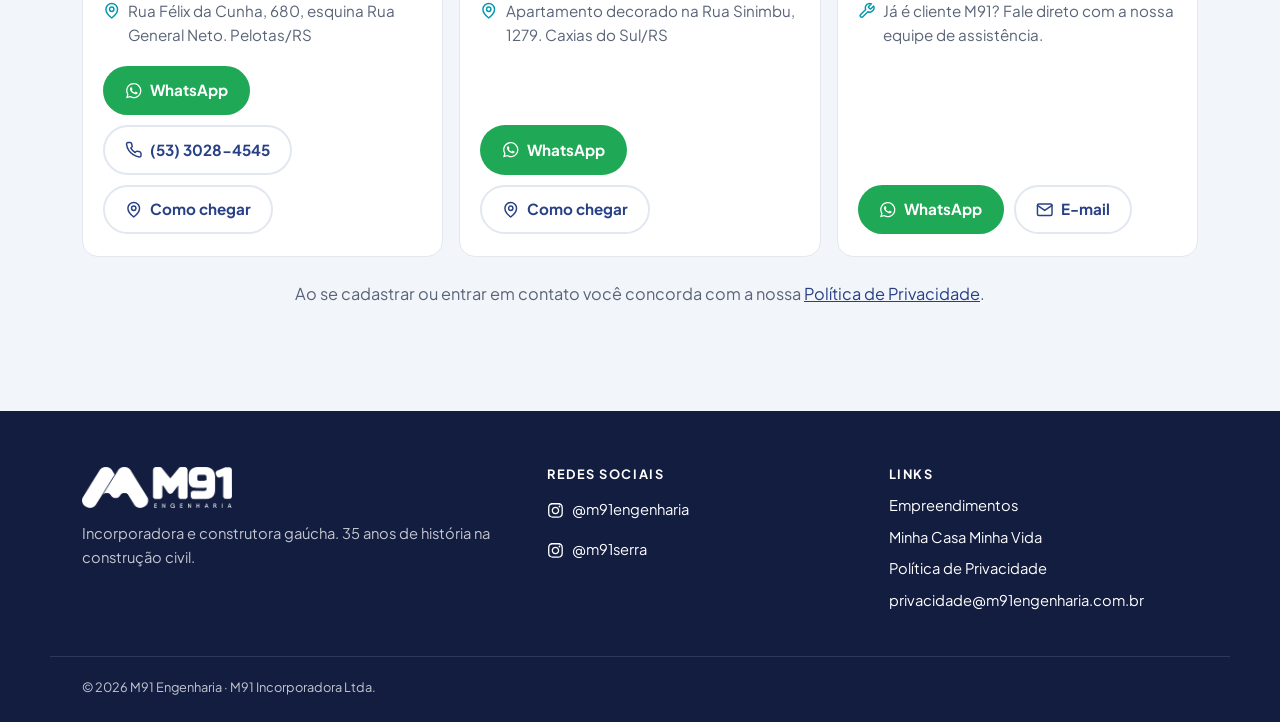
==== commit 4467ecb5: "Hospeda a fonte no site e cita Cloudflare na política - Plus Jakarta Sans servida de fonts/ (licença" ====
--- a/index.html
+++ b/index.html
@@ -3,14 +3,14 @@
 <head>
   <meta charset="utf-8">
   <meta name="viewport" content="width=device-width, initial-scale=1, viewport-fit=cover">
-  <title>M91 Engenharia | 35 anos construindo lares no Rio Grande do Sul</title>
+  <title>M91 Engenharia - Juntos construímos melhor</title>
   <meta name="description" content="Incorporadora e construtora gaúcha desde 1991. Mais de 2.500 unidades construídas, Bairro Bella Vita entregue antes do prazo e empreendimentos no Programa Minha Casa Minha Vida em Pelotas e na Serra Gaúcha.">
   <meta name="theme-color" content="#284085">
 
   <meta property="og:type" content="website">
   <meta property="og:locale" content="pt_BR">
   <meta property="og:site_name" content="M91 Engenharia">
-  <meta property="og:title" content="M91 Engenharia | 35 anos construindo lares">
+  <meta property="og:title" content="M91 Engenharia - Juntos construímos melhor">
   <meta property="og:description" content="Bairro Bella Vita, em Pelotas: entregue antes do prazo. Apartamentos no Minha Casa Minha Vida com subsídio e FGTS.">
   <meta property="og:image" content="https://m91engenharia.com.br/img/og-1200.jpg">
   <meta property="og:image:width" content="1200">
@@ -21,9 +21,7 @@
   <link rel="icon" type="image/png" sizes="192x192" href="img/icon-192.png">
   <link rel="apple-touch-icon" href="img/apple-touch-icon.png">
 
-  <link rel="preconnect" href="https://fonts.googleapis.com">
-  <link rel="preconnect" href="https://fonts.gstatic.com" crossorigin>
-  <link rel="stylesheet" href="https://fonts.googleapis.com/css2?family=Plus+Jakarta+Sans:wght@400..800&display=swap">
+  <link rel="preload" href="fonts/plus-jakarta-sans-latin.woff2" as="font" type="font/woff2" crossorigin>
   <link rel="stylesheet" href="css/style.css">
   <script>document.documentElement.classList.add('js')</script>
 </head>
--- a/css/style.css
+++ b/css/style.css
@@ -0,0 +1,589 @@
+/* ==========================================================================
+   M91 Engenharia
+   Mobile-first. Animações só com transform/opacity para rodar bem
+   em celulares de entrada.
+   ========================================================================== */
+
+/* Fonte hospedada no próprio site (Plus Jakarta Sans, licença OFL em fonts/OFL.txt).
+   Sem chamadas ao Google Fonts: o IP do visitante não vai para terceiros. */
+@font-face {
+  font-family: "Plus Jakarta Sans";
+  font-style: normal;
+  font-weight: 400 800;
+  font-display: swap;
+  src: url("../fonts/plus-jakarta-sans-latin-ext.woff2") format("woff2");
+  unicode-range: U+0100-02BA, U+02BD-02C5, U+02C7-02CC, U+02CE-02D7, U+02DD-02FF, U+0304, U+0308, U+0329, U+1D00-1DBF, U+1E00-1E9F, U+1EF2-1EFF, U+2020, U+20A0-20AB, U+20AD-20C4, U+2113, U+2C60-2C7F, U+A720-A7FF;
+}
+@font-face {
+  font-family: "Plus Jakarta Sans";
+  font-style: normal;
+  font-weight: 400 800;
+  font-display: swap;
+  src: url("../fonts/plus-jakarta-sans-latin.woff2") format("woff2");
+  unicode-range: U+0000-00FF, U+0131, U+0152-0153, U+02BB-02BC, U+02C6, U+02DA, U+02DC, U+0304, U+0308, U+0329, U+2000-206F, U+20AC, U+2122, U+2191, U+2193, U+2212, U+2215, U+FEFF, U+FFFD;
+}
+
+:root {
+  --navy: #284085;
+  --navy-700: #1f3369;
+  --navy-900: #121d40;
+  --cyan: #03b6ce;
+  --cyan-600: #0398ad;
+  --wa: #1fa855;
+  --wa-700: #178a45;
+  --ink: #15203a;
+  --muted: #5a6478;
+  --line: #e2e7f0;
+  --bg: #ffffff;
+  --bg-soft: #f2f5fa;
+
+  --radius: 16px;
+  --radius-sm: 10px;
+  --shadow: 0 10px 30px -12px rgba(18, 29, 64, .25);
+  --ease: cubic-bezier(.22, .8, .24, 1);
+  --header-h: 64px;
+  --gutter: 16px;
+  --font: "Plus Jakarta Sans", system-ui, -apple-system, "Segoe UI", Roboto, Arial, sans-serif;
+}
+
+*, *::before, *::after { box-sizing: border-box; }
+
+html { scroll-behavior: smooth; scroll-padding-top: var(--header-h); -webkit-text-size-adjust: 100%; }
+
+body {
+  margin: 0;
+  font-family: var(--font);
+  font-size: 16px;
+  line-height: 1.6;
+  color: var(--ink);
+  background: var(--bg);
+  -webkit-font-smoothing: antialiased;
+  overflow-x: hidden;
+}
+
+img { max-width: 100%; height: auto; display: block; }
+a { color: var(--navy); }
+h1, h2, h3, h4 { line-height: 1.15; margin: 0; letter-spacing: -.02em; }
+p { margin: 0; }
+ul, ol { margin: 0; padding: 0; list-style: none; }
+button { font: inherit; cursor: pointer; }
+
+.wrap { width: 100%; max-width: 1180px; margin: 0 auto; padding-inline: var(--gutter); }
+
+.ico { width: 1.15em; height: 1.15em; fill: currentColor; flex: none; }
+
+.eyebrow {
+  display: inline-block;
+  font-size: .78rem;
+  font-weight: 700;
+  letter-spacing: .14em;
+  text-transform: uppercase;
+  color: var(--cyan-600);
+  margin-bottom: .75rem;
+}
+
+/* ---------- Botões ---------- */
+.btn {
+  display: inline-flex;
+  align-items: center;
+  justify-content: center;
+  gap: .5em;
+  min-height: 48px;
+  padding: .7em 1.3em;
+  border-radius: 999px;
+  border: 2px solid transparent;
+  font-weight: 700;
+  font-size: .95rem;
+  text-decoration: none;
+  white-space: nowrap;
+  transition: transform .2s var(--ease), background-color .2s, color .2s, border-color .2s;
+  -webkit-tap-highlight-color: transparent;
+}
+.btn:active { transform: scale(.97); }
+.btn-lg { min-height: 54px; padding: .8em 1.6em; font-size: 1rem; }
+.btn-sm { min-height: 44px; padding: .55em 1.1em; font-size: .88rem; }
+.btn-wa { background: var(--wa); color: #fff; }
+.btn-wa:hover { background: var(--wa-700); }
+.btn-primary { background: var(--navy); color: #fff; }
+.btn-primary:hover { background: var(--navy-700); }
+.btn-outline { border-color: var(--line); color: var(--navy); background: #fff; }
+.btn-outline:hover { border-color: var(--navy); }
+.btn-ghost { border-color: rgba(255,255,255,.7); color: #fff; }
+.btn-ghost:hover { background: #fff; color: var(--navy); }
+
+/* ---------- Cabeçalho ---------- */
+.site-header {
+  position: fixed;
+  inset: 0 0 auto 0;
+  z-index: 50;
+  height: var(--header-h);
+  transition: background-color .3s, box-shadow .3s;
+}
+.header-inner { height: 100%; display: flex; align-items: center; justify-content: space-between; }
+.brand { position: relative; display: block; width: 128px; }
+.brand img { width: 100%; transition: opacity .3s; }
+.brand .logo-dark { position: absolute; inset: 0; opacity: 0; }
+
+.site-header.is-solid { background: #fff; box-shadow: 0 1px 0 var(--line), 0 6px 20px -12px rgba(18,29,64,.25); }
+.site-header.is-solid .logo-light { opacity: 0; }
+.site-header.is-solid .logo-dark { opacity: 1; }
+
+.menu-toggle {
+  width: 48px; height: 48px; margin-right: -10px;
+  border: 0; background: none;
+  display: grid; place-content: center; gap: 5px;
+}
+.menu-toggle span { display: block; width: 24px; height: 2px; border-radius: 2px; background: #fff; transition: transform .3s var(--ease), opacity .2s, background-color .3s; }
+.site-header.is-solid .menu-toggle span, .menu-open .menu-toggle span { background: var(--navy); }
+.menu-open .menu-toggle span:nth-child(1) { transform: translateY(7px) rotate(45deg); }
+.menu-open .menu-toggle span:nth-child(2) { opacity: 0; }
+.menu-open .menu-toggle span:nth-child(3) { transform: translateY(-7px) rotate(-45deg); }
+
+/* Menu mobile */
+.nav {
+  position: fixed;
+  inset: var(--header-h) 0 auto 0;
+  background: #fff;
+  padding: 8px var(--gutter) 24px;
+  display: flex;
+  flex-direction: column;
+  box-shadow: 0 20px 30px -20px rgba(18,29,64,.35);
+  transform: translateY(-12px);
+  opacity: 0;
+  visibility: hidden;
+  transition: transform .3s var(--ease), opacity .25s, visibility 0s .3s;
+}
+.nav a:not(.btn) { padding: 14px 0; font-weight: 600; color: var(--ink); text-decoration: none; border-bottom: 1px solid var(--line); }
+.nav .nav-cta { margin-top: 16px; }
+.menu-open .site-header { background: #fff; }
+.menu-open .logo-light { opacity: 0; }
+.menu-open .logo-dark { opacity: 1; }
+.menu-open .nav { transform: none; opacity: 1; visibility: visible; transition: transform .3s var(--ease), opacity .25s; }
+
+/* ---------- Hero ---------- */
+.hero {
+  position: relative;
+  min-height: 100vh;
+  min-height: 100svh;
+  display: flex;
+  align-items: flex-end;
+  color: #fff;
+  overflow: hidden;
+  background: var(--navy-900);
+  isolation: isolate;
+}
+.hero-media, .hero-media img { position: absolute; inset: 0; width: 100%; height: 100%; }
+.hero-media { z-index: -2; }
+.hero-media img { object-fit: cover; object-position: 50% 70%; }
+.js .hero-media img { animation: kenburns 9s var(--ease) both; }
+.hero-shade {
+  position: absolute; inset: 0; z-index: -1;
+  background:
+    linear-gradient(180deg, rgba(18,29,64,.55) 0%, rgba(18,29,64,0) 22%),
+    linear-gradient(0deg, rgba(18,29,64,.95) 0%, rgba(18,29,64,.75) 38%, rgba(18,29,64,0) 72%);
+}
+.hero-content { padding-top: calc(var(--header-h) + 24px); padding-bottom: 96px; }
+.hero .eyebrow { color: #7fe3f0; }
+.hero-title { font-size: clamp(2.35rem, 10.5vw, 5.2rem); font-weight: 800; letter-spacing: -.035em; line-height: 1.02; margin-bottom: 1.1rem; }
+.hero-title .line { display: block; overflow: hidden; padding-bottom: .16em; margin-bottom: -.1em; }
+.hero-title .line > span { display: inline-block; }
+.hero-title .line:first-child { color: #7fe3f0; }
+.hero-lead { font-size: 1.05rem; max-width: 34em; color: rgba(255,255,255,.9); margin-bottom: 1.6rem; }
+.hero-lead strong { color: #fff; }
+.hero-actions { display: flex; flex-wrap: wrap; gap: 12px; }
+.hero-actions .btn { flex: 1 1 200px; }
+
+.hero-badge {
+  position: absolute;
+  top: calc(var(--header-h) + 20px);
+  right: var(--gutter);
+  width: 96px; height: 96px;
+  border-radius: 50%;
+  background: var(--cyan);
+  color: #fff;
+  display: grid; place-content: center; text-align: center;
+  box-shadow: 0 12px 30px -10px rgba(3,182,206,.6);
+}
+.hero-badge::before {
+  content: ""; position: absolute; inset: -6px; border-radius: 50%;
+  border: 1.5px dashed rgba(255,255,255,.7);
+}
+.js .hero-badge::before { animation: spin 22s linear infinite; }
+.badge-num { font-size: 2.1rem; font-weight: 800; line-height: 1; letter-spacing: -.04em; }
+.badge-txt { font-size: .66rem; font-weight: 700; line-height: 1.2; text-transform: uppercase; letter-spacing: .06em; }
+
+.scroll-cue {
+  position: absolute; left: 50%; bottom: 20px; transform: translateX(-50%);
+  width: 26px; height: 42px; border: 2px solid rgba(255,255,255,.6); border-radius: 14px;
+}
+.scroll-cue span { position: absolute; left: 50%; top: 8px; width: 4px; height: 8px; margin-left: -2px; border-radius: 2px; background: #fff; }
+.js .scroll-cue span { animation: cue 1.8s var(--ease) infinite; }
+
+/* Entrada do hero */
+.js .hero-title .line > span { transform: translateY(105%); animation: rise .9s var(--ease) forwards; }
+.js .hero-title .line:nth-child(1) > span { animation-delay: .15s; }
+.js .hero-title .line:nth-child(2) > span { animation-delay: .27s; }
+.js .hero-title .line:nth-child(3) > span { animation-delay: .39s; }
+.js .hero-in { opacity: 0; animation: fadeUp .8s var(--ease) forwards; animation-delay: calc(.1s + var(--d, 0) * .1s); }
+
+@keyframes kenburns { from { transform: scale(1.14); } to { transform: scale(1); } }
+@keyframes rise { to { transform: none; } }
+@keyframes fadeUp { from { opacity: 0; transform: translateY(18px); } to { opacity: 1; transform: none; } }
+@keyframes spin { to { transform: rotate(360deg); } }
+@keyframes cue { 0% { transform: translateY(0); opacity: 1; } 70% { transform: translateY(14px); opacity: 0; } 100% { opacity: 0; } }
+
+/* ---------- Revelar ao rolar ---------- */
+.js .reveal { opacity: 0; transform: translateY(26px); transition: opacity .7s var(--ease), transform .7s var(--ease); transition-delay: calc(var(--d, 0) * 90ms); }
+.js .reveal.in { opacity: 1; transform: none; }
+
+/* ---------- Números ---------- */
+.stats { background: var(--navy); color: #fff; padding: 36px 0; }
+.stats-grid { display: grid; grid-template-columns: 1fr 1fr; gap: 28px 16px; }
+.stat strong { display: block; font-size: clamp(2rem, 9vw, 3rem); font-weight: 800; letter-spacing: -.04em; line-height: 1; color: #7fe3f0; font-variant-numeric: tabular-nums; }
+.stat > span { font-size: .88rem; color: rgba(255,255,255,.85); display: block; margin-top: .35rem; line-height: 1.35; }
+
+/* ---------- Seções ---------- */
+.section { padding: 72px 0; }
+.section-head { max-width: 680px; margin-bottom: 32px; }
+.section-head h2 { font-size: clamp(1.8rem, 7vw, 2.8rem); font-weight: 800; margin-bottom: .8rem; color: var(--navy-900); }
+.section-head p:not(.eyebrow) { color: var(--muted); font-size: 1.02rem; }
+.section-head-sub { margin-top: 64px; max-width: none; }
+
+/* ---------- Bella Vita ---------- */
+.bella { background: var(--bg-soft); }
+.map {
+  position: relative;
+  margin: 0;
+  border-radius: var(--radius);
+  overflow: hidden;
+  box-shadow: var(--shadow);
+  background: #cfd8e6;
+  aspect-ratio: 900 / 541;
+}
+.map img { width: 100%; height: 100%; object-fit: cover; }
+
+.pin { position: absolute; left: var(--x); top: var(--y); width: 0; height: 0; }
+.pin::before, .pin::after {
+  content: ""; position: absolute; left: -7px; top: -7px; width: 14px; height: 14px; border-radius: 50%;
+}
+.pin::before { background: var(--cyan); border: 3px solid #fff; box-shadow: 0 2px 6px rgba(0,0,0,.35); }
+.pin::after { background: rgba(3,182,206,.55); z-index: -1; }
+.pin-label {
+  position: absolute; left: 0; bottom: 14px;
+  transform: translateX(-50%);
+  background: var(--navy); color: #fff;
+  font-size: .68rem; font-weight: 800;
+  padding: .3em .65em; border-radius: 999px;
+  white-space: nowrap; line-height: 1.2; text-align: center;
+  box-shadow: 0 4px 12px rgba(0,0,0,.25);
+}
+.pin-label::after {
+  content: ""; position: absolute; left: 50%; top: 100%; margin-left: -5px;
+  border: 5px solid transparent; border-top-color: var(--navy);
+}
+.pin-label small { display: none; }
+.pin-end .pin-label { transform: translateX(-80%); }
+.pin-end .pin-label::after { left: 80%; }
+/* No celular o rótulo do Lucca 2 vai abaixo do ponto para não encostar no Florença */
+@media (max-width: 767px) {
+  .pin-below .pin-label { bottom: auto; top: 14px; }
+  .pin-below .pin-label::after { top: auto; bottom: 100%; border-top-color: transparent; border-bottom-color: var(--navy); }
+  .js .map .pin-below .pin-label { transform-origin: 80% 0; }
+}
+
+.js .map .pin::before, .js .map .pin-label { opacity: 0; transform: scale(.4); }
+.js .map .pin-label { transform: translateX(-50%) translateY(8px) scale(.6); transform-origin: 50% 100%; }
+.js .map .pin-end .pin-label { transform: translateX(-80%) translateY(8px) scale(.6); transform-origin: 80% 100%; }
+.js .map.in .pin::before { animation: pop .5s var(--ease) forwards; animation-delay: calc(.4s + var(--i) * .18s); }
+.js .map.in .pin-label { animation: labelIn .55s var(--ease) forwards; animation-delay: calc(.55s + var(--i) * .18s); }
+.js .map.in .pin-end .pin-label { animation-name: labelInEnd; }
+.js .map.in .pin::after { animation: pulse 2.4s ease-out infinite; animation-delay: calc(1.2s + var(--i) * .18s); }
+
+@keyframes pop { to { opacity: 1; transform: none; } }
+@keyframes labelIn { to { opacity: 1; transform: translateX(-50%); } }
+@keyframes labelInEnd { to { opacity: 1; transform: translateX(-80%); } }
+@keyframes pulse { 0% { transform: scale(1); opacity: .9; } 100% { transform: scale(3.2); opacity: 0; } }
+
+.bella-list { display: grid; grid-template-columns: 1fr 1fr; gap: 10px; margin-top: 20px; }
+.bella-list li { display: flex; align-items: center; gap: 10px; background: #fff; border: 1px solid var(--line); border-radius: var(--radius-sm); padding: 10px 12px; }
+.bella-list li:last-child:nth-child(odd) { grid-column: 1 / -1; }
+.bella-list .ico { color: #fff; background: var(--wa); border-radius: 50%; padding: 4px; width: 26px; height: 26px; }
+.bella-list span { display: flex; flex-direction: column; line-height: 1.25; }
+.bella-list strong { color: var(--navy-900); font-size: .98rem; }
+.bella-list small { color: var(--muted); font-size: .74rem; }
+.footnote { font-size: .8rem; color: var(--muted); margin-top: 12px; }
+
+/* ---------- História ---------- */
+.history-grid { display: grid; gap: 36px; }
+.history-photo { margin: 0 10px 0 0; }
+.photo-frame { position: relative; isolation: isolate; }
+.photo-frame img { border-radius: var(--radius); box-shadow: var(--shadow); width: 100%; }
+.photo-frame::before {
+  content: ""; position: absolute; inset: 18px -10px -10px 18px; z-index: -1;
+  border-radius: var(--radius); background: linear-gradient(135deg, var(--cyan), var(--navy));
+}
+.history-photo figcaption { font-size: .82rem; color: var(--muted); margin-top: 20px; }
+.history-text h2 { font-size: clamp(1.7rem, 6.5vw, 2.5rem); font-weight: 800; color: var(--navy-900); margin-bottom: .8rem; }
+.history-text .lead { font-size: 1.08rem; color: var(--muted); margin-bottom: 32px; }
+
+.timeline { position: relative; display: grid; gap: 22px; padding-left: 26px; }
+.timeline::before { content: ""; position: absolute; left: 6px; top: 6px; bottom: 6px; width: 2px; background: linear-gradient(var(--cyan), var(--navy)); border-radius: 2px; }
+.timeline li { position: relative; }
+.timeline li::before { content: ""; position: absolute; left: -26px; top: 5px; width: 14px; height: 14px; border-radius: 50%; background: #fff; border: 3px solid var(--cyan); }
+.tl-year { display: block; font-weight: 800; color: var(--navy); font-size: 1.1rem; }
+.timeline p { color: var(--muted); font-size: .95rem; }
+
+/* ---------- Empreendimentos ---------- */
+.projects { background: var(--bg-soft); }
+.cards {
+  display: grid;
+  grid-auto-flow: column;
+  grid-auto-columns: 86%;
+  gap: 16px;
+  overflow-x: auto;
+  scroll-snap-type: x mandatory;
+  margin-inline: calc(var(--gutter) * -1);
+  padding: 4px var(--gutter) 20px;
+  scrollbar-width: none;
+  align-items: start;
+}
+.cards::-webkit-scrollbar { display: none; }
+.card {
+  scroll-snap-align: center;
+  background: #fff;
+  border-radius: var(--radius);
+  overflow: hidden;
+  box-shadow: 0 1px 0 var(--line), 0 10px 24px -16px rgba(18,29,64,.35);
+  display: flex; flex-direction: column;
+}
+.card-media { position: relative; aspect-ratio: 16 / 10; overflow: hidden; background: #dfe5ee; }
+.card-media img { position: absolute; inset: 0; width: 100%; height: 100%; object-fit: cover; opacity: 0; transition: opacity .5s, transform .8s var(--ease); }
+.card-media img.is-active { opacity: 1; }
+@media (hover: hover) { .card:hover .card-media img.is-active { transform: scale(1.05); } }
+.chip {
+  display: inline-block; font-size: .7rem; font-weight: 800; letter-spacing: .04em; text-transform: uppercase;
+  padding: .4em .8em; border-radius: 999px; color: #fff; background: var(--navy);
+}
+.card-media .chip { position: absolute; top: 12px; left: 12px; }
+.chip-new { background: var(--cyan-600); }
+.chip-work { background: #e58b0b; }
+.chip-done { background: var(--wa); }
+.illus {
+  position: absolute; left: 0; right: 0; bottom: 0;
+  padding: 22px 12px 8px;
+  background: linear-gradient(0deg, rgba(18,29,64,.75), rgba(18,29,64,0));
+  color: #fff; font-size: .62rem; font-weight: 700; letter-spacing: .08em; text-transform: uppercase;
+  pointer-events: none;
+}
+.dots { position: absolute; bottom: 0; right: 4px; display: flex; z-index: 1; }
+.dots button { width: 32px; height: 32px; border: 0; background: none; padding: 0; display: grid; place-items: center; }
+.dots button::before { content: ""; width: 9px; height: 9px; border-radius: 50%; background: rgba(255,255,255,.6); box-shadow: 0 0 0 1px rgba(0,0,0,.15); transition: transform .2s, background-color .2s; }
+.dots button[aria-pressed="true"]::before { background: #fff; transform: scale(1.3); }
+.card-body { padding: 18px 18px 20px; display: flex; flex-direction: column; gap: 6px; flex: 1; }
+.card-body h3 { font-size: 1.3rem; font-weight: 800; color: var(--navy-900); }
+.card-city { display: flex; align-items: center; gap: 6px; color: var(--muted); font-size: .92rem; }
+.card-city .ico { color: var(--cyan-600); }
+.card-note { color: var(--muted); font-size: .9rem; }
+.card-actions { display: flex; flex-wrap: wrap; gap: 8px; margin-top: auto; padding-top: 12px; }
+.sold {
+  flex: 1 1 100%;
+  display: flex; align-items: center; justify-content: center; gap: 8px;
+  min-height: 44px; padding: .5em 1em; border-radius: 999px;
+  background: var(--navy); color: #fff;
+  font-weight: 800; font-size: .95rem; letter-spacing: .08em; text-transform: uppercase;
+}
+.sold .ico { width: 22px; height: 22px; padding: 3px; border-radius: 50%; background: var(--cyan); color: #fff; }
+
+.delivered {
+  display: grid; grid-auto-flow: column; grid-auto-columns: 80%; gap: 16px;
+  overflow-x: auto; scroll-snap-type: x mandatory;
+  margin-inline: calc(var(--gutter) * -1); padding: 4px var(--gutter) 20px;
+  scrollbar-width: none;
+}
+.delivered::-webkit-scrollbar { display: none; }
+.mini { scroll-snap-align: center; background: #fff; border-radius: var(--radius); overflow: hidden; border: 1px solid var(--line); }
+.mini img { width: 100%; aspect-ratio: 560 / 321; object-fit: cover; }
+.mini-media { position: relative; overflow: hidden; }
+.ribbon {
+  position: absolute; top: 26px; right: -46px; width: 190px;
+  transform: rotate(45deg);
+  background: var(--navy); color: #fff;
+  text-align: center; padding: 6px 0;
+  font-size: .72rem; font-weight: 800; letter-spacing: .1em; text-transform: uppercase;
+  border-top: 2px solid var(--cyan); border-bottom: 2px solid var(--cyan);
+  box-shadow: 0 4px 12px rgba(0,0,0,.3);
+}
+.mini > div:not(.mini-media) { padding: 16px; }
+.mini h3 { font-size: 1.12rem; font-weight: 800; margin: 10px 0 4px; color: var(--navy-900); }
+.mini p { color: var(--muted); font-size: .9rem; }
+.mini .card-city { margin-bottom: 6px; }
+
+/* ---------- Minha Casa Minha Vida ---------- */
+.mcmv { background: linear-gradient(160deg, var(--navy) 0%, var(--navy-900) 100%); color: #fff; position: relative; overflow: hidden; }
+.mcmv::before {
+  content: ""; position: absolute; width: 520px; height: 520px; right: -220px; top: -200px; border-radius: 50%;
+  background: radial-gradient(circle, rgba(3,182,206,.35), rgba(3,182,206,0) 70%);
+}
+.mcmv .wrap { position: relative; }
+.mcmv .section-head h2 { color: #fff; }
+.mcmv .section-head p:not(.eyebrow) { color: rgba(255,255,255,.82); }
+.mcmv .eyebrow { color: #7fe3f0; }
+.benefits { display: grid; gap: 12px; }
+.benefits li {
+  display: flex; gap: 14px; align-items: flex-start;
+  background: rgba(255,255,255,.07); border: 1px solid rgba(255,255,255,.12);
+  border-radius: var(--radius-sm); padding: 16px;
+}
+.b-num {
+  flex: none; width: 52px; height: 52px; border-radius: 12px;
+  display: grid; place-items: center;
+  background: var(--cyan); color: #fff; font-weight: 800; font-size: .95rem; letter-spacing: -.02em;
+}
+.benefits strong { display: block; font-size: 1.02rem; }
+.benefits span:not(.b-num) { color: rgba(255,255,255,.78); font-size: .92rem; line-height: 1.45; }
+
+.steps { display: grid; gap: 12px; margin-top: 40px; counter-reset: s; }
+.steps li { display: flex; align-items: center; gap: 14px; }
+.steps li > span {
+  flex: none; width: 40px; height: 40px; border-radius: 50%;
+  display: grid; place-items: center; font-weight: 800;
+  border: 2px solid #7fe3f0; color: #7fe3f0;
+}
+.steps p { color: rgba(255,255,255,.85); font-size: .97rem; }
+.steps strong { color: #fff; }
+.steps a { color: #7fe3f0; font-weight: 700; }
+.mcmv-cta { margin-top: 36px; }
+.mcmv-cta .btn { width: 100%; }
+.disclaimer { margin-top: 28px; font-size: 1.02rem; color: rgba(255,255,255,.82); }
+
+/* ---------- Qualidade ---------- */
+.quality { padding: 64px 0; }
+.quality blockquote {
+  margin: 0 auto; max-width: 860px; text-align: center;
+  font-size: clamp(1.15rem, 4.6vw, 1.6rem); font-weight: 600; line-height: 1.45; color: var(--navy-900);
+  position: relative; padding-top: 40px;
+}
+.quality blockquote::before {
+  content: "\201C"; position: absolute; top: -20px; left: 50%; transform: translateX(-50%);
+  font-size: 6rem; line-height: 1; color: var(--cyan); font-weight: 800;
+}
+
+/* ---------- Contato ---------- */
+.contact { background: var(--bg-soft); }
+.contact-grid { display: grid; gap: 16px; }
+.contact-card { background: #fff; border-radius: var(--radius); padding: 22px 20px; border: 1px solid var(--line); }
+.contact-card h3 { font-size: 1.1rem; font-weight: 800; color: var(--navy-900); margin-bottom: 10px; }
+.addr { display: flex; gap: 8px; color: var(--muted); font-size: .95rem; margin-bottom: 18px; }
+.addr .ico { color: var(--cyan-600); margin-top: .2em; }
+.contact-actions { display: grid; gap: 10px; }
+.consent { font-size: 1.02rem; color: var(--muted); margin-top: 24px; text-align: center; }
+
+/* ---------- Rodapé ---------- */
+.site-footer { background: var(--navy-900); color: rgba(255,255,255,.75); padding: 56px 0 calc(24px + env(safe-area-inset-bottom)); font-size: .92rem; }
+.site-footer a { color: #fff; text-decoration: none; }
+.site-footer a:hover { color: #7fe3f0; }
+.footer-grid { display: grid; gap: 32px; }
+.footer-grid img { width: 150px; margin-bottom: 14px; }
+.footer-grid h4 { color: #fff; font-size: .8rem; text-transform: uppercase; letter-spacing: .12em; margin-bottom: 12px; }
+.footer-grid li { margin-bottom: 8px; word-break: break-word; }
+.social a { display: inline-flex; align-items: center; gap: 8px; min-height: 32px; }
+.copyright { border-top: 1px solid rgba(255,255,255,.12); margin-top: 36px; padding-top: 20px; font-size: .8rem; }
+
+/* ---------- WhatsApp flutuante ---------- */
+.wa-float {
+  position: fixed; z-index: 40;
+  right: 16px; bottom: calc(16px + env(safe-area-inset-bottom));
+  width: 58px; height: 58px; border-radius: 50%;
+  background: var(--wa); color: #fff;
+  display: grid; place-items: center;
+  box-shadow: 0 10px 24px -6px rgba(31,168,85,.6);
+  transform: scale(0); transition: transform .4s var(--ease);
+}
+.wa-float svg { width: 30px; height: 30px; fill: currentColor; }
+.wa-float.show, html:not(.js) .wa-float { transform: scale(1); }
+.wa-float::after {
+  content: ""; position: absolute; inset: 0; border-radius: 50%; border: 2px solid var(--wa);
+}
+.js .wa-float.show::after { animation: ring 2.6s ease-out 1s infinite; }
+@keyframes ring { 0% { transform: scale(1); opacity: .8; } 70%, 100% { transform: scale(1.5); opacity: 0; } }
+
+/* ==========================================================================
+   Telas maiores
+   ========================================================================== */
+@media (min-width: 560px) {
+  .pin-label { font-size: .78rem; }
+  .contact-actions { display: flex; flex-wrap: wrap; }
+  .mcmv-cta .btn { width: auto; }
+  .hero-actions .btn { flex: 0 0 auto; }
+}
+
+@media (min-width: 768px) {
+  :root { --gutter: 32px; --header-h: 76px; }
+  .brand { width: 150px; }
+  .section { padding: 104px 0; }
+  .section-head { margin-bottom: 48px; }
+  .stats { padding: 48px 0; }
+  .stats-grid { grid-template-columns: repeat(4, 1fr); }
+  .hero-badge { width: 130px; height: 130px; top: auto; bottom: 110px; right: var(--gutter); }
+  .badge-num { font-size: 3rem; }
+  .badge-txt { font-size: .75rem; }
+  .pin::before, .pin::after { left: -9px; top: -9px; width: 18px; height: 18px; }
+  .pin-label { bottom: 18px; font-size: .9rem; padding: .45em .9em; border-radius: 12px; }
+  .pin-label small { display: block; font-size: .62rem; letter-spacing: .06em; text-transform: uppercase; color: #7fe3f0; font-weight: 700; }
+  .bella-list { grid-template-columns: repeat(5, 1fr); }
+  .bella-list li:last-child:nth-child(odd) { grid-column: auto; }
+  .bella-list li { flex-direction: column; text-align: center; padding: 14px 10px; }
+  .benefits { grid-template-columns: repeat(2, 1fr); }
+  .steps { grid-template-columns: repeat(4, 1fr); gap: 20px; }
+  .steps li { flex-direction: column; align-items: flex-start; }
+  .delivered { grid-auto-columns: 46%; }
+  .cards { grid-auto-columns: 46%; }
+  .footer-grid { grid-template-columns: 1.4fr 1fr 1fr; }
+}
+
+/* Menu completo só quando cabe (logo + 5 links + botão) */
+@media (min-width: 1200px) {
+  .menu-toggle { display: none; }
+  .nav {
+    position: static; inset: auto; padding: 0; background: none; box-shadow: none;
+    flex-direction: row; align-items: center; gap: 28px;
+    transform: none; opacity: 1; visibility: visible;
+  }
+  .nav a:not(.btn) { border: 0; padding: 6px 0; color: #fff; font-size: .93rem; position: relative; }
+  .nav a:not(.btn)::after { content: ""; position: absolute; left: 0; right: 0; bottom: 0; height: 2px; background: var(--cyan); transform: scaleX(0); transform-origin: left; transition: transform .3s var(--ease); }
+  .nav a:not(.btn):hover::after { transform: scaleX(1); }
+  .site-header.is-solid .nav a:not(.btn) { color: var(--ink); }
+  .nav .nav-cta { margin: 0; min-height: 44px; }
+  .nav a { white-space: nowrap; }
+}
+
+@media (min-width: 1024px) {
+  .hero-content { padding-bottom: 120px; }
+  .hero-shade {
+    background:
+      linear-gradient(180deg, rgba(18,29,64,.55) 0%, rgba(18,29,64,0) 20%),
+      linear-gradient(90deg, rgba(18,29,64,.9) 0%, rgba(18,29,64,.55) 45%, rgba(18,29,64,0) 75%),
+      linear-gradient(0deg, rgba(18,29,64,.6) 0%, rgba(18,29,64,0) 40%);
+  }
+  .hero-lead { font-size: 1.2rem; }
+
+  .history-grid { grid-template-columns: 1fr 1fr; gap: 72px; align-items: center; }
+  .cards { grid-auto-flow: row; grid-template-columns: repeat(4, 1fr); overflow: visible; margin: 0; padding: 0; align-items: stretch; }
+  .delivered { grid-auto-flow: row; grid-template-columns: repeat(3, 1fr); overflow: visible; margin: 0; padding: 0; }
+  .card { transition: transform .4s var(--ease), box-shadow .4s; }
+  .card:hover { transform: translateY(-6px); box-shadow: 0 1px 0 var(--line), 0 24px 40px -20px rgba(18,29,64,.45); }
+  .benefits { grid-template-columns: repeat(5, 1fr); }
+  .benefits li { flex-direction: column; }
+  .contact-grid { grid-template-columns: repeat(3, 1fr); }
+  .contact-card { display: flex; flex-direction: column; }
+  .contact-actions { margin-top: auto; }
+}
+
+/* Acessibilidade: menos movimento */
+@media (prefers-reduced-motion: reduce) {
+  html { scroll-behavior: auto; }
+  *, *::before, *::after { animation-duration: .01ms !important; animation-iteration-count: 1 !important; animation-delay: 0s !important; transition-duration: .01ms !important; transition-delay: 0s !important; }
+  .js .reveal { opacity: 1; transform: none; }
+}
+
+:focus-visible { outline: 3px solid var(--cyan); outline-offset: 3px; border-radius: 6px; }
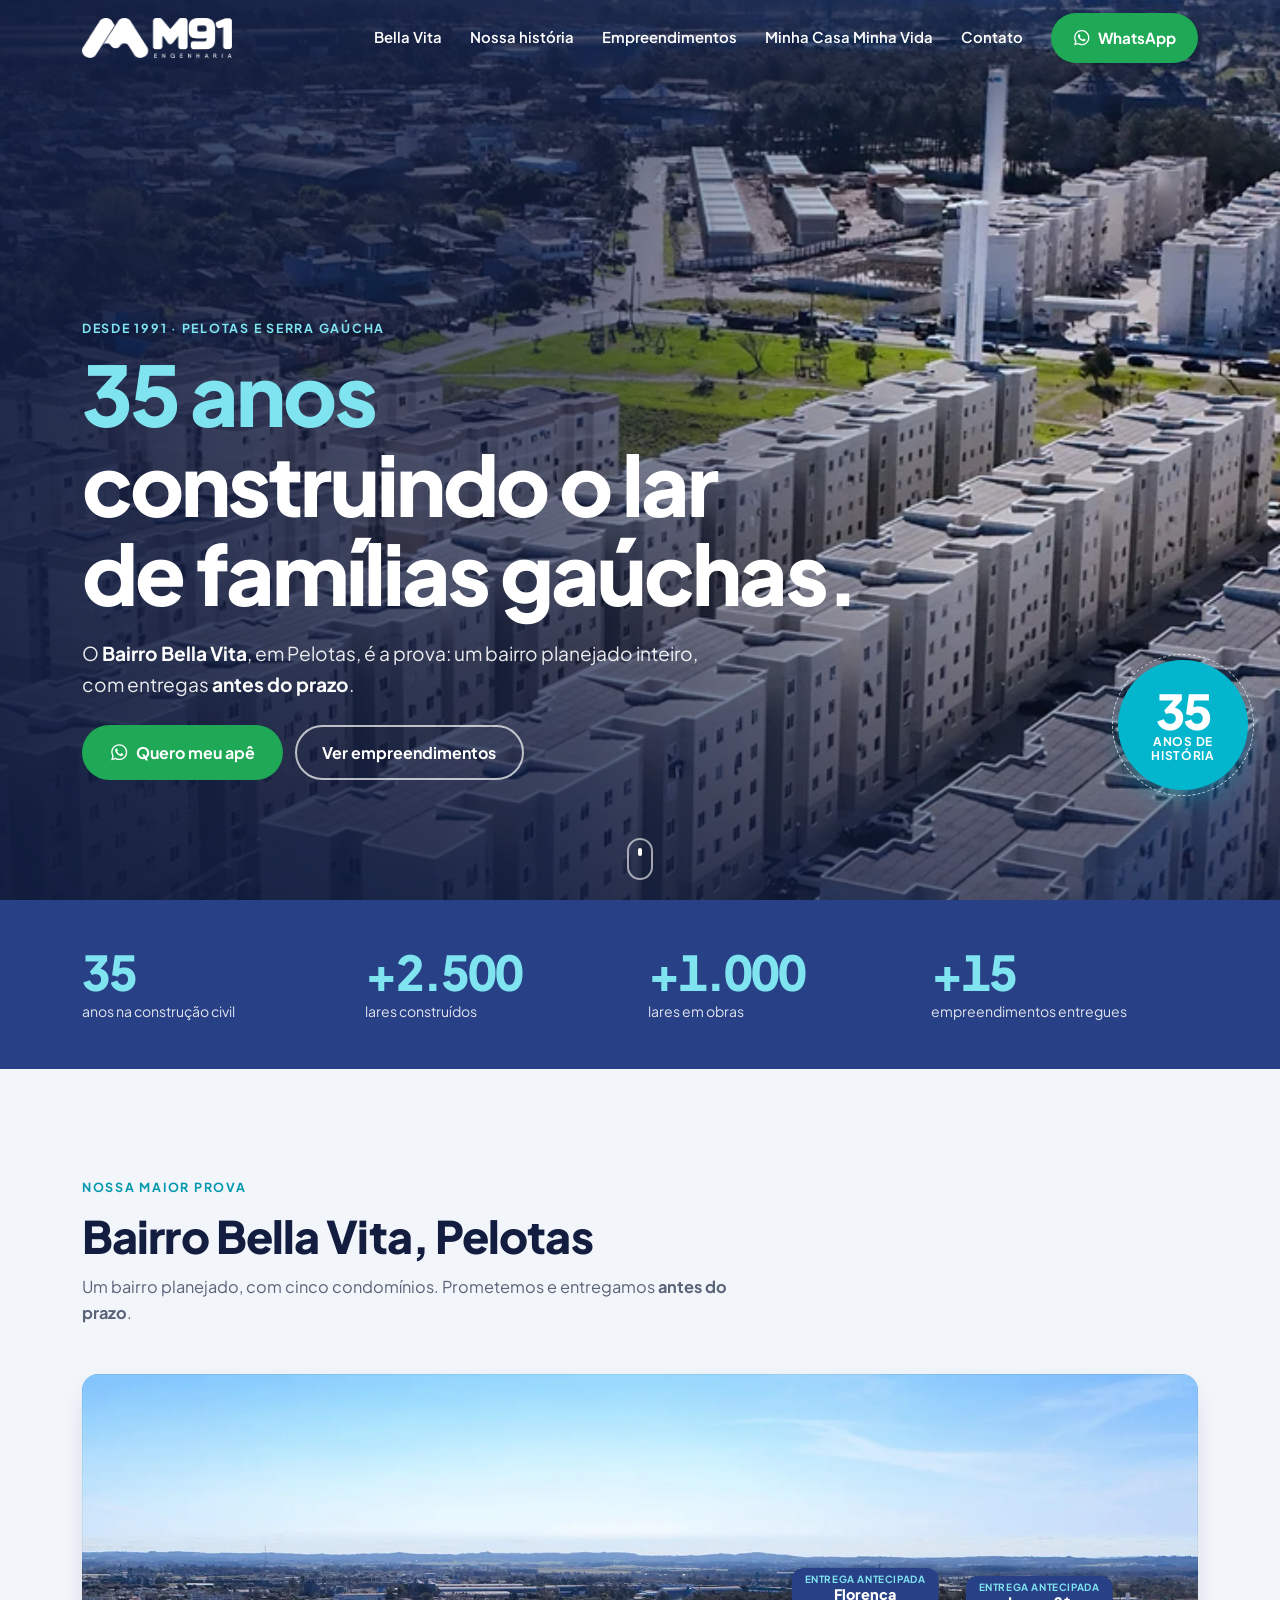
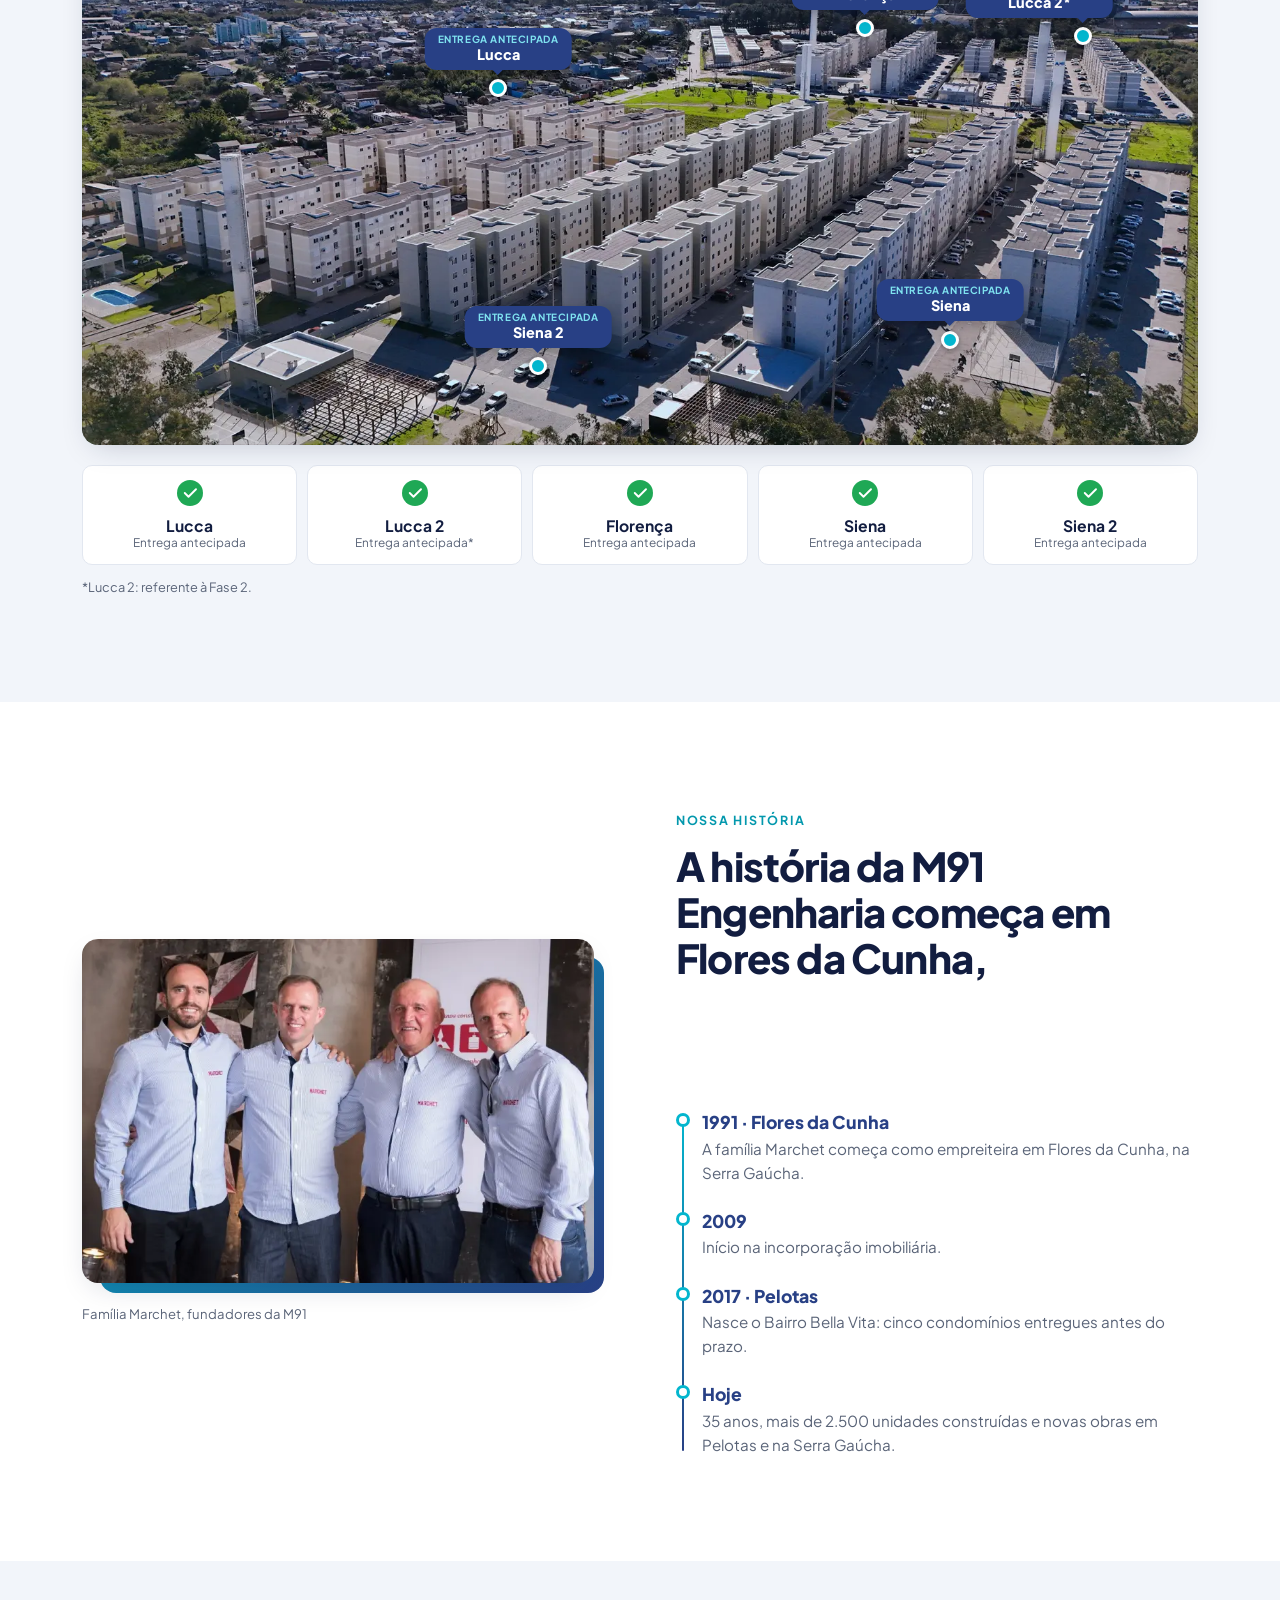
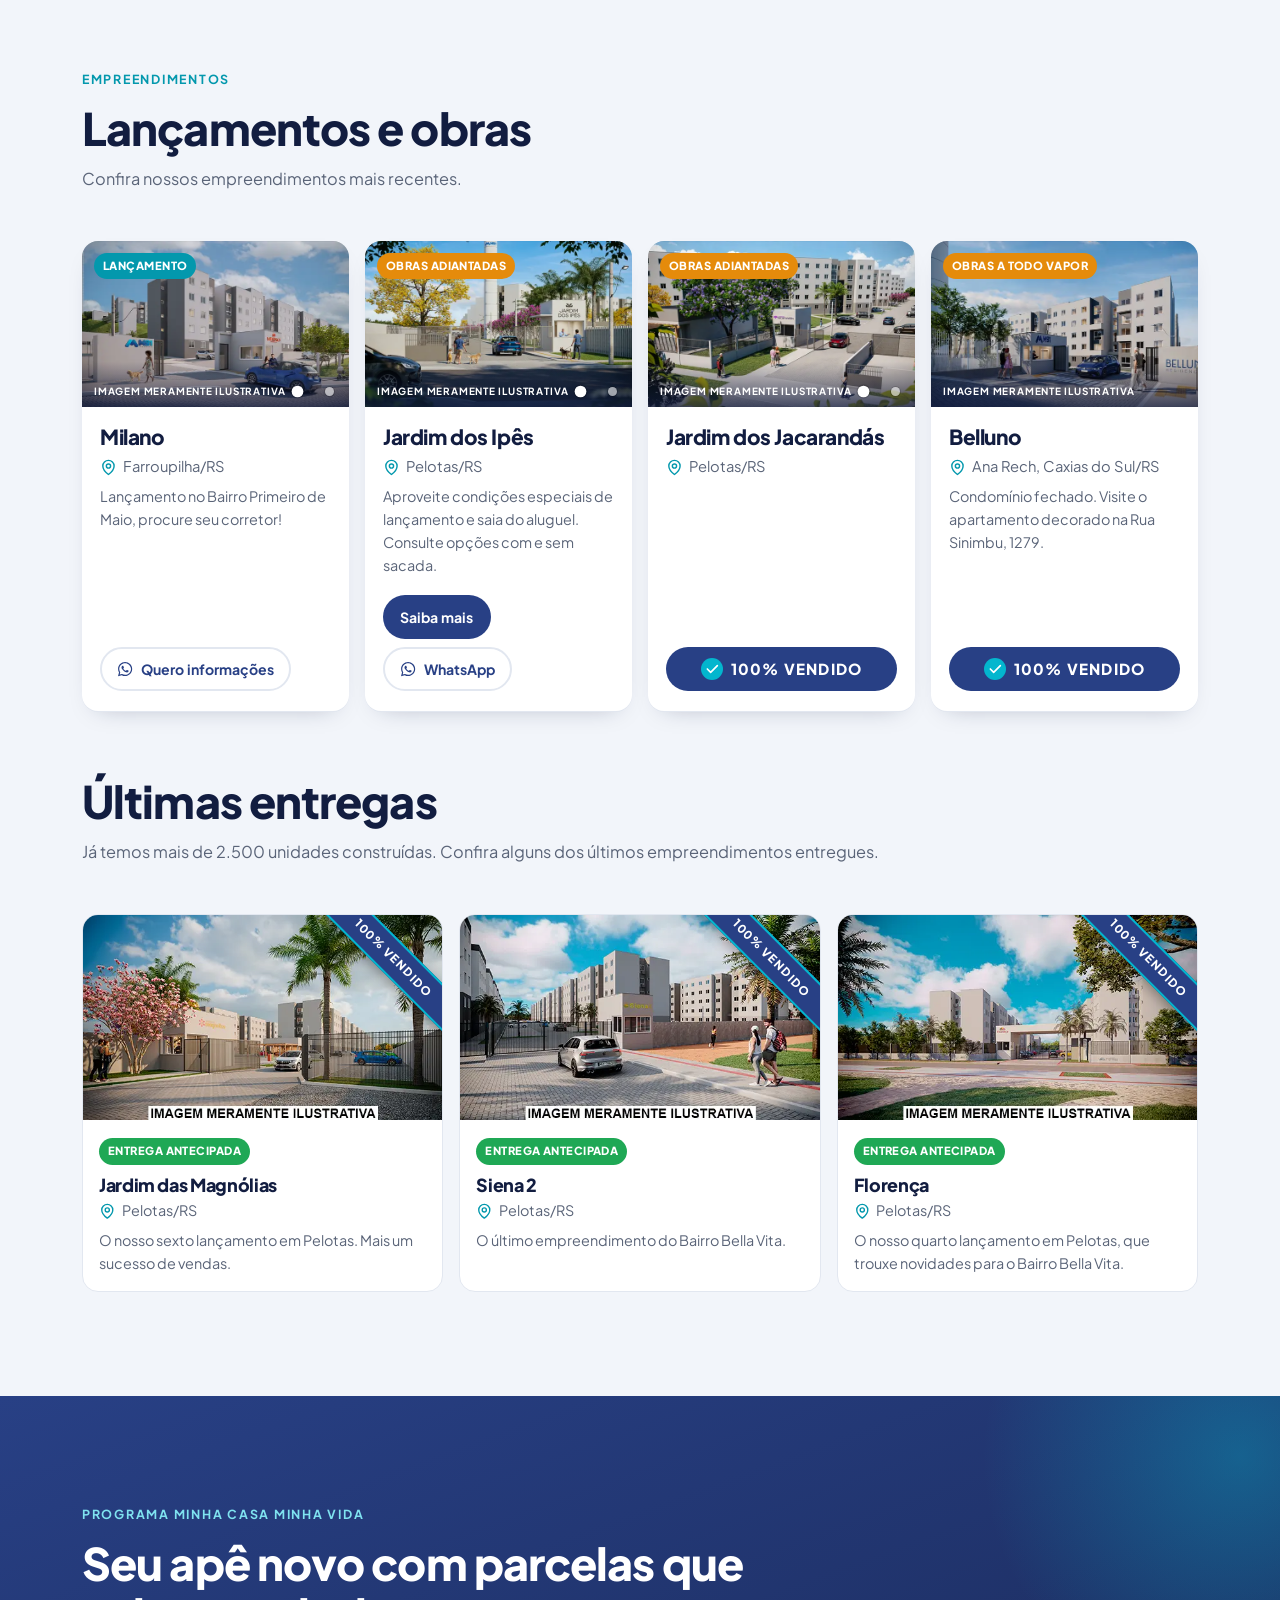
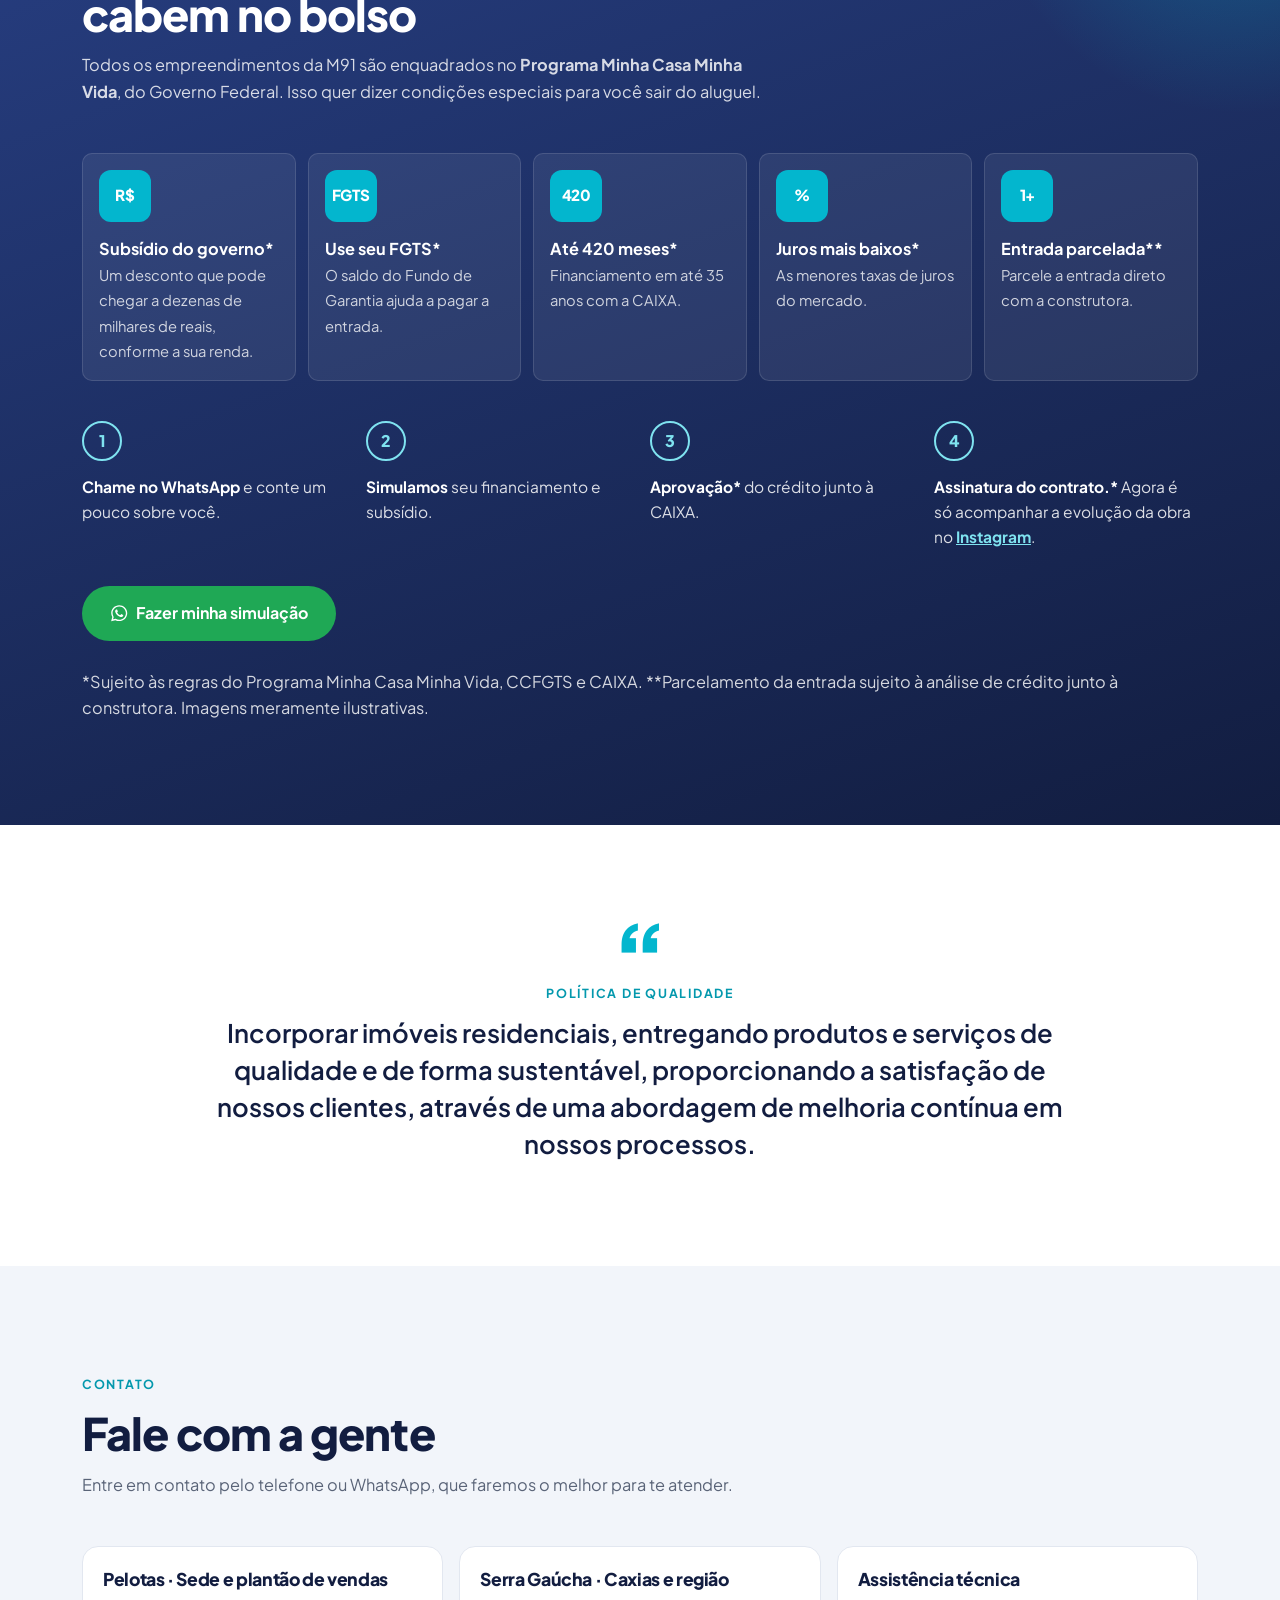
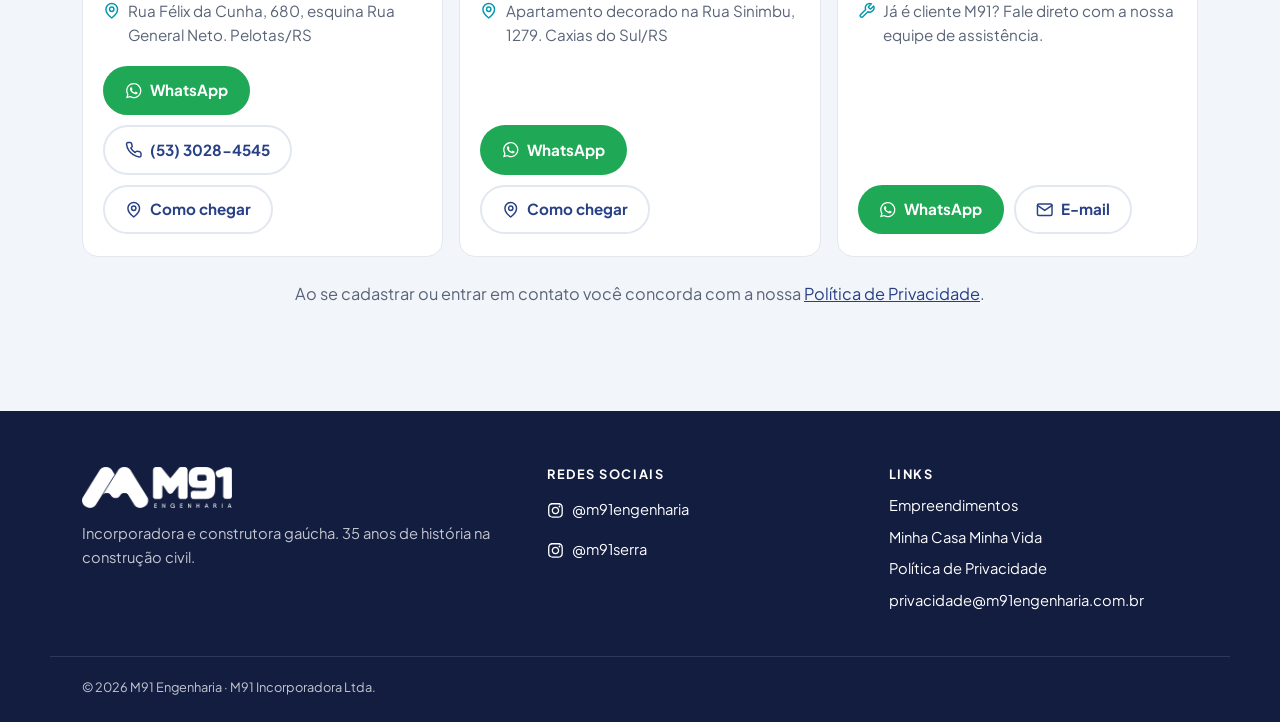
==== commit d357838d: "Adiciona versão de 2400 px da imagem do mapa do Bella Vita Telas de alta densidade no desktop passam" ====
--- a/index.html
+++ b/index.html
@@ -131,7 +131,7 @@
         </div>
 
         <figure class="map reveal" id="mapa-bella-vita">
-          <img src="img/bellavita-900.webp" srcset="img/bellavita-900.webp 900w, img/bellavita-1600.webp 1600w"
+          <img src="img/bellavita-900.webp" srcset="img/bellavita-900.webp 900w, img/bellavita-1600.webp 1600w, img/bellavita-2400.webp 2400w"
                sizes="(min-width: 1200px) 1140px, 100vw" alt="Vista aérea dos condomínios Lucca, Lucca 2, Florença, Siena e Siena 2 no Bairro Bella Vita"
                loading="lazy" decoding="async" width="900" height="541">
           <span class="pin" style="--x:37.3%;--y:46.8%;--i:0"><span class="pin-label"><small>Entrega antecipada</small>Lucca</span></span>
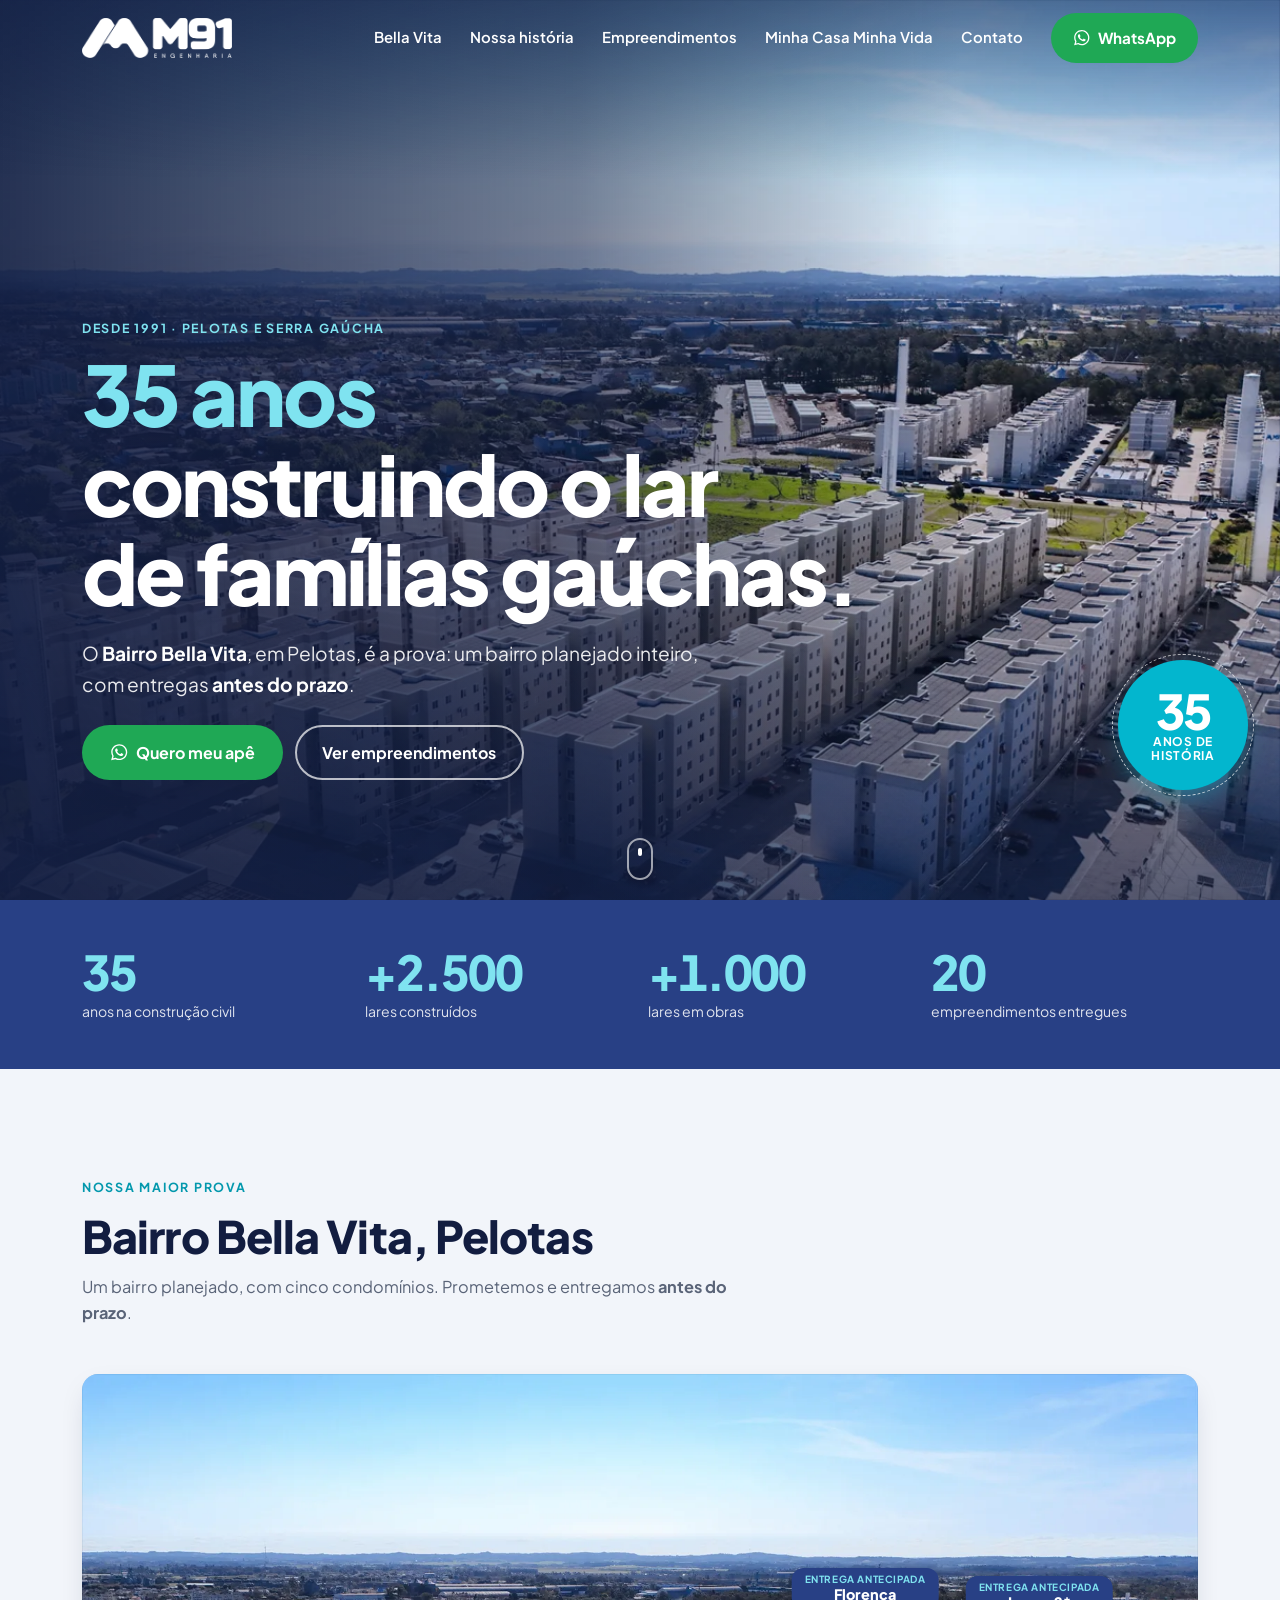
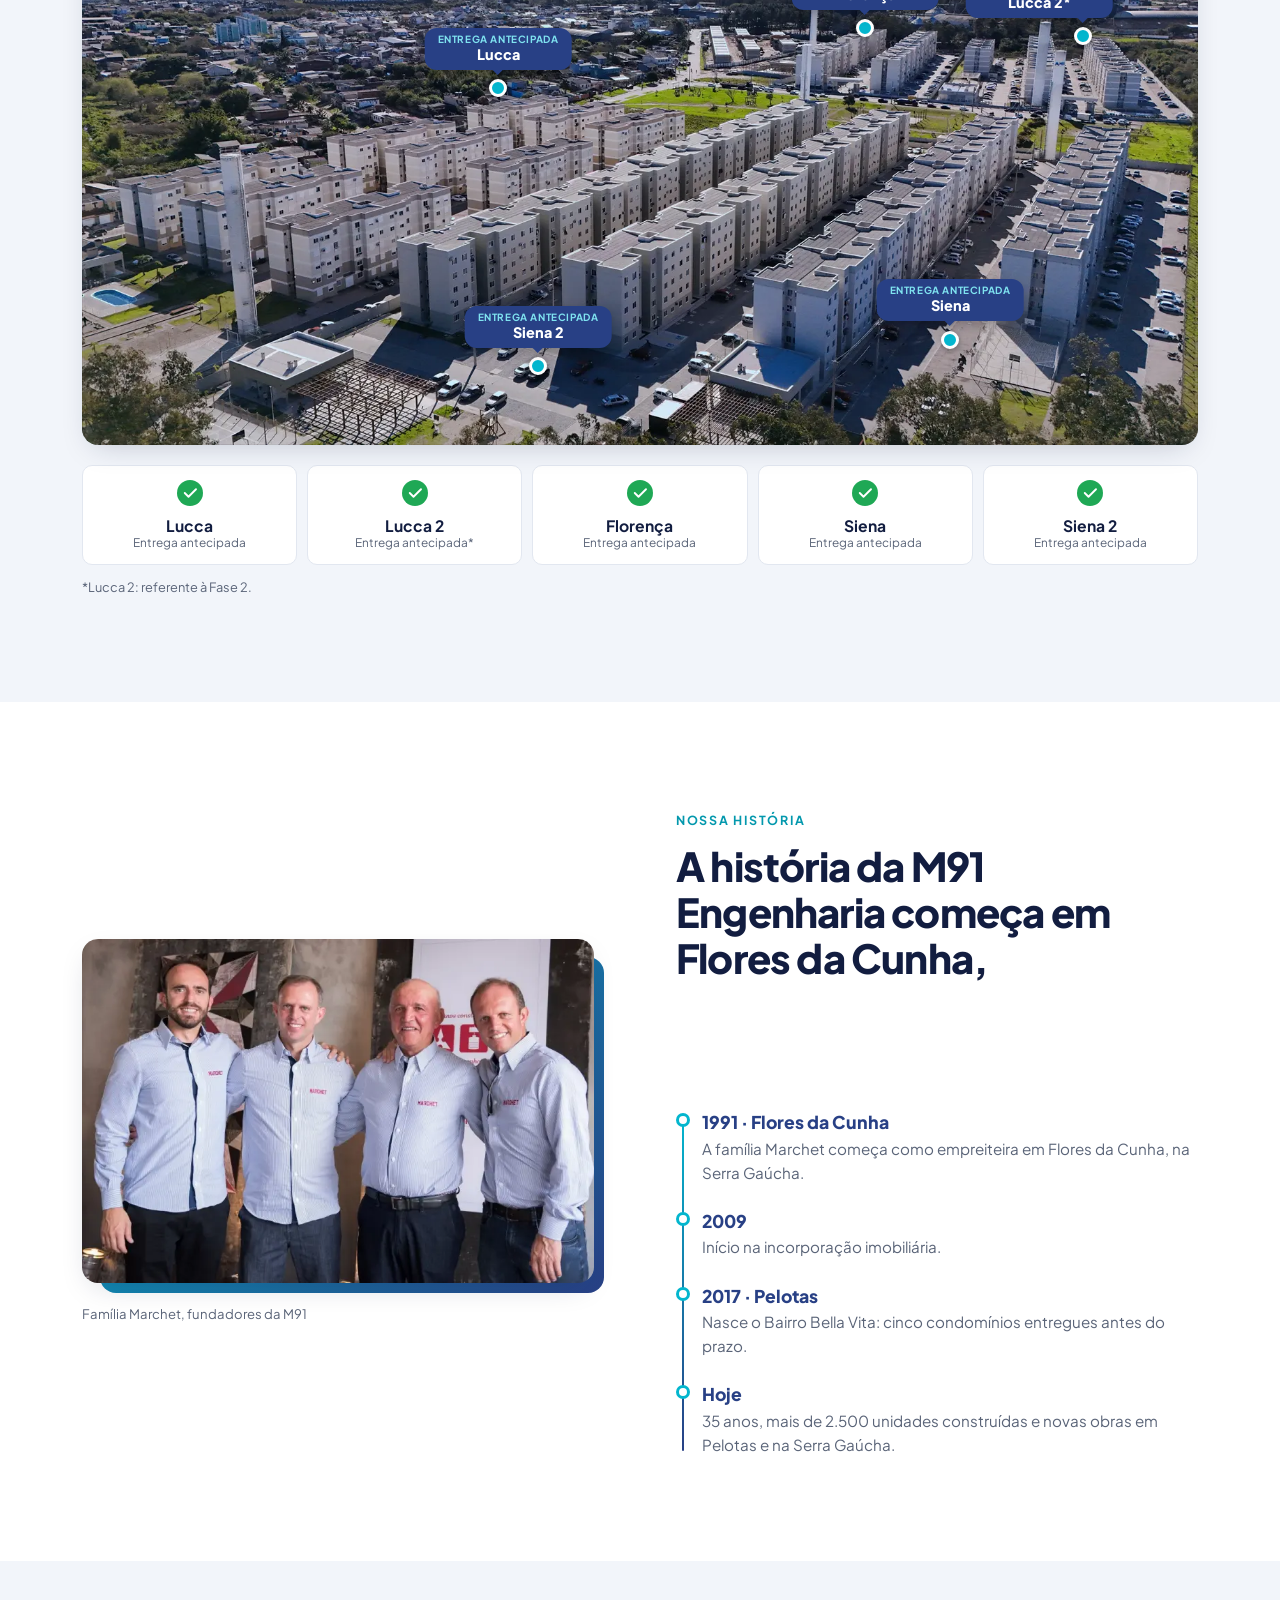
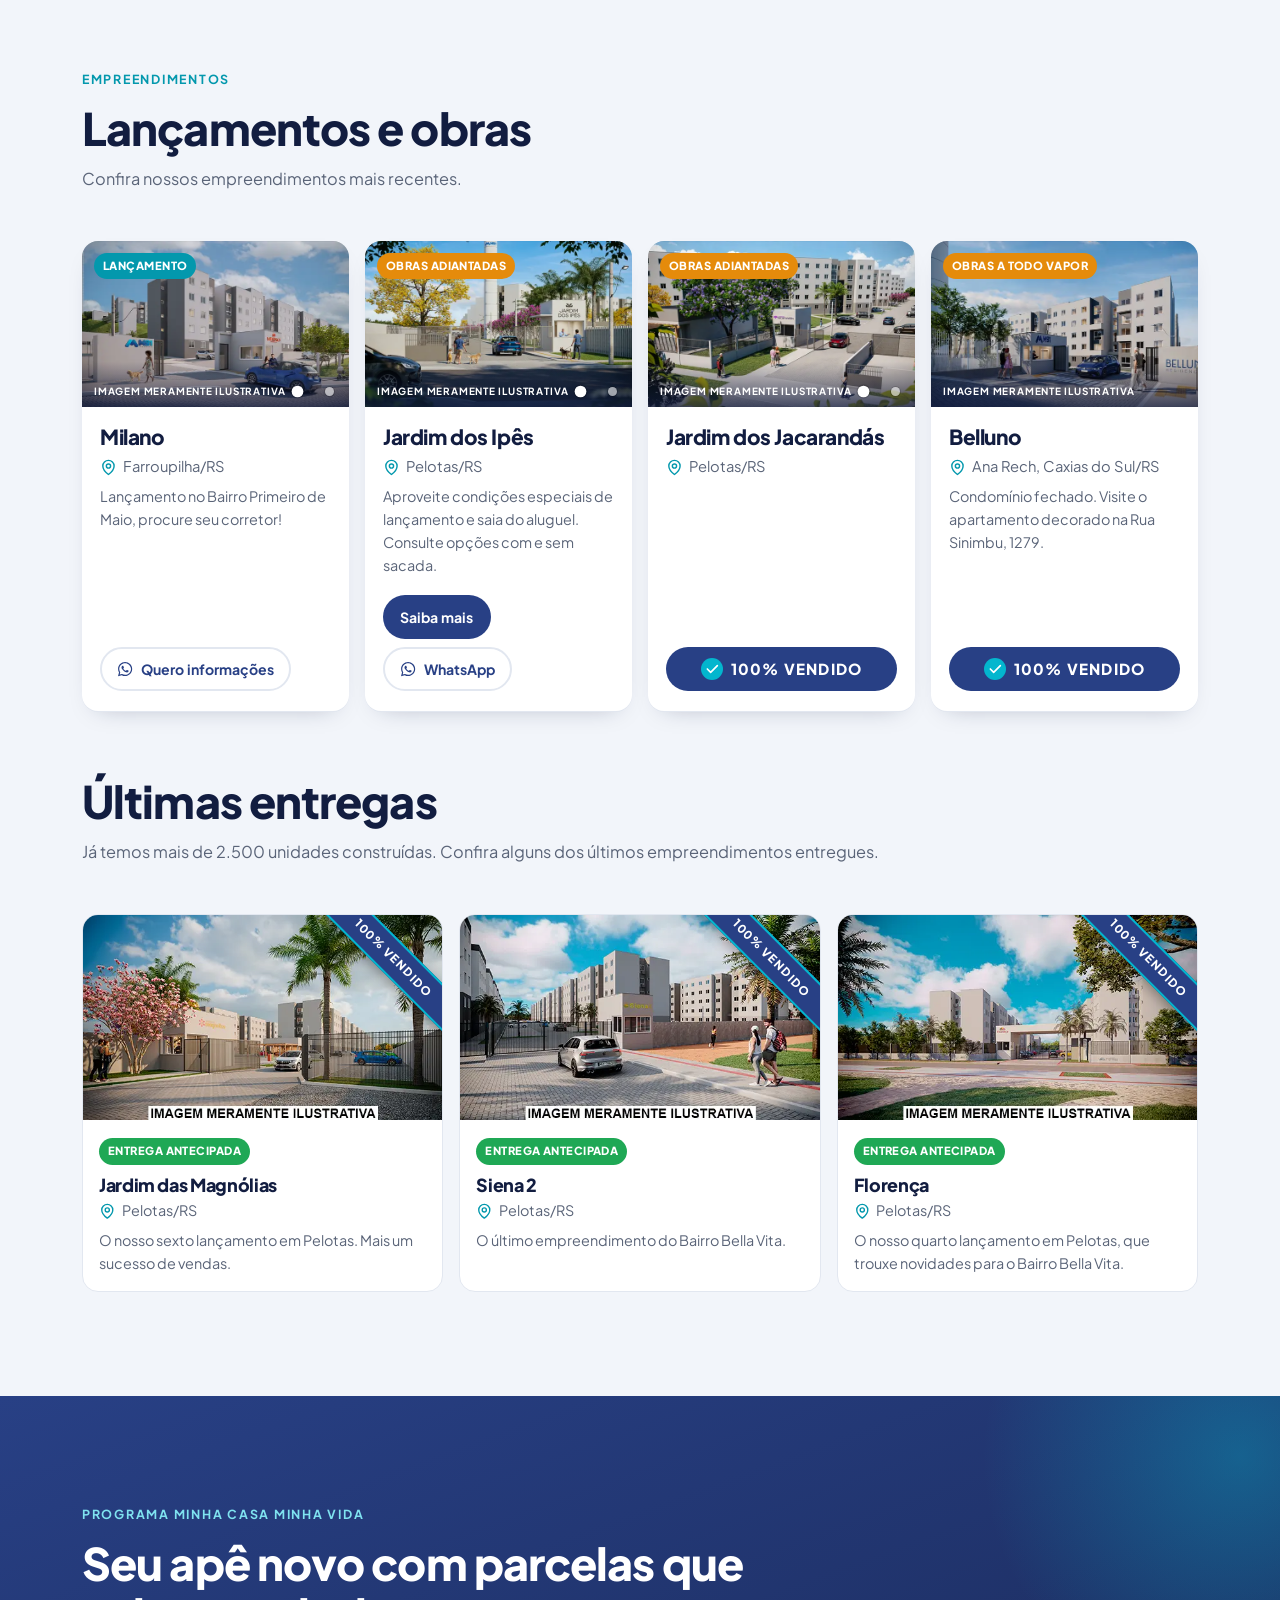
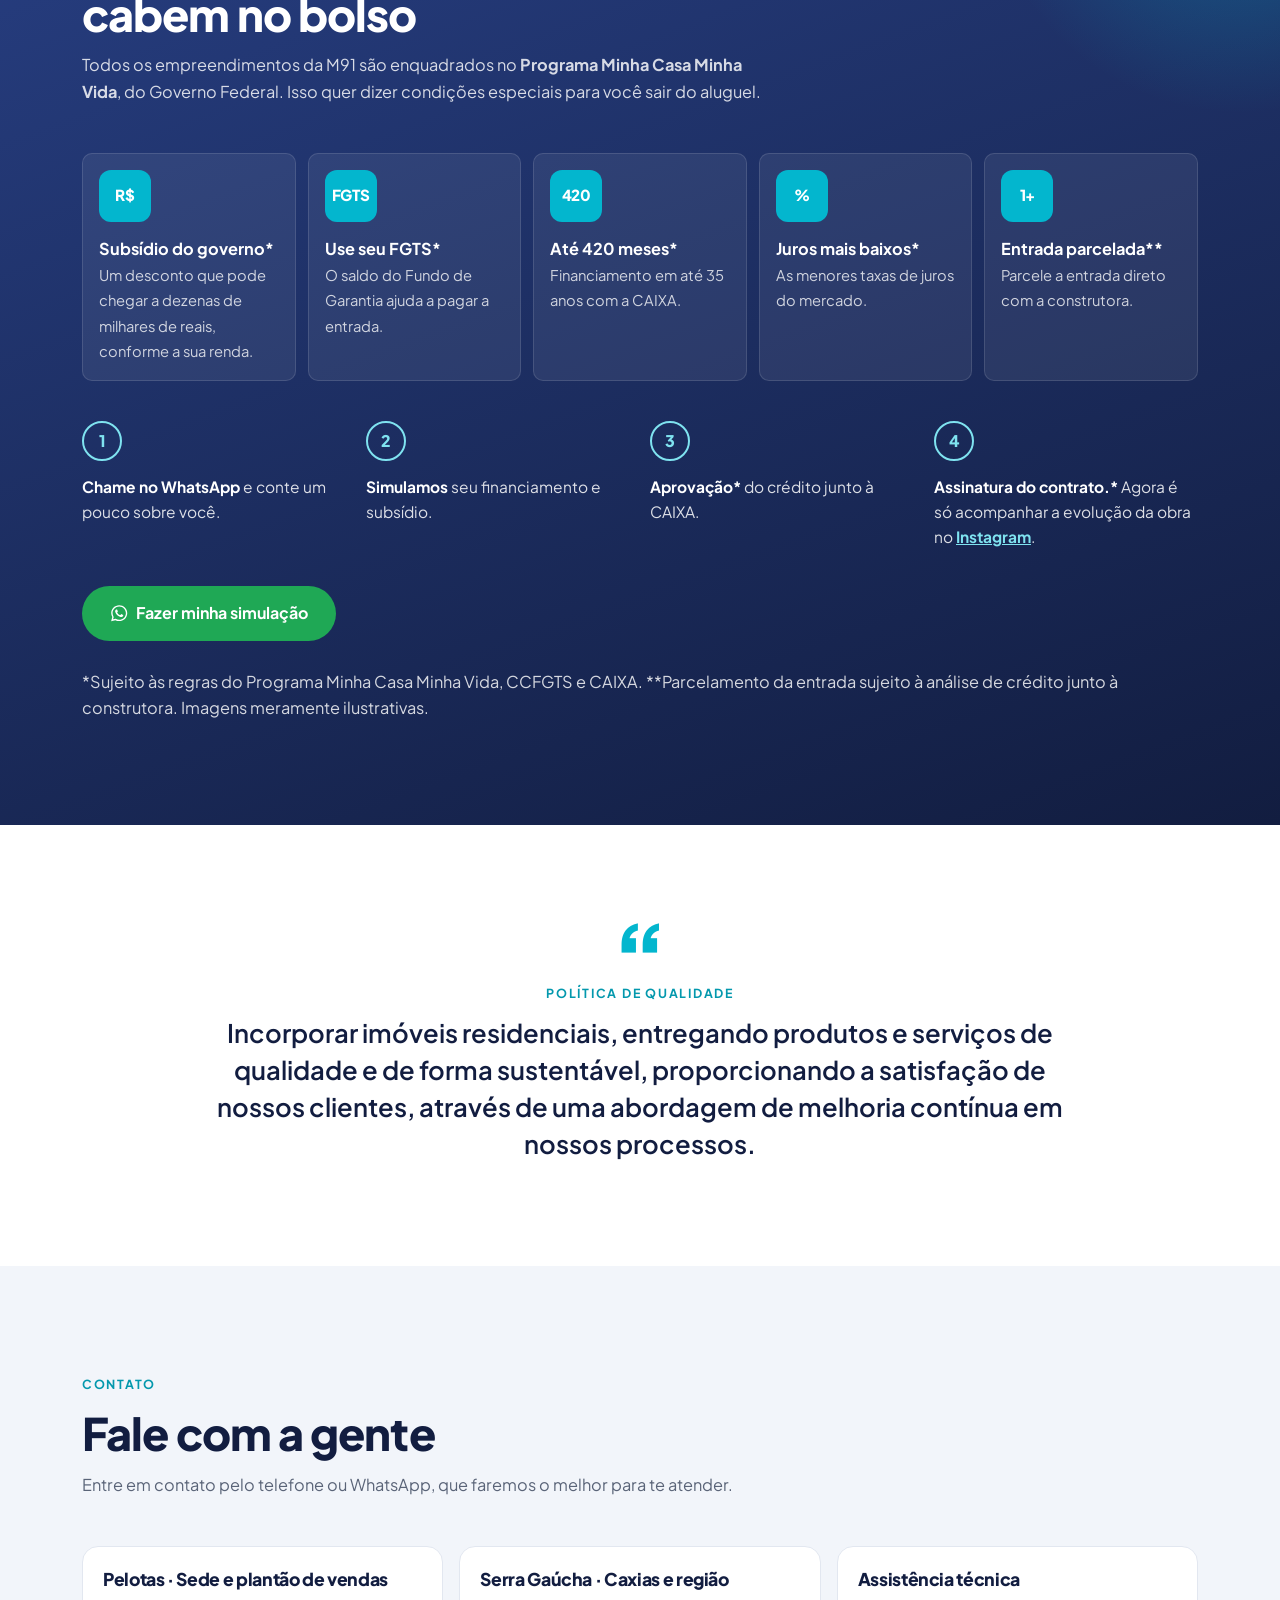
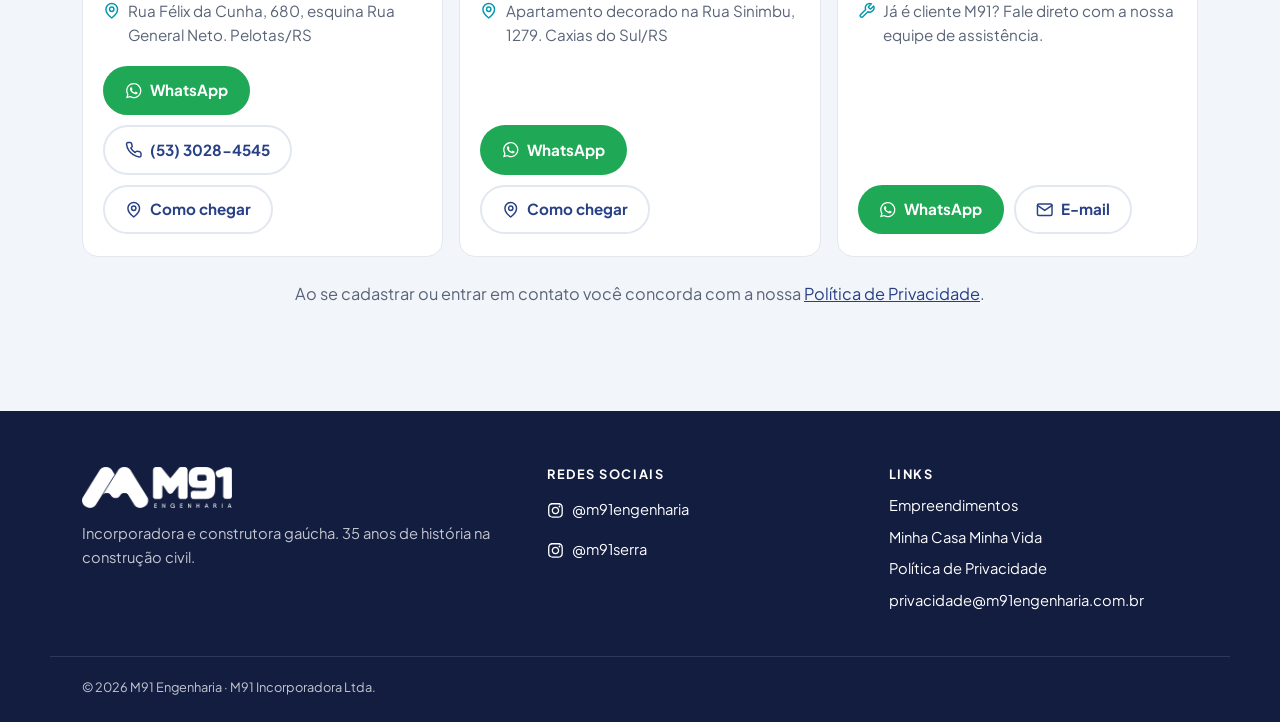
==== commit b2db8bac: "Atualiza para 20 empreendimentos entregues Número nos destaques (sem o "+") e no texto da história. " ====
--- a/index.html
+++ b/index.html
@@ -115,7 +115,7 @@
           <span>lares em obras</span>
         </div>
         <div class="stat reveal" style="--d:3">
-          <strong>+<span data-count="15">15</span></strong>
+          <strong><span data-count="20">20</span></strong>
           <span>empreendimentos entregues</span>
         </div>
       </div>
@@ -164,7 +164,7 @@
         <div class="history-text">
           <p class="eyebrow reveal">Nossa história</p>
           <h2 class="reveal">A história da M91 Engenharia começa em Flores da Cunha,</h2>
-          <p class="lead reveal">na serra gaúcha, onde a família Marchet atuou como empreiteira a partir de 1991. Iniciando na incorporação imobiliária em 2009, já entregou mais de 15 empreendimentos.</p>
+          <p class="lead reveal">na serra gaúcha, onde a família Marchet atuou como empreiteira a partir de 1991. Iniciando na incorporação imobiliária em 2009, já entregou 20 empreendimentos.</p>
 
           <ol class="timeline">
             <li class="reveal" style="--d:0">
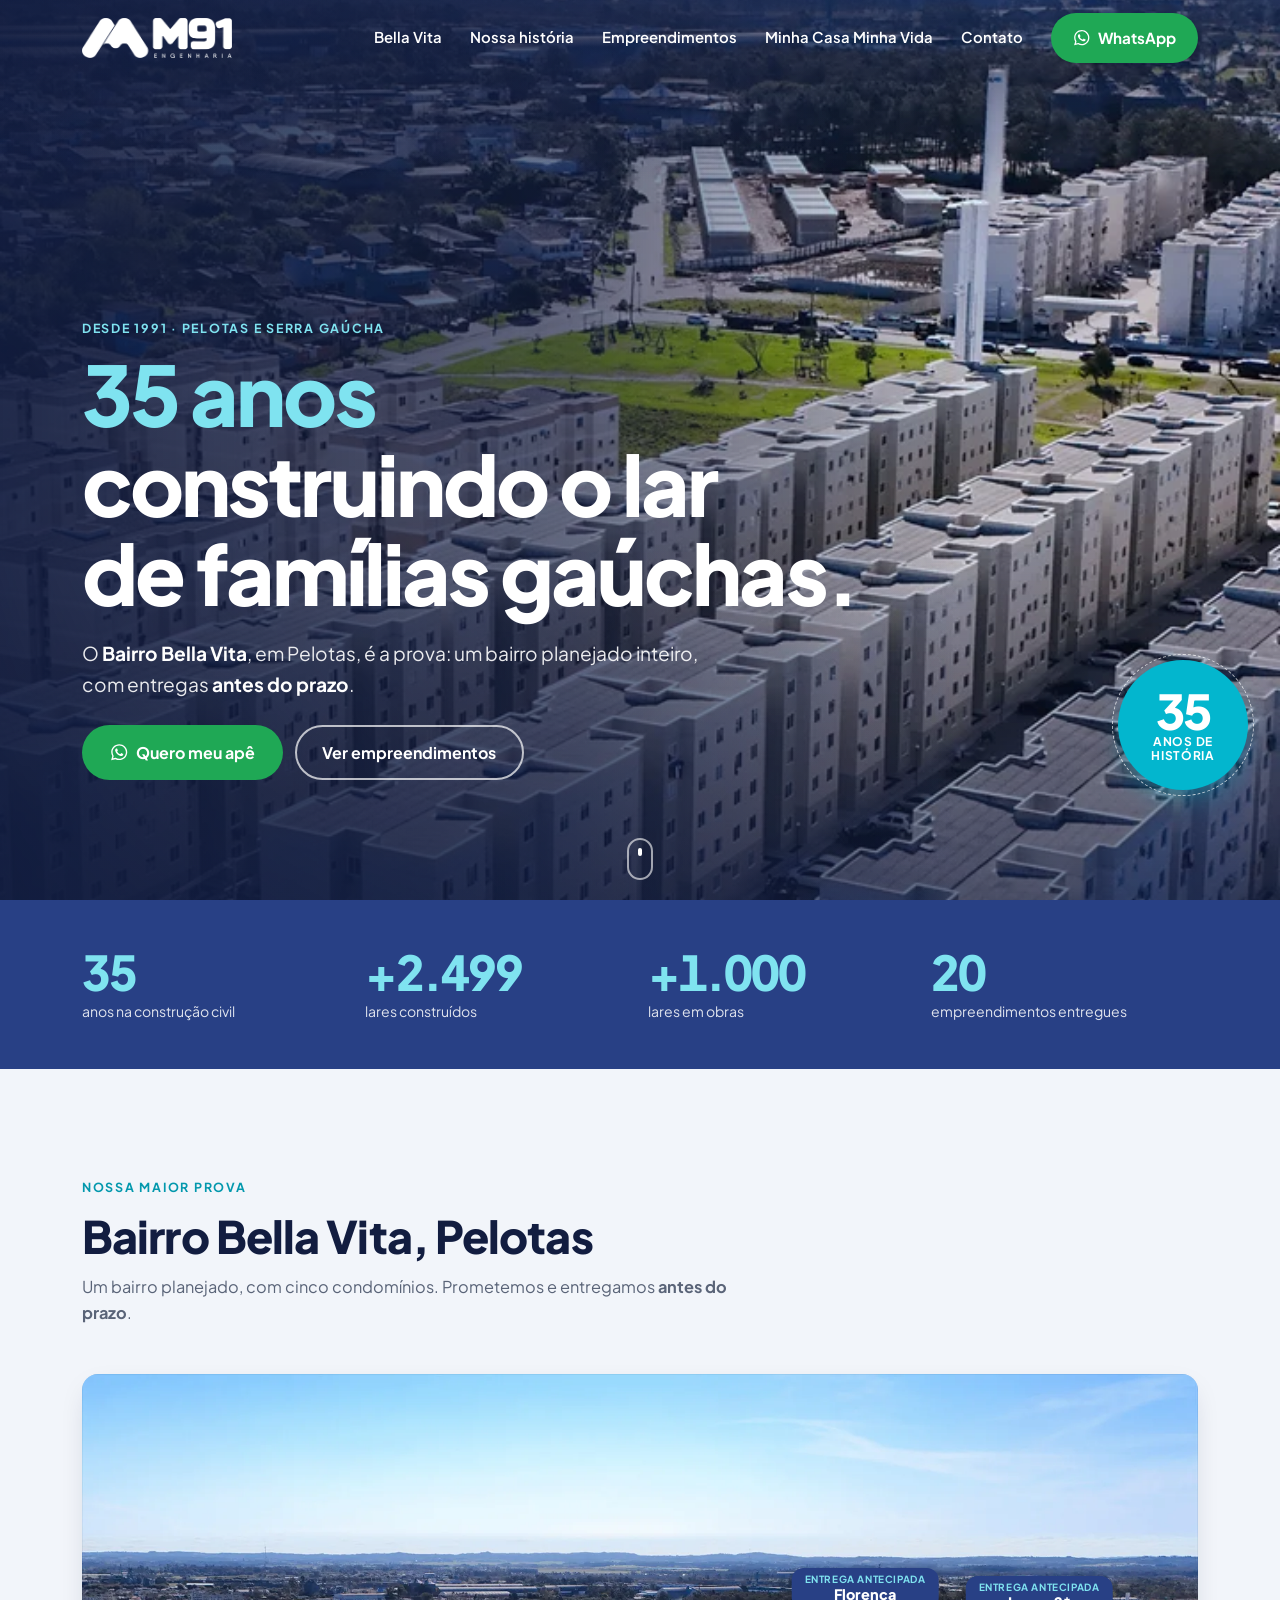
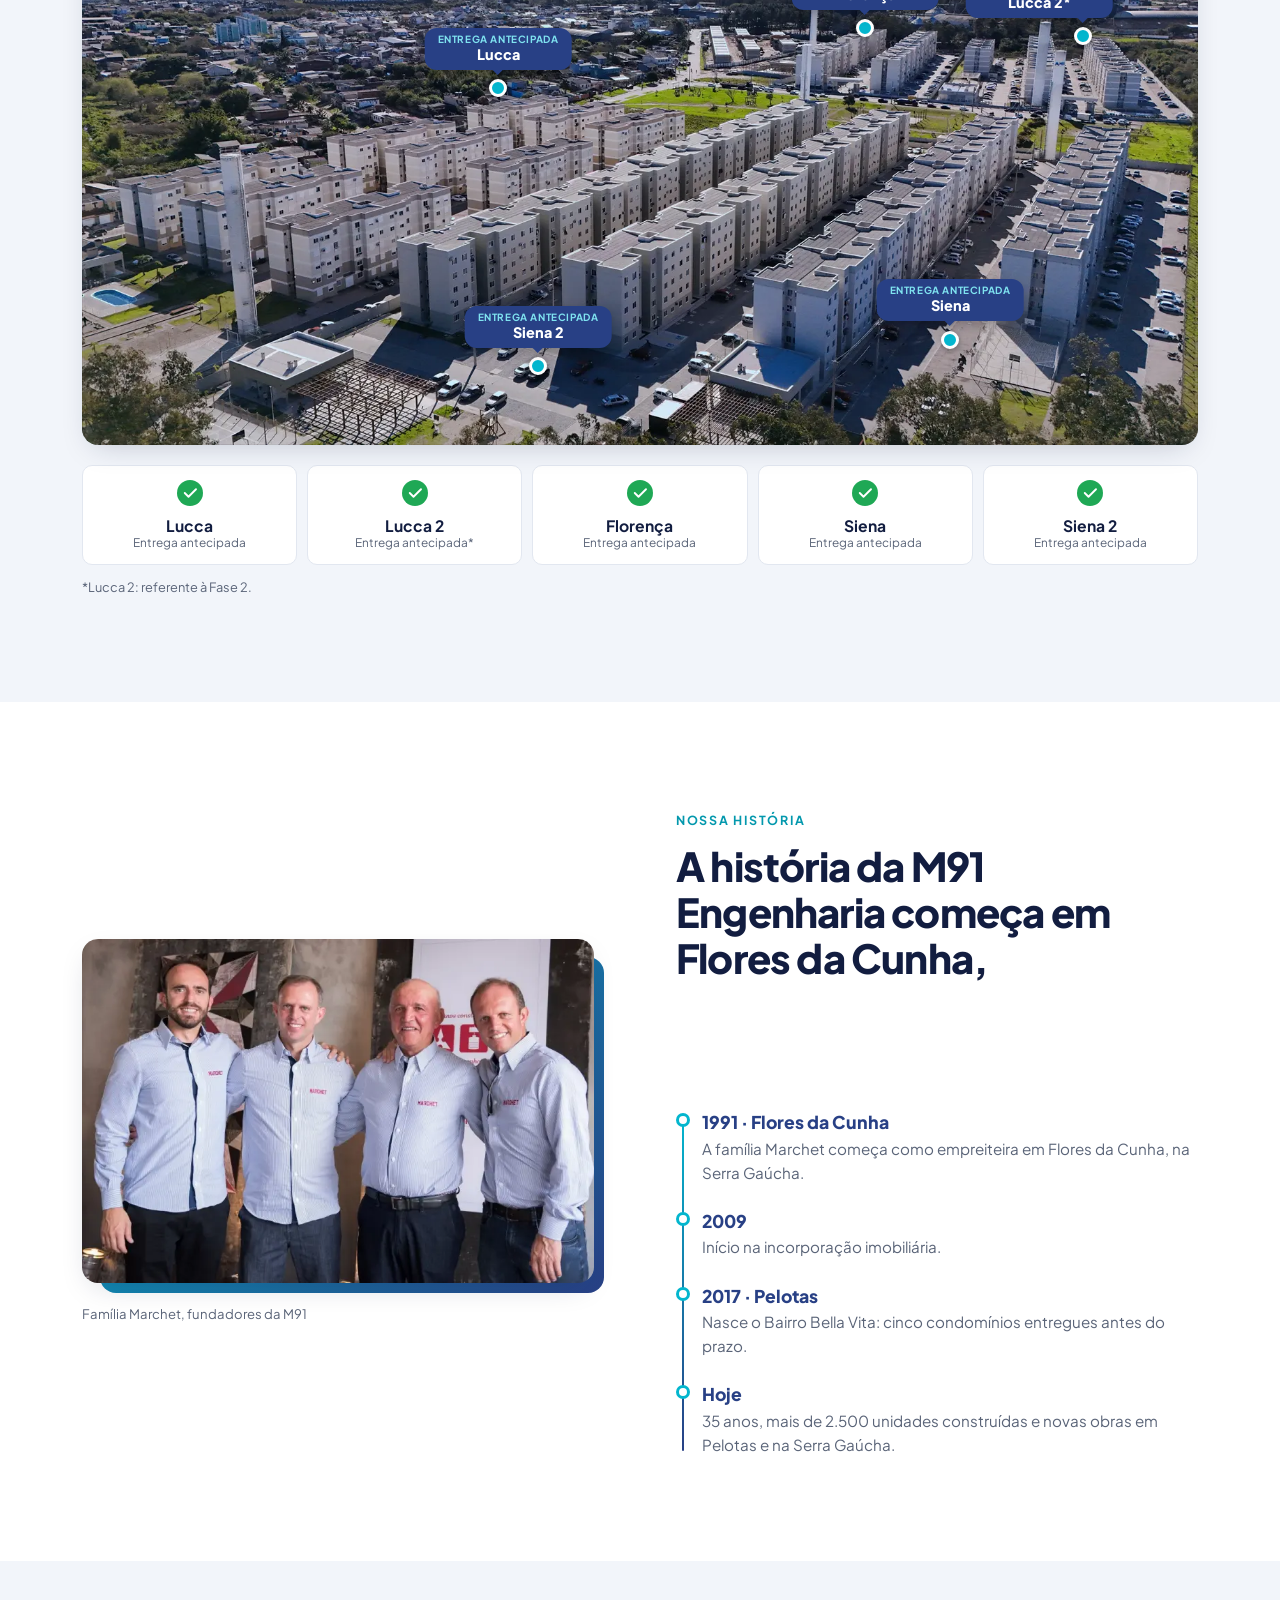
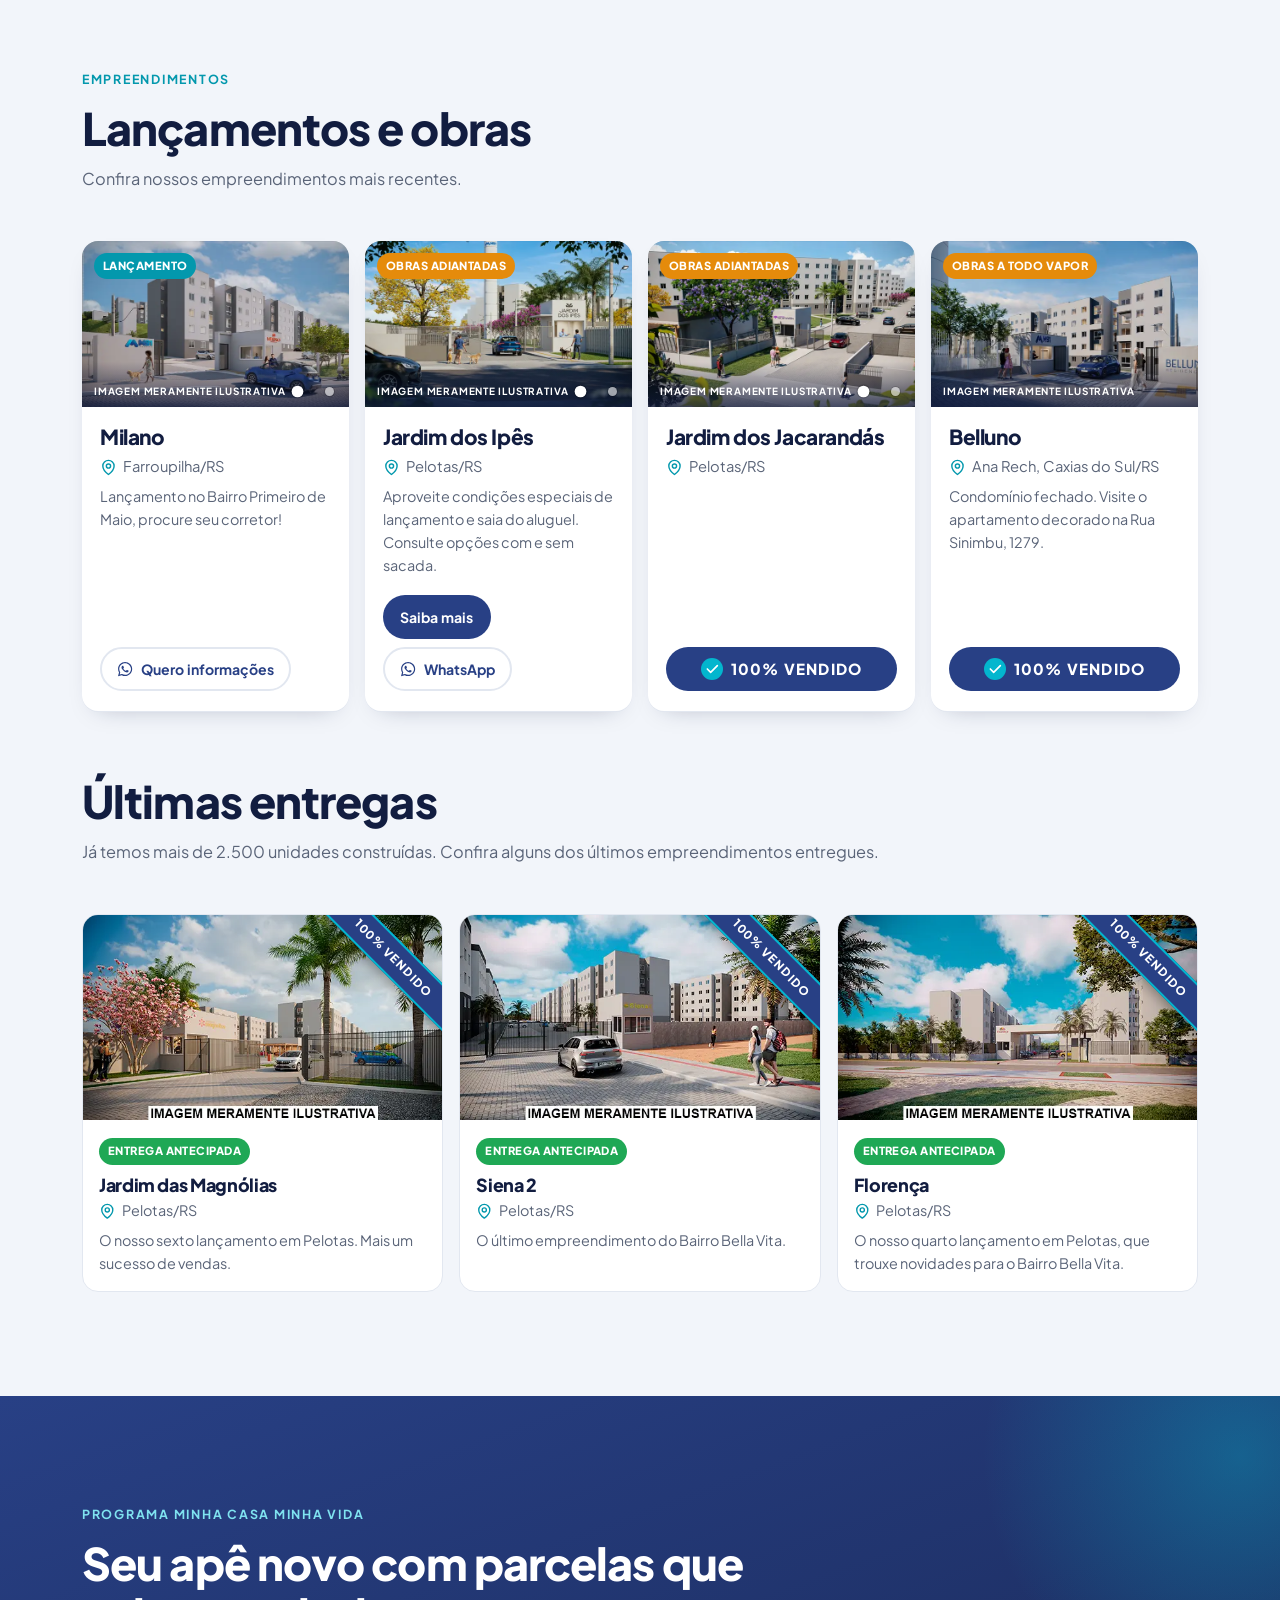
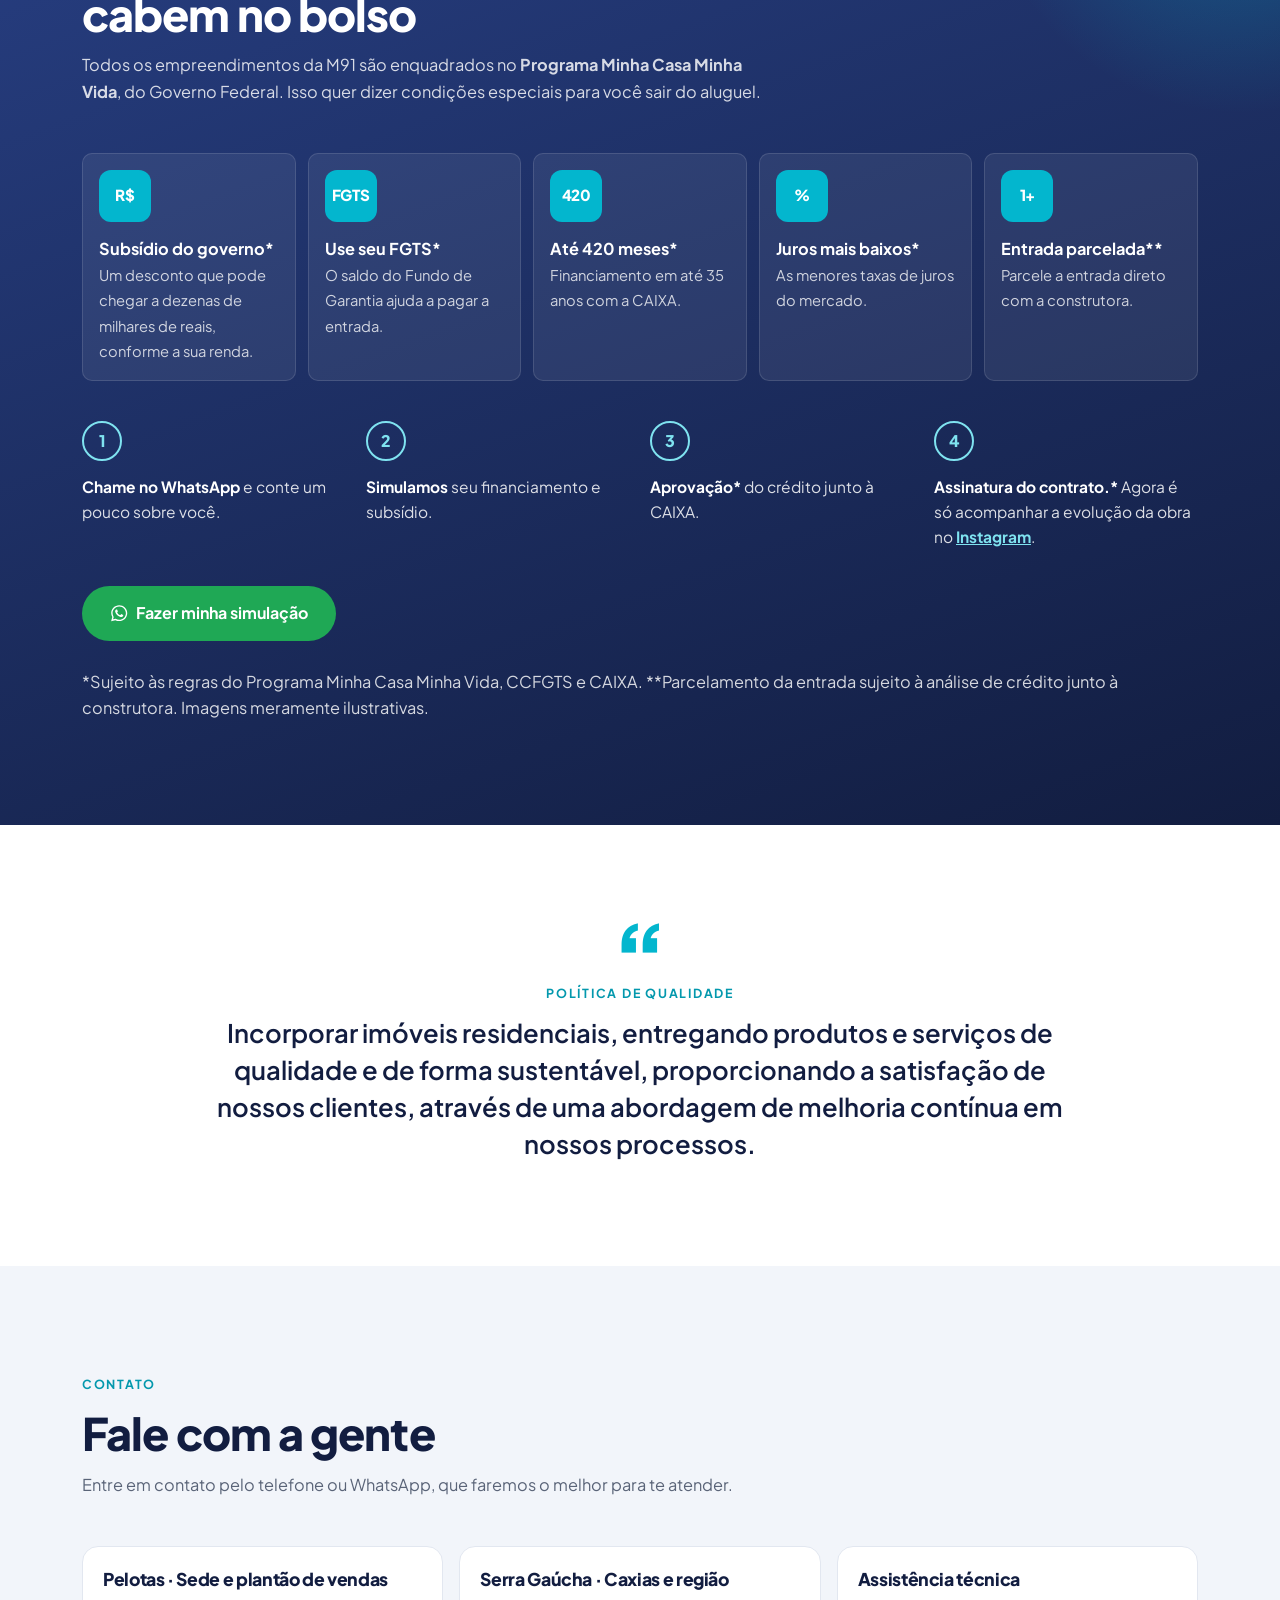
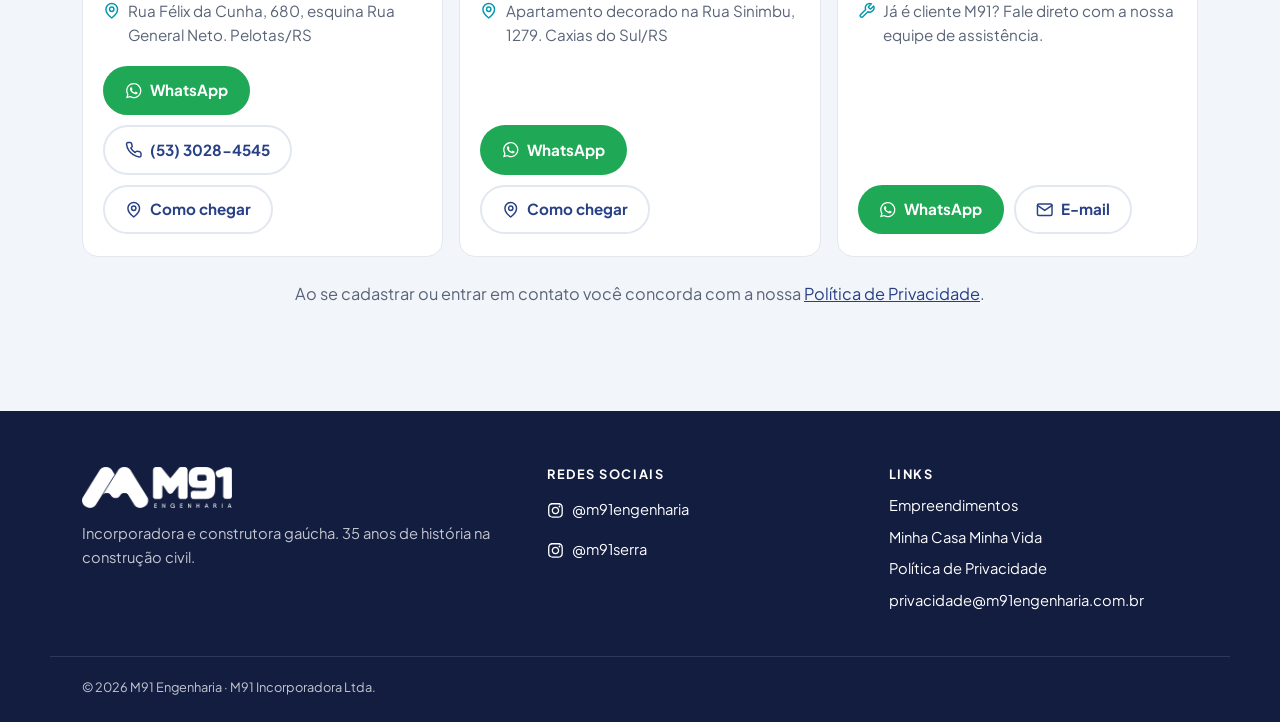
==== commit 1abcdfe3: "Update index.html" ====
--- a/index.html
+++ b/index.html
@@ -12,7 +12,7 @@
   <meta property="og:site_name" content="M91 Engenharia">
   <meta property="og:title" content="M91 Engenharia - Juntos construímos melhor">
   <meta property="og:description" content="Bairro Bella Vita, em Pelotas: entregue antes do prazo. Apartamentos no Minha Casa Minha Vida com subsídio e FGTS.">
-  <meta property="og:image" content="https://m91engenharia.com.br/img/og-1200.jpg">
+  <meta property="og:image" content="https://www.m91.eng.br/img/og-1200.jpg">
   <meta property="og:image:width" content="1200">
   <meta property="og:image:height" content="630">
 
